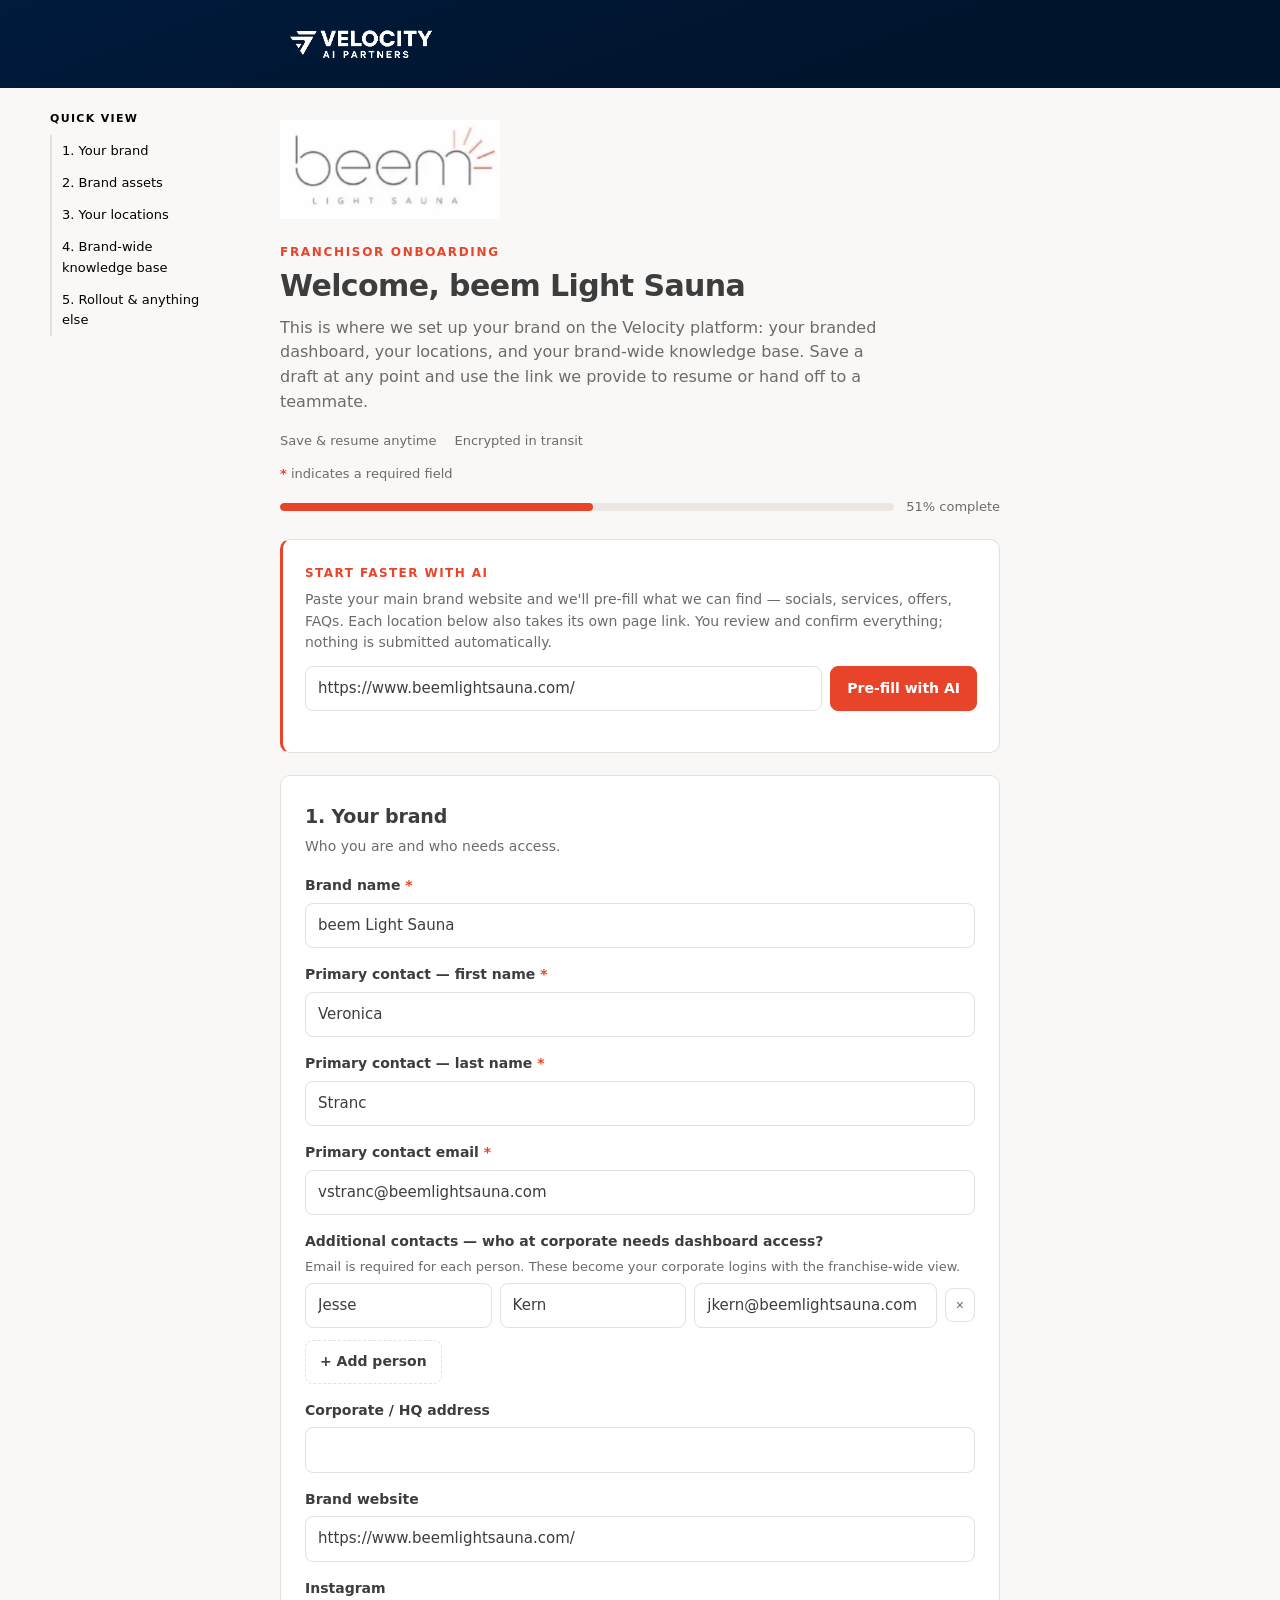
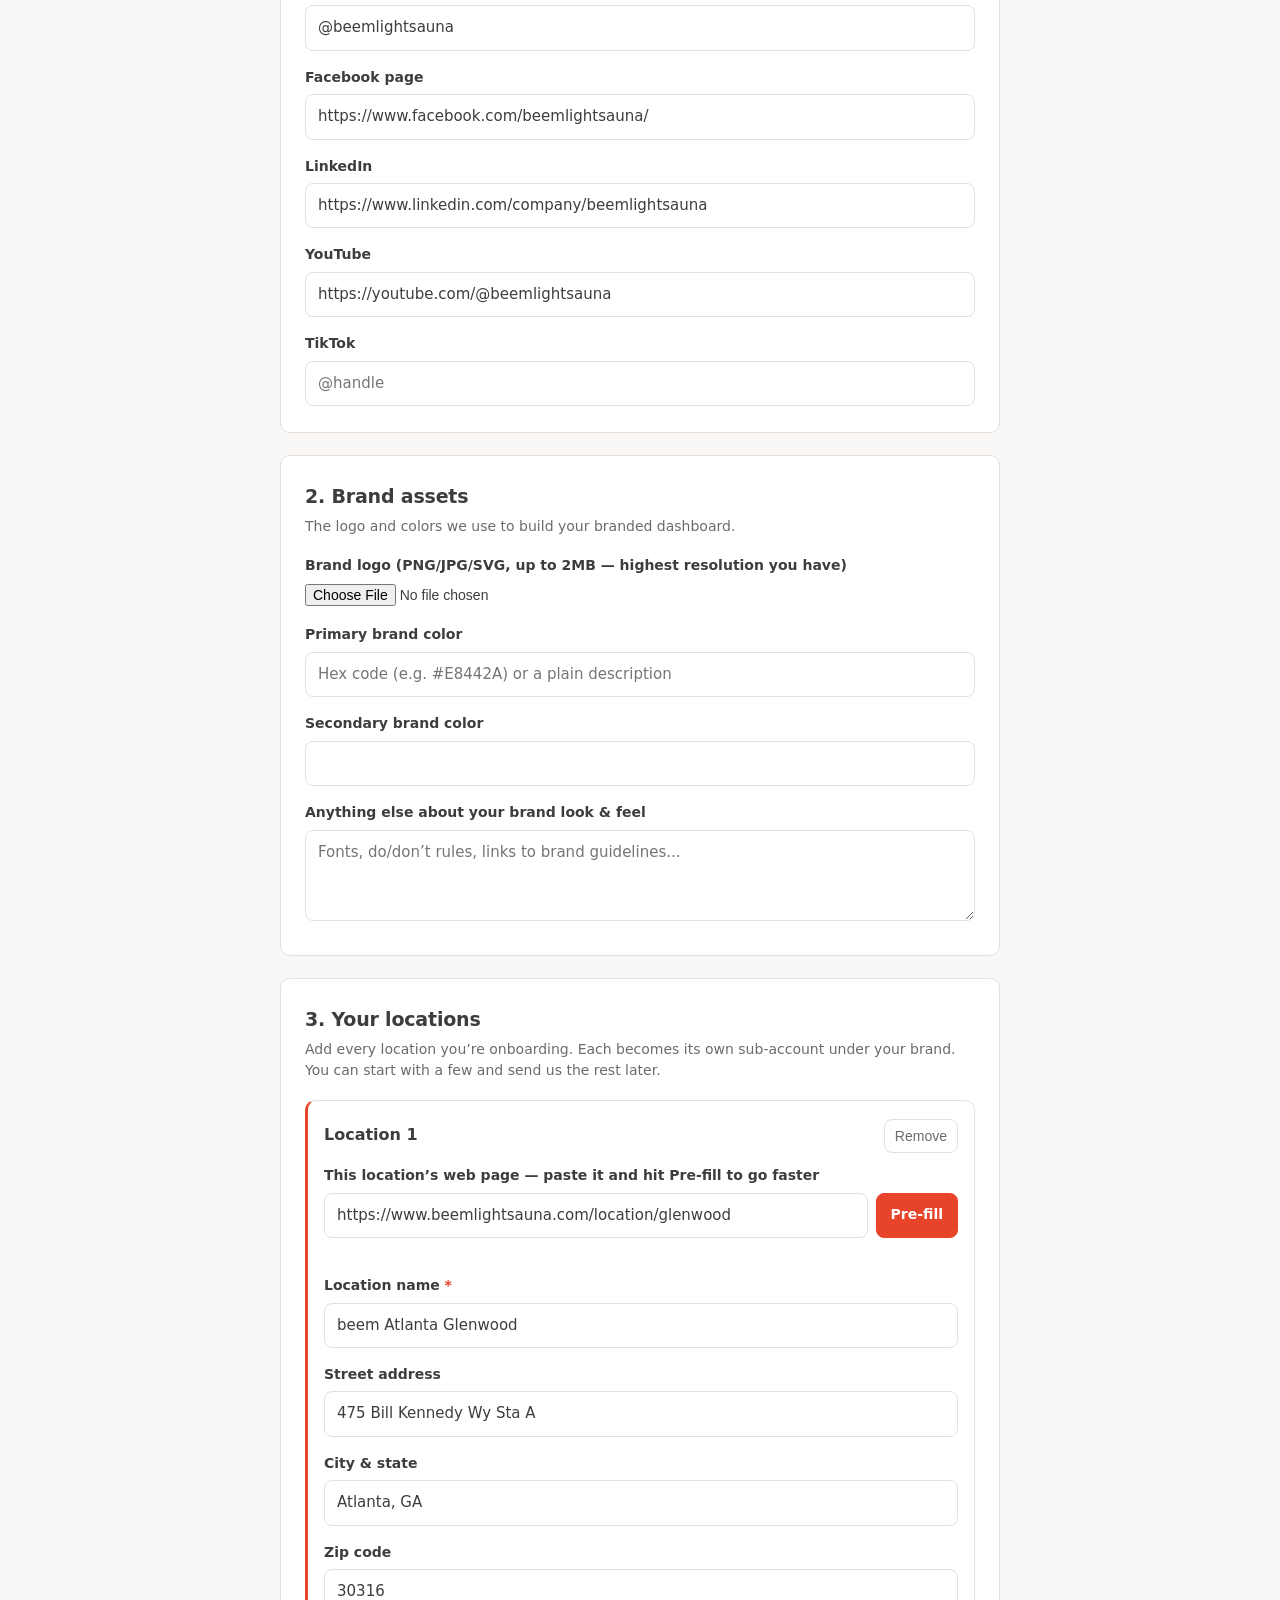
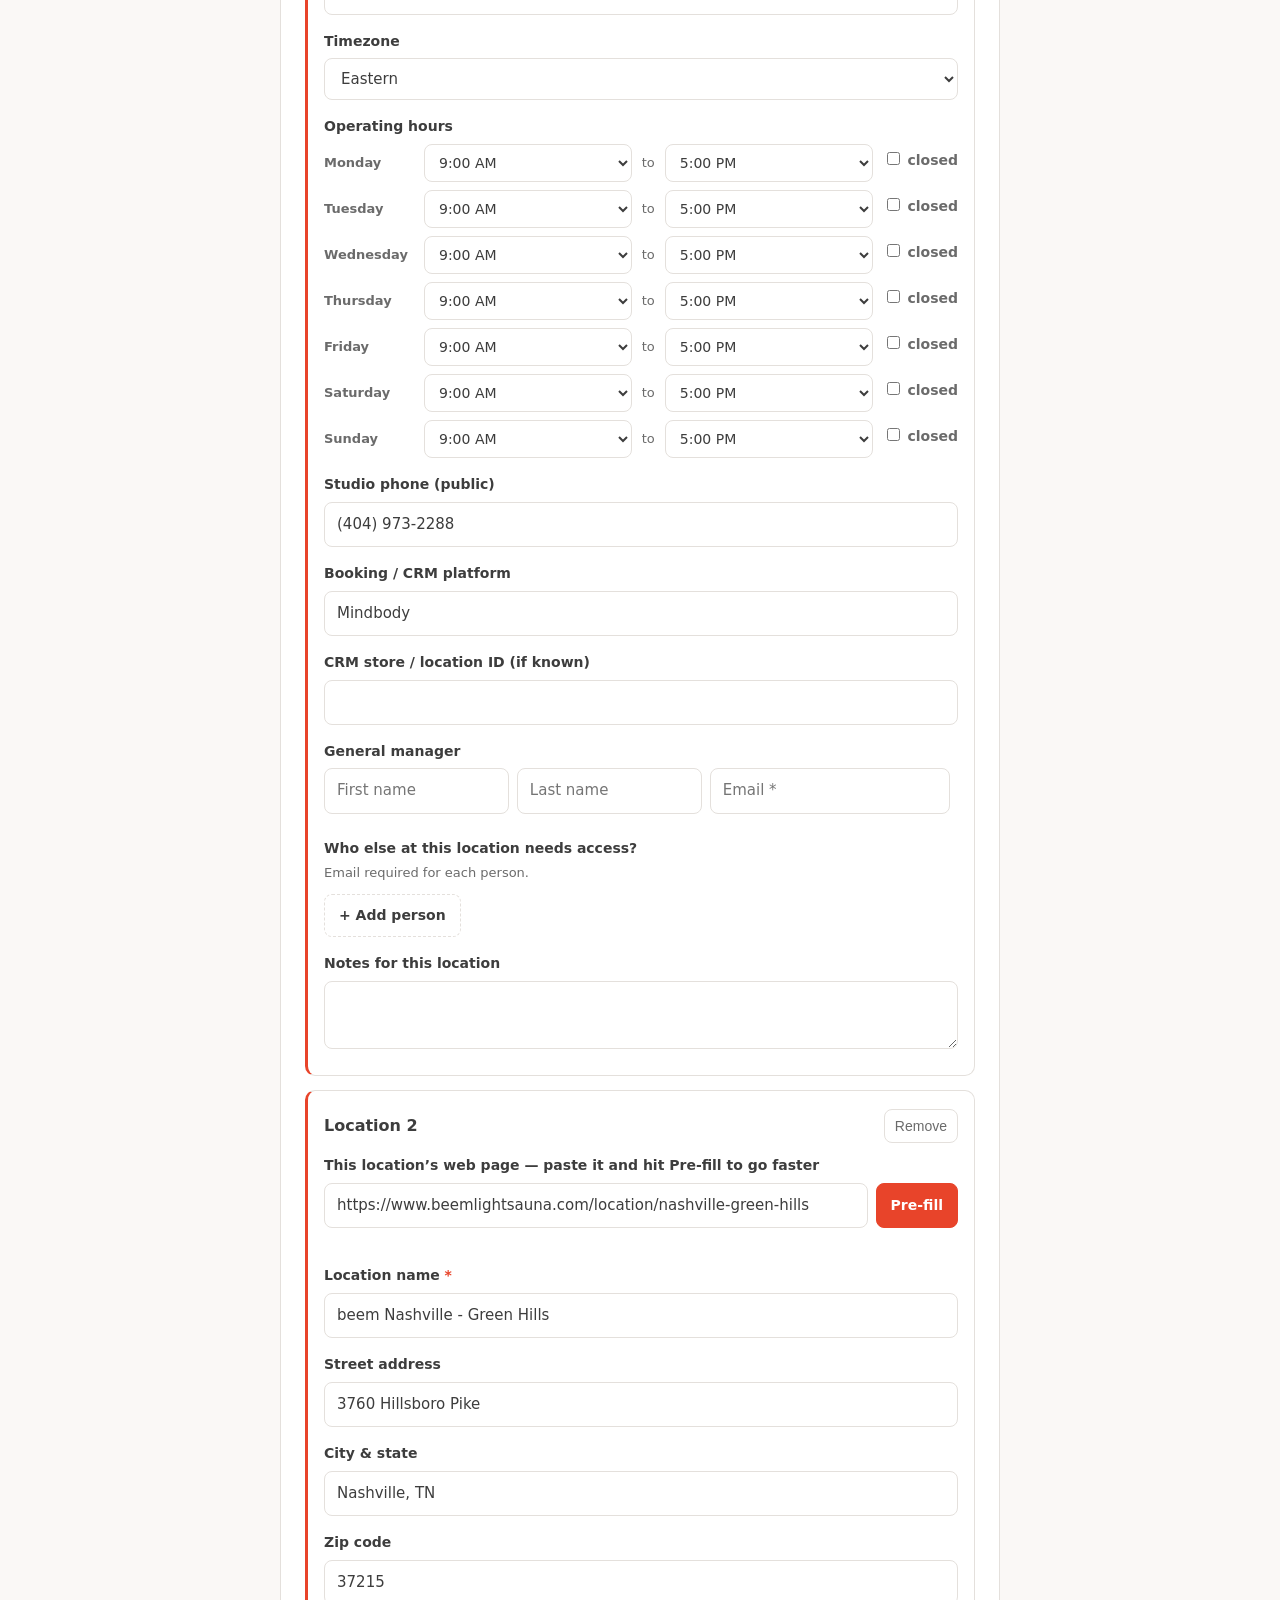
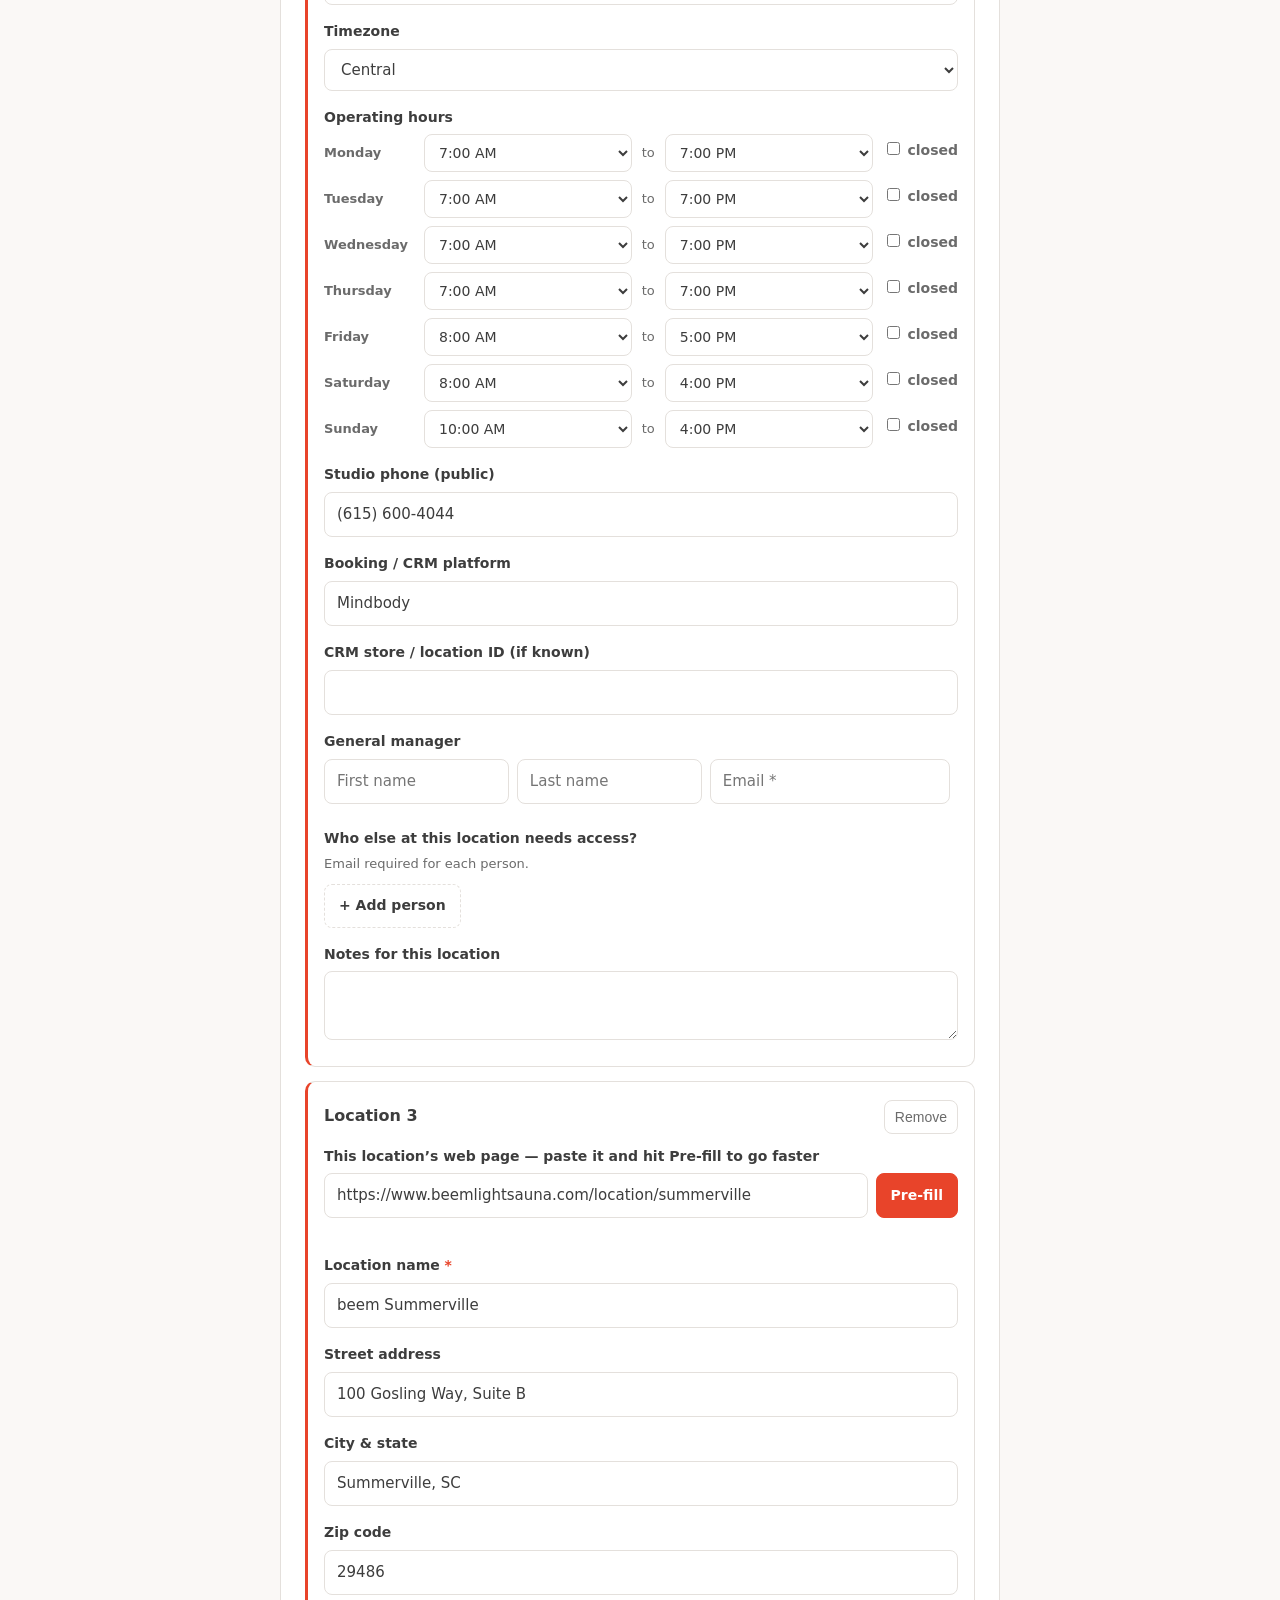
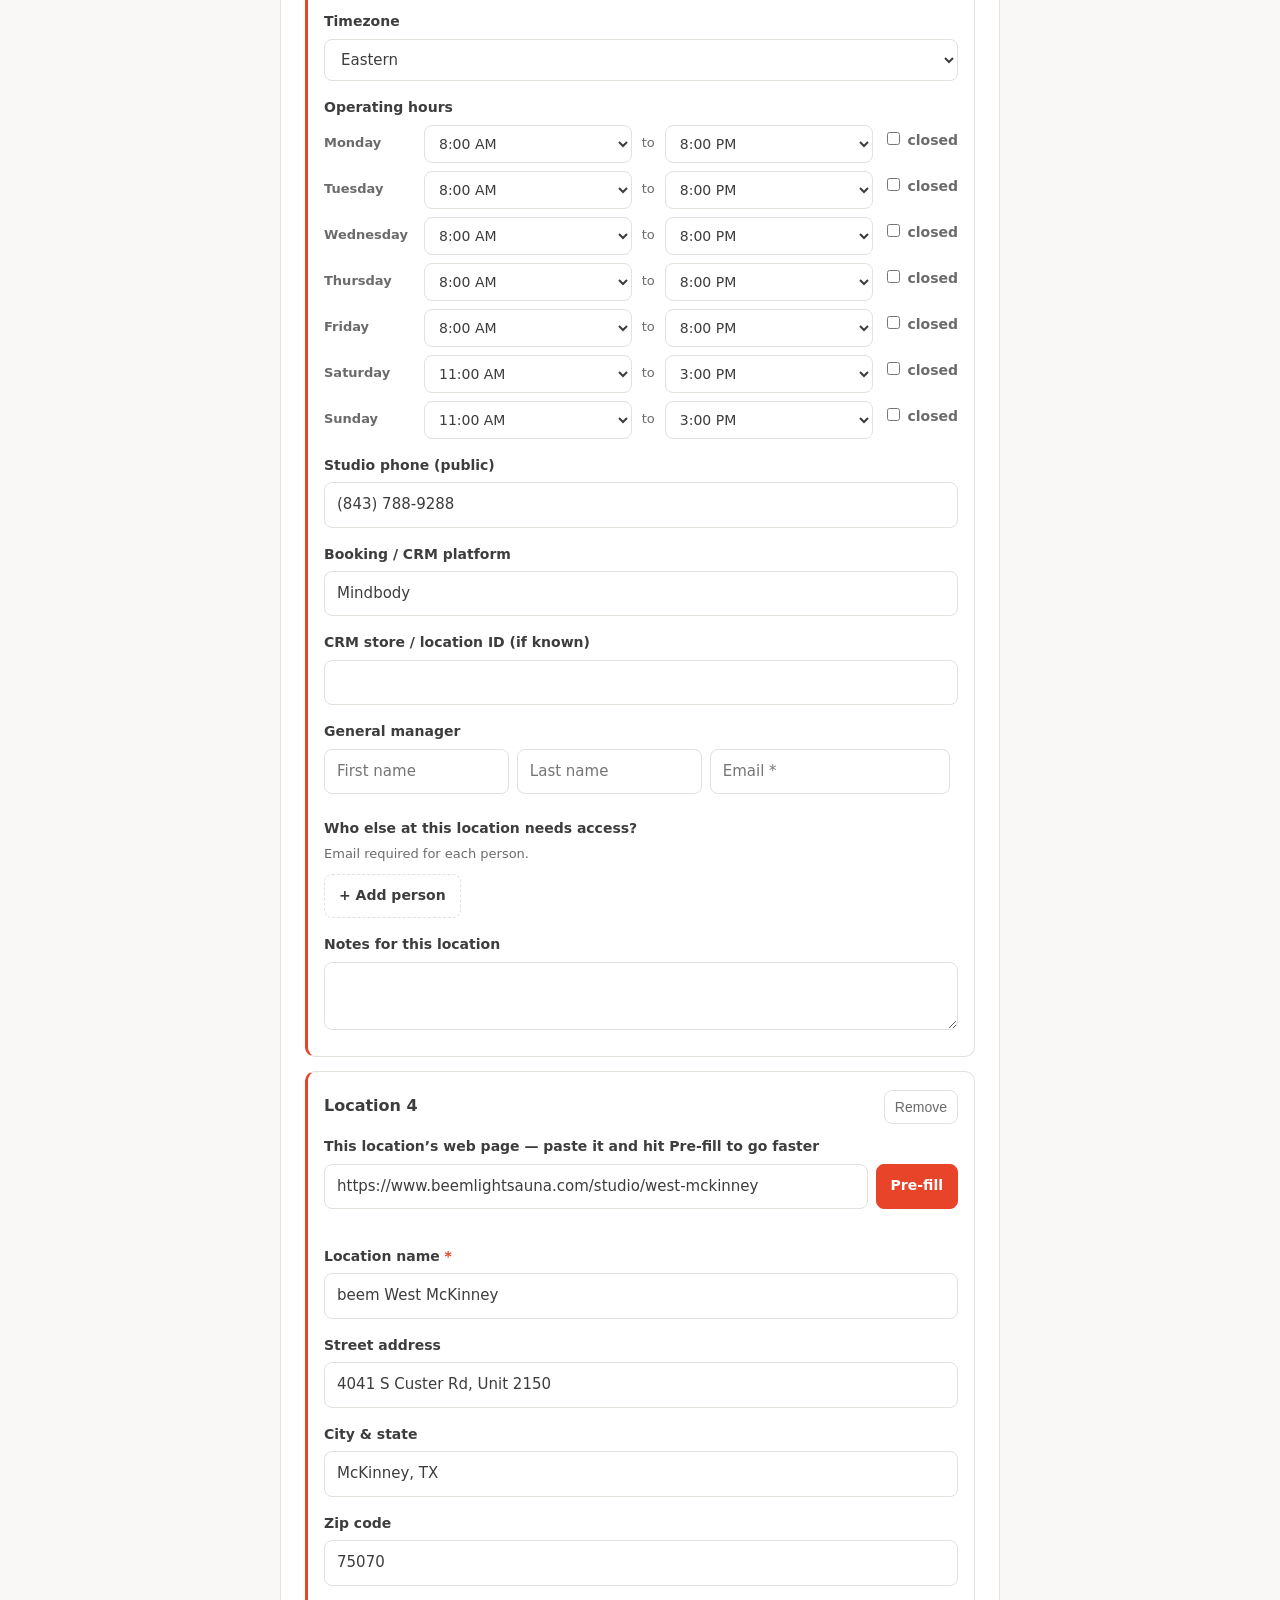
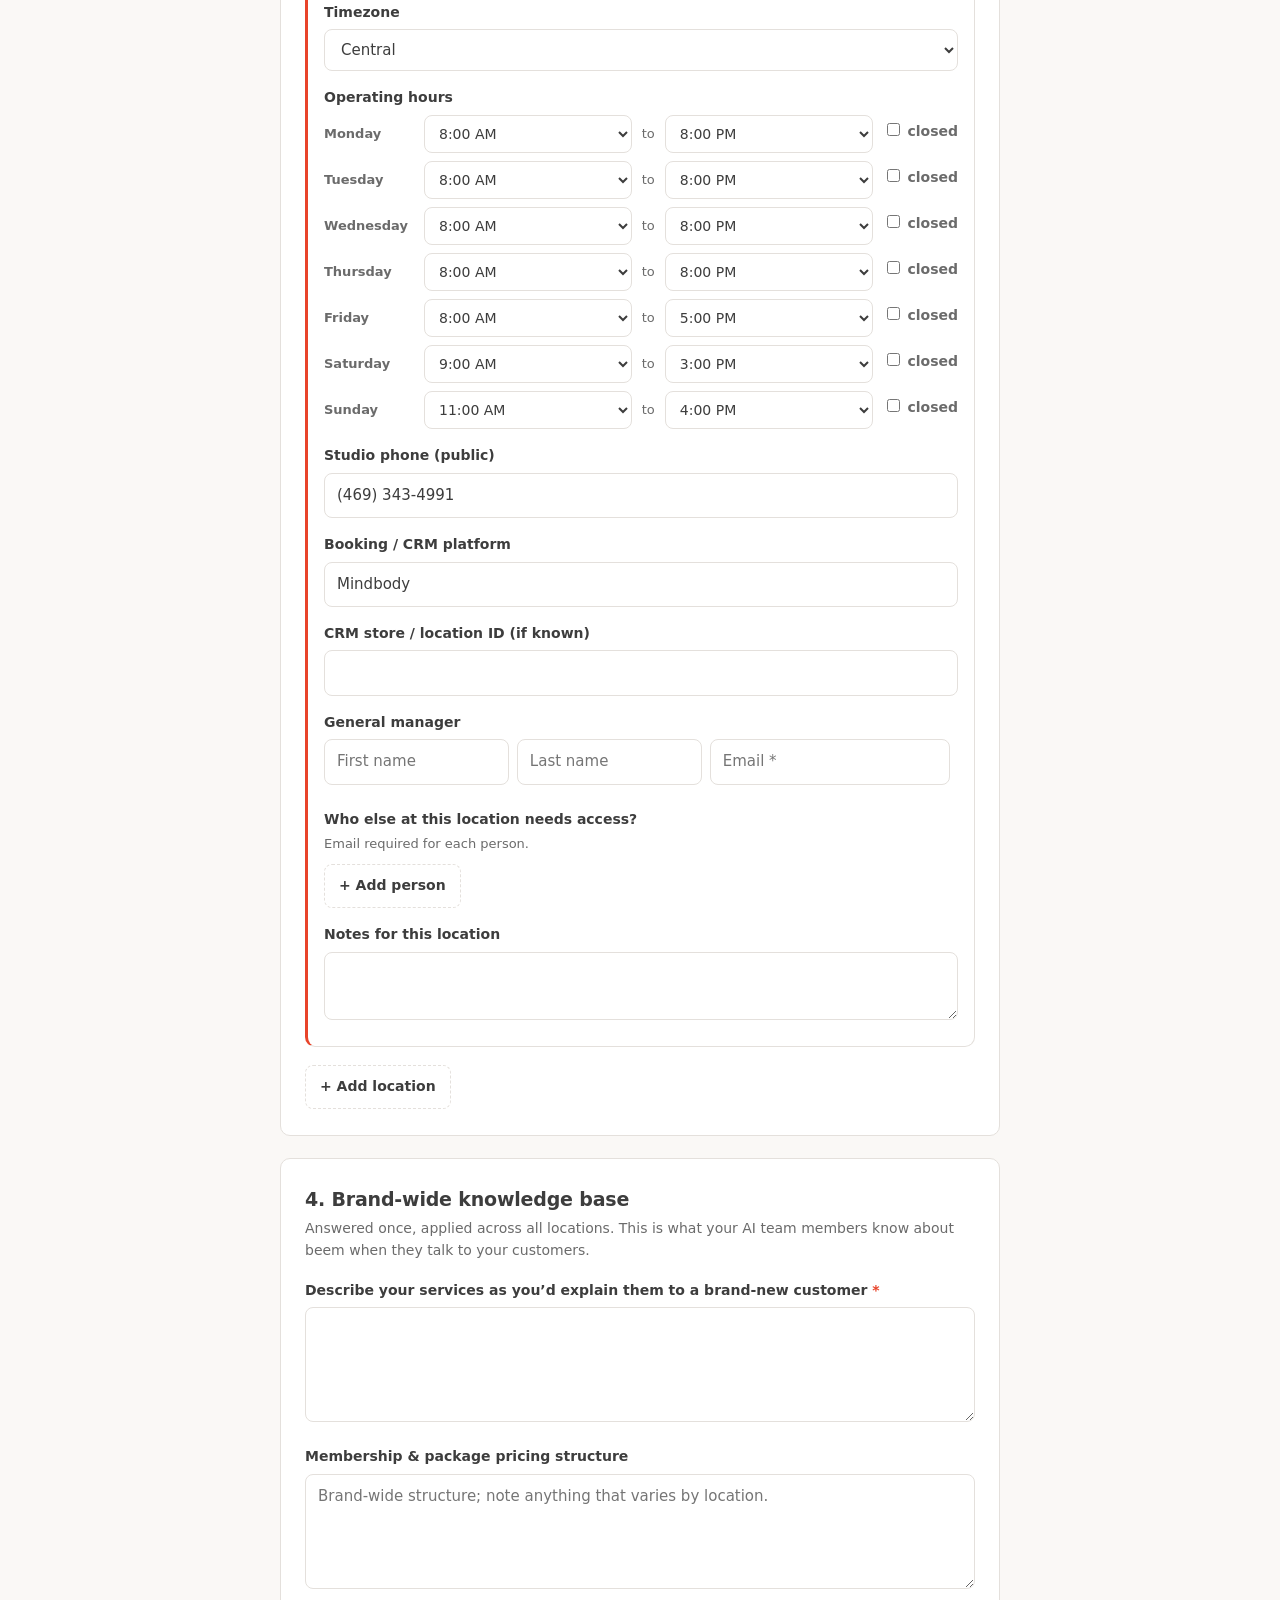
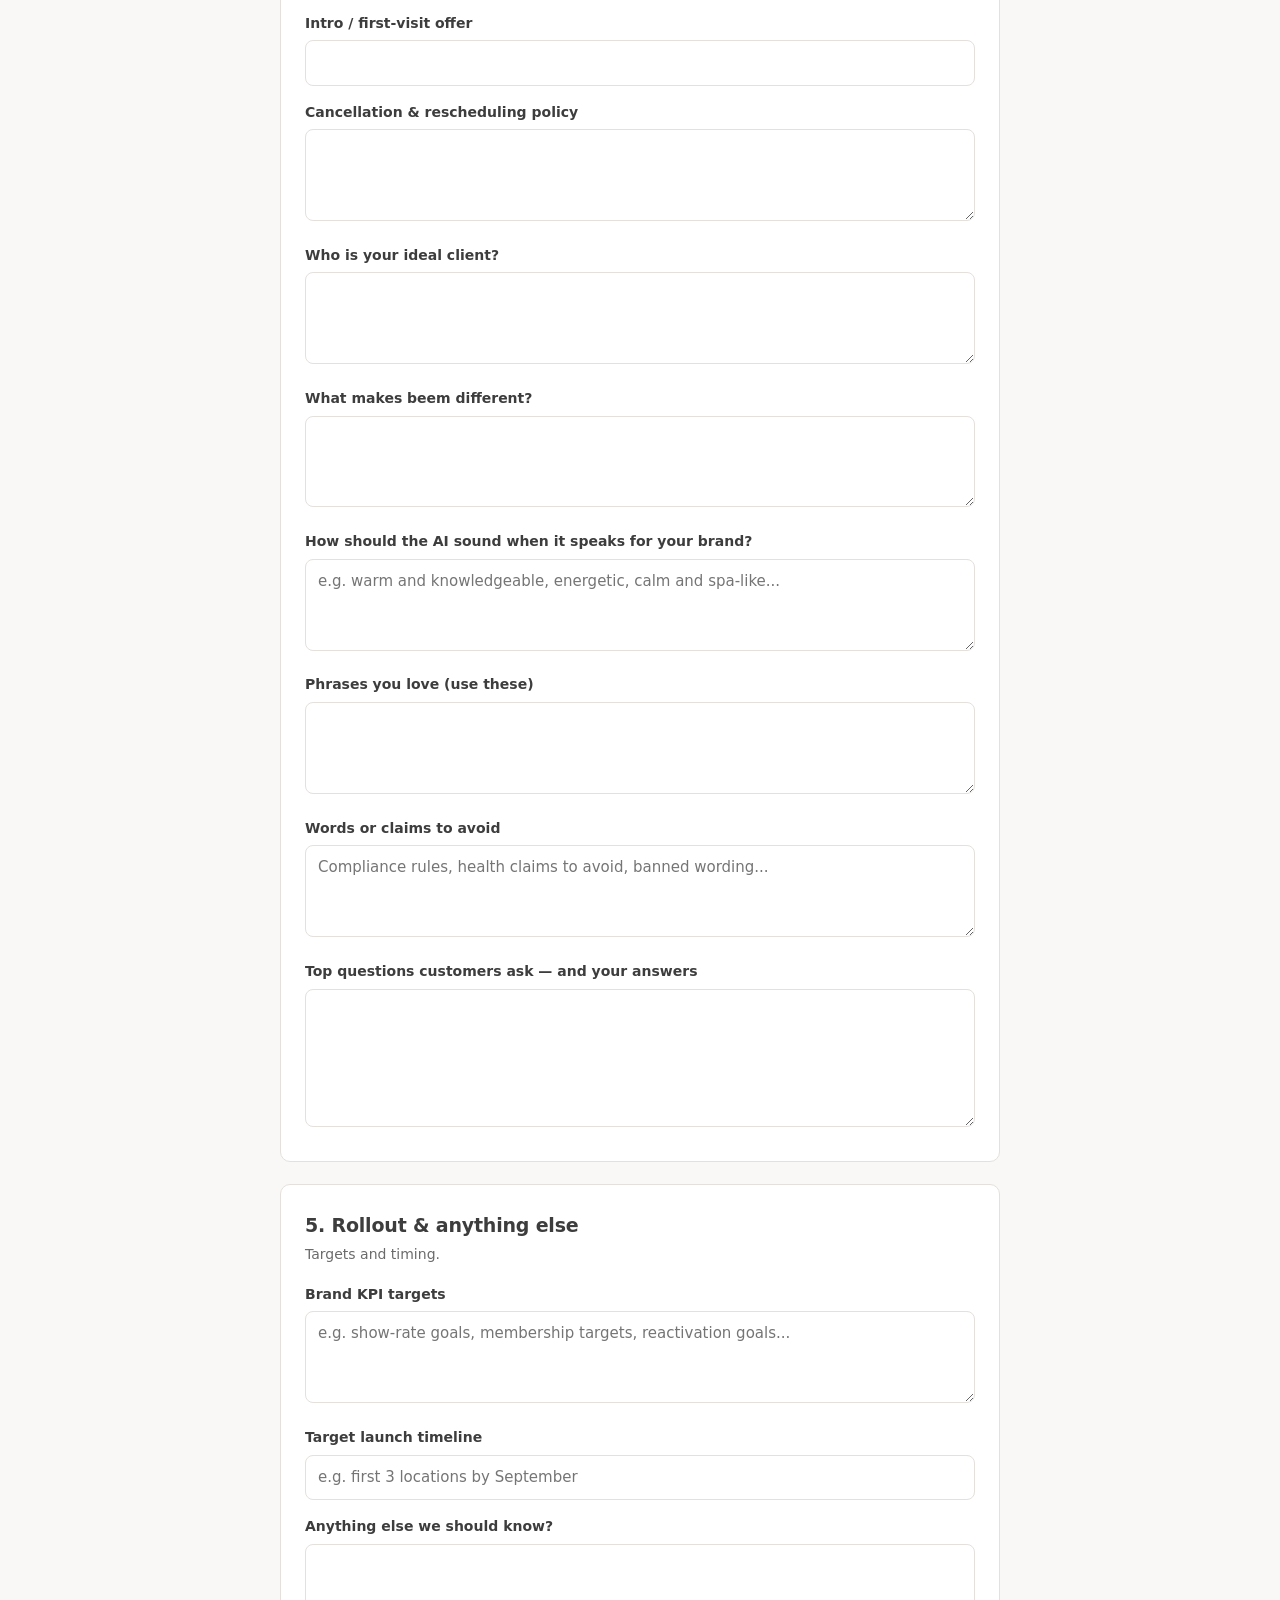
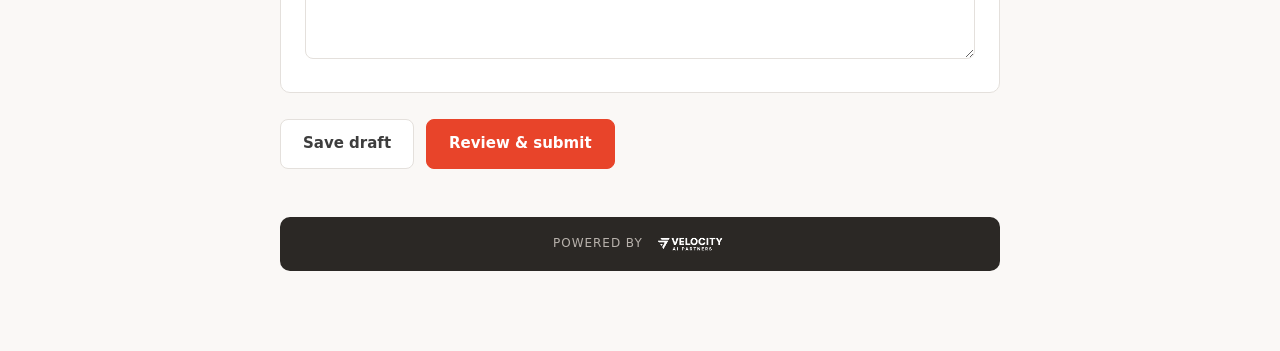
==== franchisor.html @ fccffc5c "Person rows = first/last/email only; progress moves in-flow + navy scroll toolbar - Additional conta" ====
<!DOCTYPE html>
<html lang="en">
<head>
<meta charset="UTF-8">
<meta name="viewport" content="width=device-width, initial-scale=1.0">
<title>beem Light Sauna — Franchisor Onboarding</title>
<meta name="description" content="Franchisor onboarding for beem Light Sauna — brand, locations, and knowledge base setup with Velocity AI Partners.">
<meta name="robots" content="noindex">
<link rel="icon" type="image/jpeg" href="favicon.jpg">
<link rel="preconnect" href="https://rsms.me/">
<link rel="stylesheet" href="https://rsms.me/inter/inter.css">
<link rel="stylesheet" href="franchisor.css?v=9">
</head>
<body>
<!-- Compact navy toolbar: slides in once you scroll past the header, with the
     completion progress across the middle -->
<div class="scroll-progress" id="scroll-progress">
  <div class="scroll-progress__inner">
    <div class="scroll-progress__bar" role="progressbar" aria-label="Form completion" aria-valuemin="0" aria-valuemax="100" aria-valuenow="0"><div class="scroll-progress__fill" id="scroll-progress-fill"></div></div>
    <span class="scroll-progress__label"><span id="scroll-progress-text">0%</span> complete</span>
  </div>
</div>
<!-- Full-bleed Velocity navy band across the top -->
<div class="velocity-band">
  <div class="velocity-band__inner">
    <img src="velocity-logo-white.png" alt="Velocity AI Partners" class="velocity-band__logo">
  </div>
</div>
<!-- Sticky left-gutter section navigator (wide screens; populated by JS) -->
<nav id="section-nav" class="section-nav" aria-label="Jump to a form section"></nav>
<main class="container">
  <header>
    <div class="brand-row">
      <img src="beem-light-sauna-logo.jpg" alt="beem Light Sauna" class="brand-logo">
    </div>
    <span class="eyebrow">Franchisor Onboarding</span>
    <h1>Welcome, beem Light Sauna</h1>
    <p class="lead">This is where we set up your brand on the Velocity platform: your branded dashboard, your locations, and your brand-wide knowledge base. Save a draft at any point and use the link we provide to resume or hand off to a teammate.</p>
    <div class="meta-row">
      <span>Save &amp; resume anytime</span>
      <span>Encrypted in transit</span>
    </div>
    <p class="required-note"><span class="req" aria-hidden="true">*</span> indicates a required field</p>
    <div class="progress-inline">
      <div class="progress-inline__bar" role="progressbar" aria-label="Form completion" aria-valuemin="0" aria-valuemax="100" aria-valuenow="0"><div class="progress-inline__fill" id="progress-fill"></div></div>
      <span class="progress-inline__label" id="progress-text">0% complete</span>
    </div>
  </header>

  <!-- Brand-level AI pre-fill: paste the brand site, we fill what we can find.
       Each location card below has its own pre-fill for its location page. -->
  <div class="prefill-hero">
    <span class="prefill-hero__kicker">Start faster with AI</span>
    <p class="prefill-hero__lead">Paste your main brand website and we'll pre-fill what we can find — socials, services, offers, FAQs. Each location below also takes its own page link. You review and confirm everything; nothing is submitted automatically.</p>
    <div class="prefill-hero__row">
      <input type="url" id="brand-page-url" class="prefill-hero__input" value="https://www.beemlightsauna.com/" placeholder="https://your-brand-website.com" aria-label="Your brand website URL">
      <button type="button" id="brand-prefill-btn" class="btn-prefill">Pre-fill with AI</button>
    </div>
    <span class="prefill-status" id="brand-prefill-status" aria-live="polite"></span>
  </div>

  <form id="franchisor-form" novalidate>
    <!-- Sections render here from the FORM_SECTIONS config in franchisor.js -->
    <div id="sections-root"></div>

    <!-- Honeypot: bots fill this, humans never see it -->
    <input type="text" name="honeypot" class="honeypot" tabindex="-1" autocomplete="off" aria-hidden="true">

    <div class="error-banner" id="error-banner" role="alert" hidden></div>

    <div class="draft-bar" id="draft-bar" hidden>
      <p>Resume link (save this — anyone with it can continue this draft):</p>
      <div class="draft-link-row">
        <input type="text" id="draft-link" readonly>
        <button type="button" class="btn-secondary" id="copy-draft-link">Copy</button>
      </div>
    </div>

    <div class="actions">
      <button type="button" class="btn-secondary" id="save-draft">Save draft</button>
      <button type="submit" class="btn-primary" id="submit-btn">Review &amp; submit</button>
    </div>
  </form>

  <!-- Submit confirmation modal -->
  <div class="modal-overlay" id="submit-modal" hidden>
    <div class="modal" role="dialog" aria-modal="true" aria-labelledby="modal-title">
      <h2 id="modal-title">Ready to submit?</h2>
      <div id="submit-summary"></div>
      <p class="modal-note">You won't be able to edit after submitting. The Velocity team will review everything and follow up with next steps.</p>
      <div class="modal-actions">
        <button type="button" class="btn-secondary" id="modal-cancel">Keep editing</button>
        <button type="button" class="btn-primary" id="modal-confirm">Submit onboarding</button>
      </div>
    </div>
  </div>

  <!-- Success screen (replaces form on submit) -->
  <div id="success-screen" hidden>
    <div class="success-card">
      <h2>Thank you — we've got it.</h2>
      <p>Your franchisor onboarding has been received. The Velocity AI Partners team will review your brand setup, locations, and knowledge base, and reach out with next steps.</p>
    </div>
  </div>

  <footer class="page-footer">
    <span>Powered by</span>
    <img src="velocity-logo-white.png" alt="Velocity AI Partners" class="footer-logo">
  </footer>
</main>
<script src="franchisor.js?v=9"></script>
</body>
</html>
---- franchisor.css ----
/* Beem Light Sauna — Franchisor Onboarding (standalone one-off stylesheet).
   Light theme keyed to the Beem logo: charcoal wordmark + red-orange rays. */

:root {
  --ink: #3d3d3d;
  --ink-soft: #6b6b6b;
  --accent: #e8442a;
  --accent-soft: #fdeeea;
  --line: #e4e0dc;
  --bg: #faf8f6;
  --card: #ffffff;
  --radius: 10px;
}

* { box-sizing: border-box; }

/* The hidden attribute must always win, even over display:flex rules below */
[hidden] { display: none !important; }

body {
  margin: 0;
  font-family: 'Inter', system-ui, -apple-system, sans-serif;
  font-size: 16px;
  line-height: 1.55;
  color: var(--ink);
  background: var(--bg);
}

.container { max-width: 760px; margin: 0 auto; padding: 32px 20px 80px; }

/* In-flow completion progress — sits under the required-field note */
.progress-inline {
  display: flex;
  align-items: center;
  gap: 12px;
  margin-top: 12px;
}
.progress-inline__bar {
  flex: 1;
  height: 8px;
  background: #ece7e2;
  border-radius: 99px;
  overflow: hidden;
}
.progress-inline__fill {
  height: 100%;
  width: 0%;
  background: var(--accent);
  border-radius: 99px;
  transition: width 0.25s ease;
}
.progress-inline__label { font-size: 13px; color: var(--ink-soft); white-space: nowrap; }

/* Compact navy toolbar — slides in once the header scrolls away; the progress
   bar runs across the middle column */
.scroll-progress {
  position: fixed;
  top: 0;
  left: 0;
  right: 0;
  z-index: 60;
  background: #00142C;
  background: linear-gradient(160deg, #001b3c 0%, #00142C 70%);
  transform: translateY(-100%);
  transition: transform 0.25s ease;
}
.scroll-progress.is-visible { transform: translateY(0); }
.scroll-progress__inner {
  max-width: 760px;
  margin: 0 auto;
  padding: 12px 20px;
  display: flex;
  align-items: center;
  gap: 14px;
}
.scroll-progress__bar {
  flex: 1;
  height: 8px;
  background: rgba(255, 255, 255, 0.18);
  border-radius: 99px;
  overflow: hidden;
}
.scroll-progress__fill {
  height: 100%;
  width: 0%;
  background: var(--accent);
  border-radius: 99px;
  transition: width 0.25s ease;
}
.scroll-progress__label { font-size: 13px; color: #fff; white-space: nowrap; }

/* Full-bleed Velocity navy band (brand navy #00142C) */
.velocity-band {
  background: #00142C;
  background: linear-gradient(160deg, #001b3c 0%, #00142C 70%);
  padding: 20px 0;
}
.velocity-band__inner {
  max-width: 760px;
  margin: 0 auto;
  padding: 0 20px;
  display: flex;
  align-items: center;
}
.velocity-band__logo { height: 48px; width: auto; display: block; }

.brand-row { margin-bottom: 20px; }
.brand-logo { max-width: 220px; height: auto; display: block; }
.eyebrow {
  display: inline-block;
  font-size: 12px;
  font-weight: 600;
  letter-spacing: 0.14em;
  text-transform: uppercase;
  color: var(--accent);
  margin-bottom: 6px;
}
h1 { font-size: 30px; line-height: 1.2; margin: 0 0 12px; letter-spacing: -0.02em; }
.lead { color: var(--ink-soft); margin: 0 0 16px; max-width: 60ch; }
.meta-row { display: flex; gap: 18px; font-size: 13px; color: var(--ink-soft); margin-bottom: 10px; }
.required-note { font-size: 13px; color: var(--ink-soft); }
.req { color: var(--accent); font-weight: 600; }

/* Sections */
.form-section {
  background: var(--card);
  border: 1px solid var(--line);
  border-radius: var(--radius);
  padding: 26px 24px;
  margin: 22px 0;
}
.form-section h2 { font-size: 19px; margin: 0 0 4px; letter-spacing: -0.01em; }
.section-lead { color: var(--ink-soft); font-size: 14px; margin: 0 0 18px; }
.section-fields { display: flex; flex-direction: column; gap: 16px; }

/* Fields */
.field label { display: block; font-size: 14px; font-weight: 600; margin-bottom: 6px; }
.field-help { font-size: 13px; color: var(--ink-soft); margin: -2px 0 6px; }
input[type="text"], input[type="email"], input[type="tel"], input[type="url"],
input[type="date"], select, textarea {
  width: 100%;
  padding: 10px 12px;
  font: inherit;
  font-size: 15px;
  color: var(--ink);
  background: #fff;
  border: 1px solid var(--line);
  border-radius: 8px;
}
input:focus, select:focus, textarea:focus {
  outline: none;
  border-color: var(--accent);
  box-shadow: 0 0 0 3px var(--accent-soft);
}
textarea { resize: vertical; }
input[type="file"] { font-size: 14px; }

.checkbox-group { display: flex; flex-direction: column; gap: 10px; }
.checkbox-row { display: flex; gap: 10px; align-items: flex-start; font-size: 15px; font-weight: 400; cursor: pointer; }
.checkbox-row input { margin-top: 3px; accent-color: var(--accent); }

/* Repeaters */
.repeat-row {
  display: grid;
  grid-template-columns: 1fr 1.2fr 0.9fr auto;
  gap: 8px;
  margin-bottom: 8px;
  align-items: center;
}
/* Person rows: first / last / email (+ optional remove) */
.repeat-row--person { grid-template-columns: 1fr 1fr 1.3fr auto; }
/* Corporate contact rows: first / last / email / remove (no phone, no role) */
.repeat-row--contact { grid-template-columns: 1fr 1fr 1.3fr auto; }

/* Hours grid: day label + open "to" close + closed toggle */
.hours-grid {
  display: grid;
  grid-template-columns: 90px 1fr auto 1fr auto;
  gap: 8px 10px;
  align-items: center;
}
.hours-grid .day-label { font-size: 13px; font-weight: 600; color: var(--ink-soft); }
.hours-grid .time-select { padding: 9px 10px; font-size: 14px; margin: 0; width: 100%; }
.hours-grid .hours-to { font-size: 13px; color: var(--ink-soft); }
.closed-wrap {
  display: flex;
  align-items: center;
  gap: 5px;
  font-size: 13px;
  font-weight: 400;
  color: var(--ink-soft);
  cursor: pointer;
}
.closed-wrap input { accent-color: var(--accent); }
.remove-row, .remove-location {
  background: none;
  border: 1px solid var(--line);
  border-radius: 8px;
  color: var(--ink-soft);
  cursor: pointer;
  font-size: 14px;
  padding: 8px 10px;
}
.remove-row:hover, .remove-location:hover { color: var(--accent); border-color: var(--accent); }
.btn-add {
  background: none;
  border: 1px dashed var(--line);
  border-radius: 8px;
  color: var(--ink);
  cursor: pointer;
  font: inherit;
  font-size: 14px;
  font-weight: 600;
  padding: 10px 14px;
  margin-top: 4px;
}
.btn-add:hover { border-color: var(--accent); color: var(--accent); }

/* Location cards */
.location-card {
  border: 1px solid var(--line);
  border-left: 3px solid var(--accent);
  border-radius: var(--radius);
  padding: 18px 16px;
  margin-bottom: 14px;
  background: #fff;
}
.location-card-head { display: flex; justify-content: space-between; align-items: center; margin-bottom: 12px; }
.location-card-head h3 { margin: 0; font-size: 16px; }

/* Buttons */
.actions { display: flex; gap: 12px; margin-top: 26px; }
.btn-primary, .btn-secondary {
  font: inherit;
  font-size: 15px;
  font-weight: 600;
  padding: 12px 22px;
  border-radius: 8px;
  cursor: pointer;
}
.btn-primary { background: var(--accent); color: #fff; border: 1px solid var(--accent); }
.btn-primary:hover { filter: brightness(0.94); }
.btn-primary:disabled, .btn-secondary:disabled { opacity: 0.6; cursor: default; }
.btn-secondary { background: #fff; color: var(--ink); border: 1px solid var(--line); }
.btn-secondary:hover { border-color: var(--ink-soft); }

/* Draft bar */
.draft-bar {
  background: var(--accent-soft);
  border: 1px solid #f5c9be;
  border-radius: var(--radius);
  padding: 14px 16px;
  margin-top: 20px;
  font-size: 14px;
}
.draft-bar p { margin: 0 0 8px; }
.draft-link-row { display: flex; gap: 8px; }
.draft-link-row input { font-size: 13px; color: var(--ink-soft); }

/* Errors */
.error-banner {
  background: #fdeaea;
  border: 1px solid #f0b4b4;
  border-radius: var(--radius);
  color: #9e2c2c;
  font-size: 14px;
  padding: 12px 16px;
  margin-top: 20px;
}

/* Modal */
.modal-overlay {
  position: fixed;
  inset: 0;
  background: rgba(40, 35, 32, 0.5);
  display: flex;
  align-items: center;
  justify-content: center;
  padding: 20px;
  z-index: 50;
}
.modal {
  background: #fff;
  border-radius: var(--radius);
  max-width: 480px;
  width: 100%;
  padding: 26px 24px;
}
.modal h2 { margin: 0 0 12px; font-size: 20px; }
.summary-list { list-style: none; padding: 0; margin: 0 0 12px; display: flex; flex-direction: column; gap: 6px; font-size: 15px; }
.modal-note { font-size: 13px; color: var(--ink-soft); }
.modal-actions { display: flex; gap: 10px; justify-content: flex-end; margin-top: 16px; }

/* Success */
.success-card {
  background: var(--card);
  border: 1px solid var(--line);
  border-top: 3px solid var(--accent);
  border-radius: var(--radius);
  padding: 34px 28px;
  margin-top: 30px;
  text-align: center;
}
.success-card h2 { margin: 0 0 10px; }
.success-card p { color: var(--ink-soft); max-width: 50ch; margin: 0 auto; }

/* Footer */
.page-footer {
  display: flex;
  align-items: center;
  justify-content: center;
  gap: 10px;
  background: #2b2825;
  border-radius: var(--radius);
  color: #b8b2ac;
  font-size: 12px;
  letter-spacing: 0.08em;
  text-transform: uppercase;
  margin-top: 48px;
  padding: 16px;
}
.footer-logo { height: 22px; width: auto; }

/* AI pre-fill hero (brand-level) */
.prefill-hero {
  background: var(--card);
  border: 1px solid var(--line);
  border-left: 3px solid var(--accent);
  border-radius: var(--radius);
  padding: 20px 22px;
  margin: 22px 0 6px;
}
.prefill-hero__kicker {
  display: inline-block;
  font-size: 12px;
  font-weight: 600;
  letter-spacing: 0.12em;
  text-transform: uppercase;
  color: var(--accent);
  margin-bottom: 6px;
}
.prefill-hero__lead { font-size: 14px; color: var(--ink-soft); margin: 0 0 12px; }
.prefill-hero__row { display: flex; gap: 8px; }
.prefill-hero__input { flex: 1; }
.btn-prefill {
  font: inherit;
  font-size: 14px;
  font-weight: 600;
  padding: 10px 16px;
  border-radius: 8px;
  border: 1px solid var(--accent);
  background: var(--accent);
  color: #fff;
  cursor: pointer;
  white-space: nowrap;
}
.btn-prefill:hover { filter: brightness(0.94); }
.btn-prefill:disabled { opacity: 0.6; cursor: default; }
.btn-prefill--inline { padding: 9px 14px; }

/* Per-location pre-fill row */
.prefill-inline-row { display: flex; gap: 8px; }
.prefill-inline-row input { flex: 1; }

/* Pre-fill status line */
.prefill-status { display: block; font-size: 13px; margin-top: 8px; min-height: 1em; }
.prefill-status.is-loading { color: var(--ink-soft); }
.prefill-status.is-success { color: #1a7a3c; }
.prefill-status.is-error { color: #9e2c2c; }

/* Fields filled by AI pre-fill — tint clears the moment the user edits */
.ai-suggested { background: #fff8e8; border-color: #e8c96a; }

/* Sticky left-gutter section navigator (wide screens only) */
.section-nav {
  display: none;
  position: fixed;
  top: 110px;
  left: max(16px, calc(50vw - 380px - 210px));
  width: 185px;
  z-index: 20;
  opacity: 0;
  transition: opacity 0.25s ease;
}
@media (min-width: 1240px) {
  .section-nav { display: block; }
}
.section-nav.is-visible { opacity: 1; }
.section-nav__title {
  font-size: 11px;
  font-weight: 600;
  letter-spacing: 0.12em;
  text-transform: uppercase;
  color: #000;
  margin-bottom: 8px;
}
.section-nav__link {
  display: block;
  font-size: 13px;
  color: #000;
  text-decoration: none;
  padding: 6px 10px;
  border-left: 2px solid var(--line);
}
.section-nav__link:hover { color: var(--ink); border-left-color: var(--ink-soft); }
.section-nav__link.is-active {
  color: var(--accent);
  font-weight: 600;
  border-left-color: var(--accent);
}

/* Locations sub-list: expands on hover or while you're inside that section */
.section-nav__sub { display: none; }
.section-nav__item:hover .section-nav__sub,
.section-nav__item.has-active .section-nav__sub { display: block; }
.section-nav__sublink {
  display: block;
  font-size: 12px;
  color: #000;
  text-decoration: none;
  padding: 4px 10px 4px 24px;
  border-left: 2px solid var(--line);
  white-space: nowrap;
  overflow: hidden;
  text-overflow: ellipsis;
}
.section-nav__sublink:hover { color: var(--accent); border-left-color: var(--accent); }

/* Honeypot — visually gone, still in the DOM for bots */
.honeypot {
  position: absolute !important;
  left: -9999px !important;
  width: 1px; height: 1px;
  opacity: 0;
}

/* Mobile */
@media (max-width: 560px) {
  h1 { font-size: 24px; }
  .repeat-row, .repeat-row--person, .repeat-row--role { grid-template-columns: 1fr; }
  .hours-grid { grid-template-columns: 70px 1fr auto 1fr auto; gap: 6px; }
  .actions { flex-direction: column; }
  .btn-primary, .btn-secondary { width: 100%; }
}
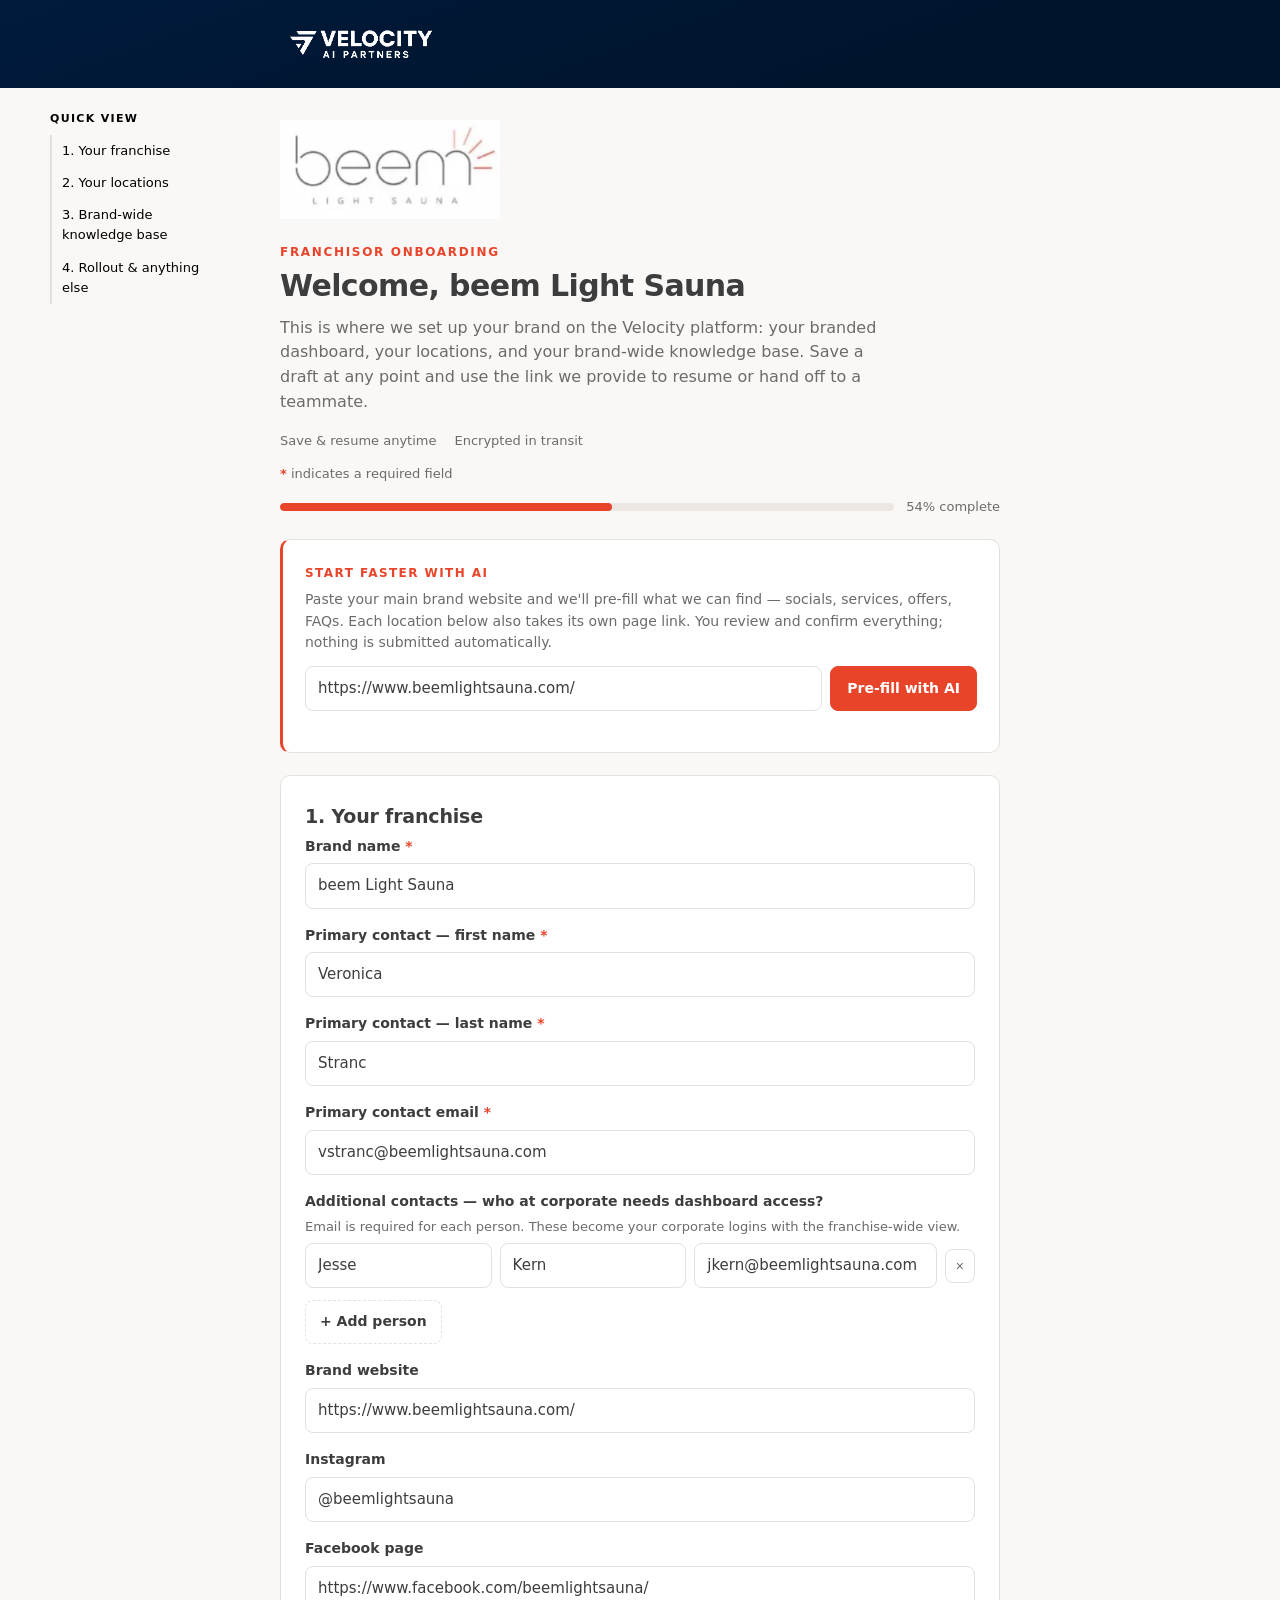
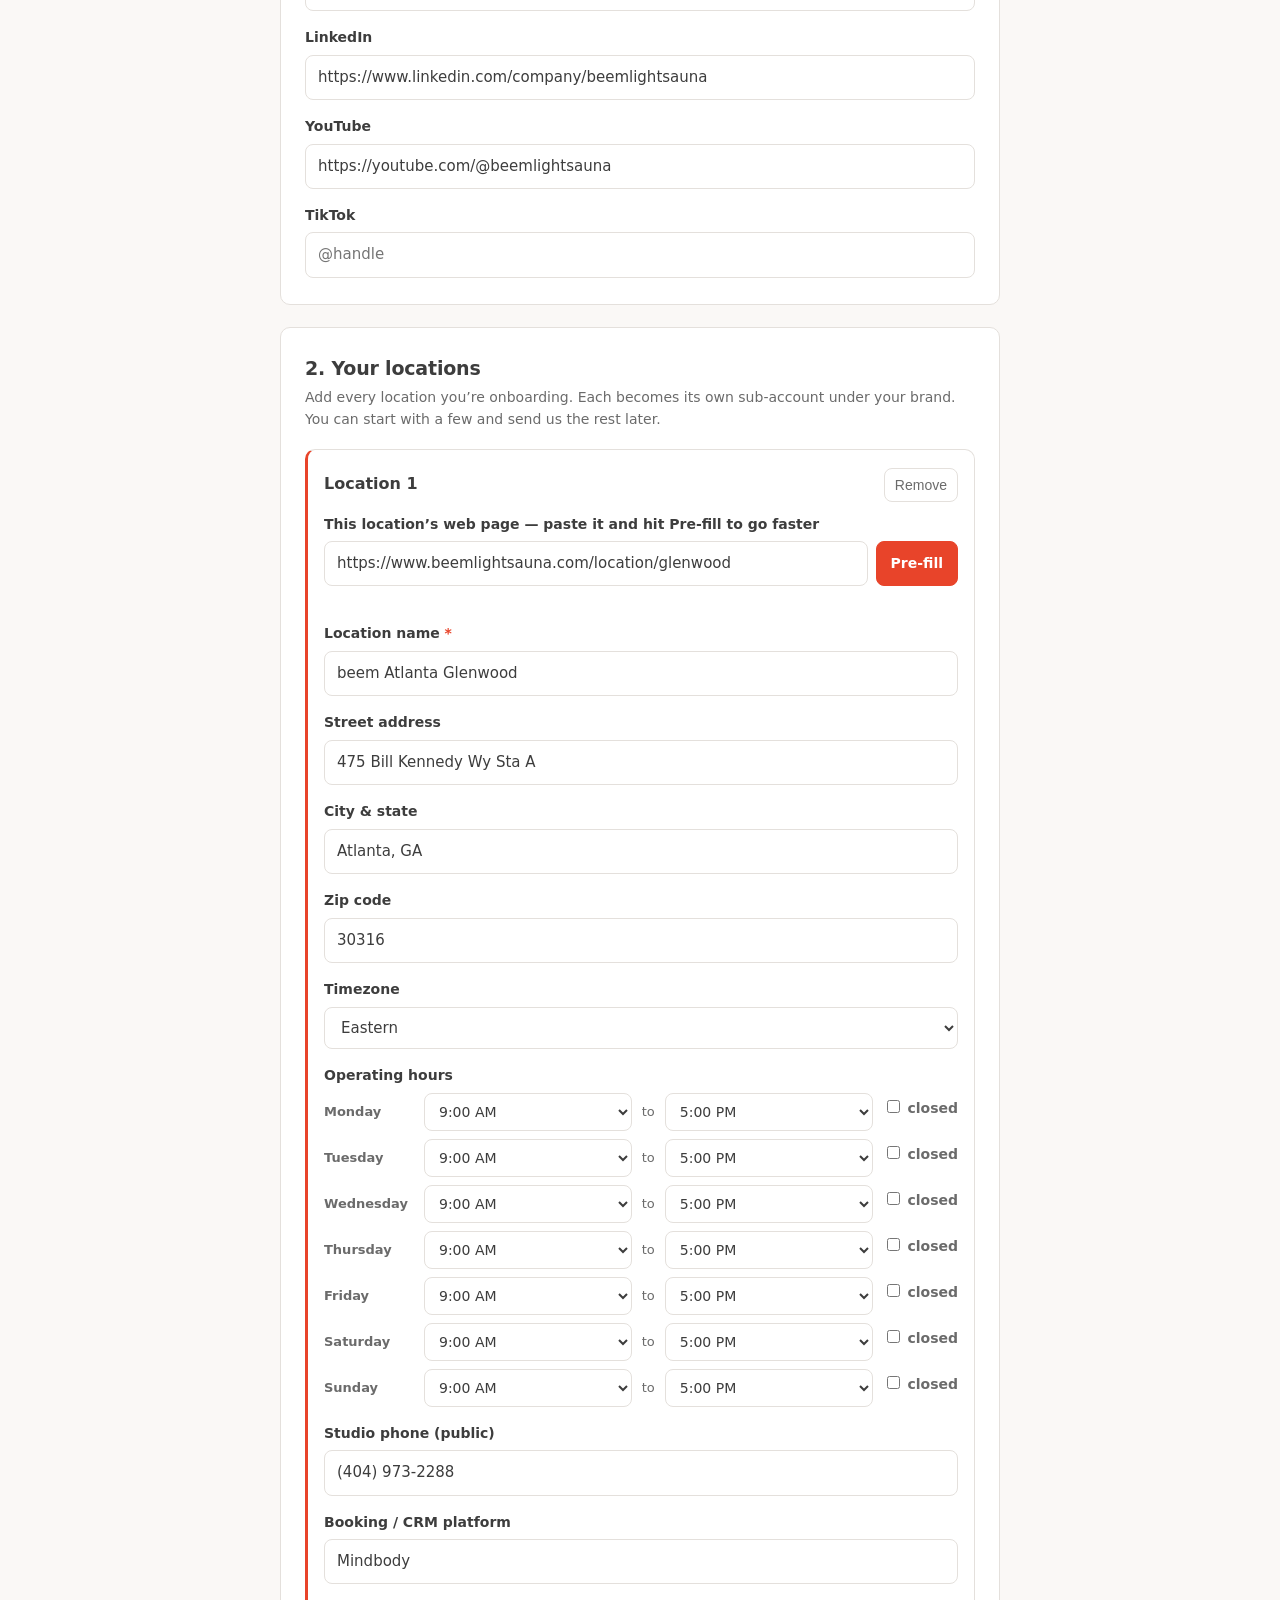
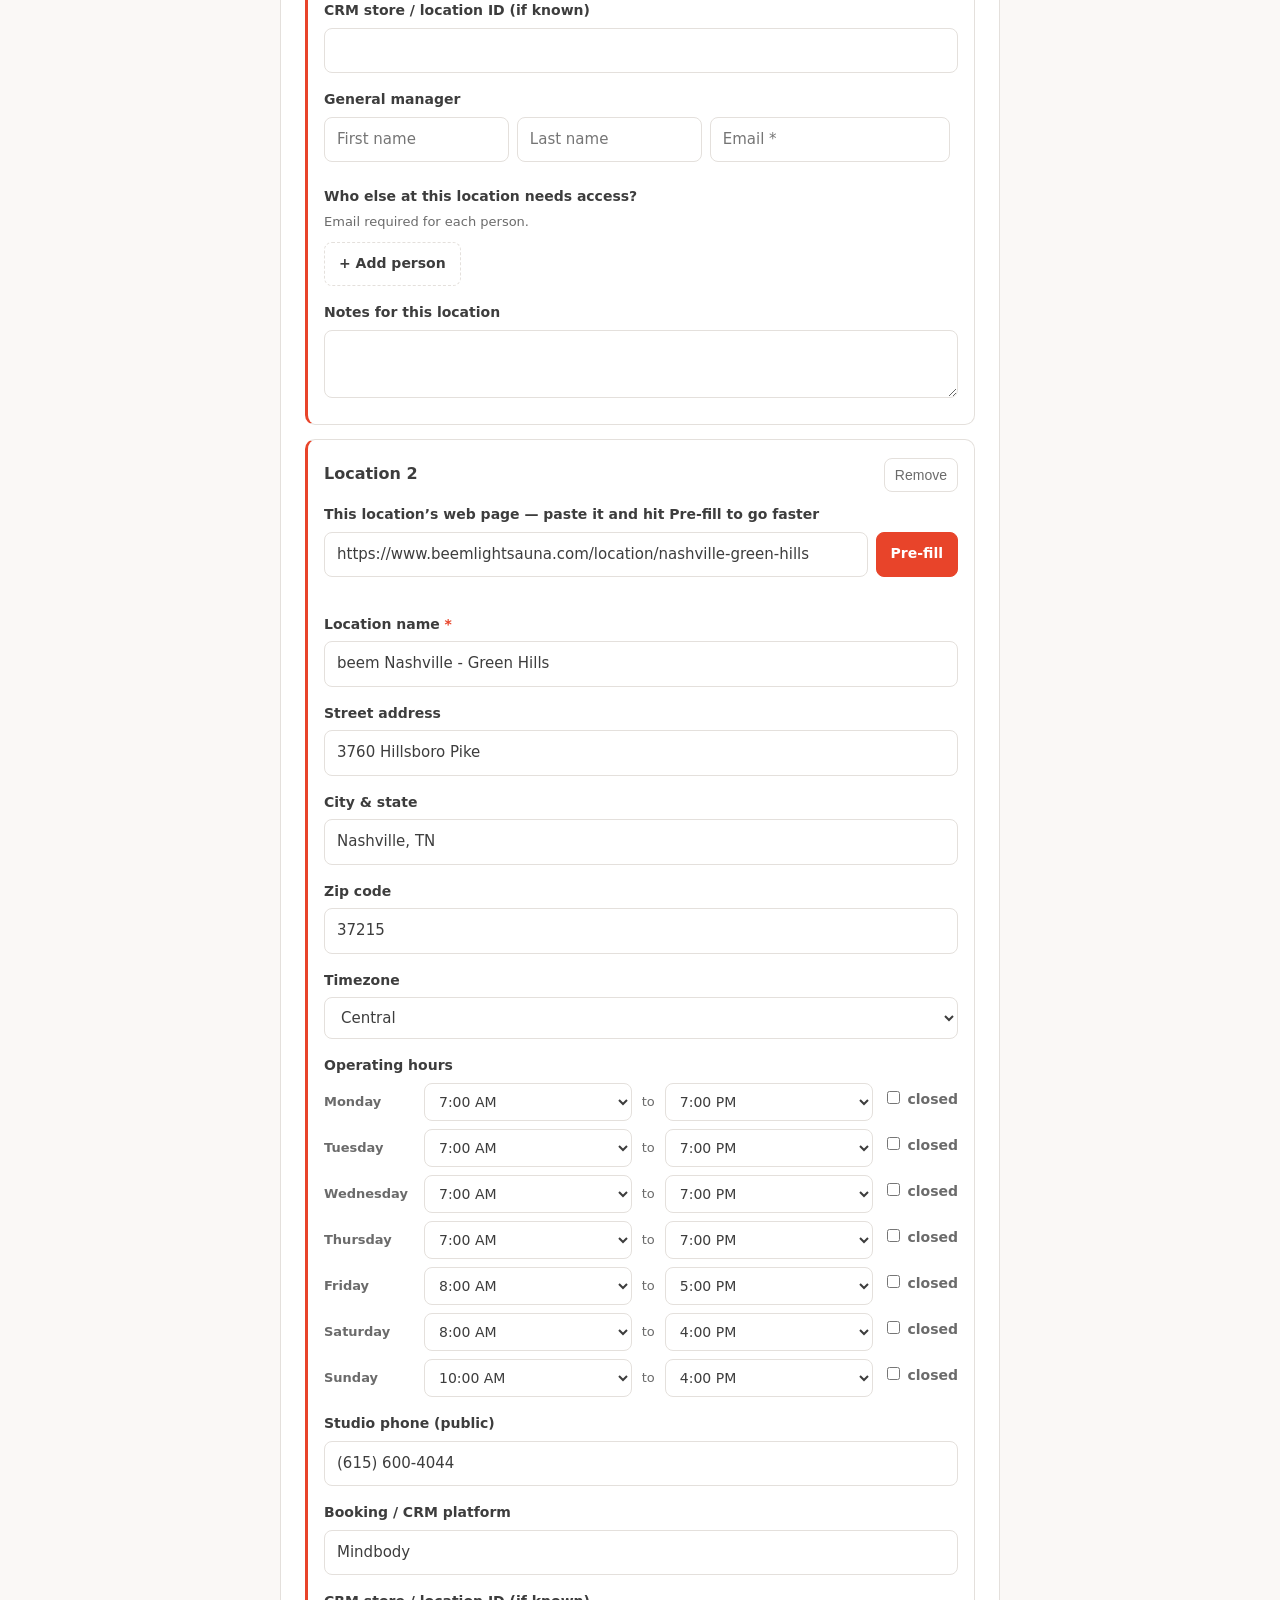
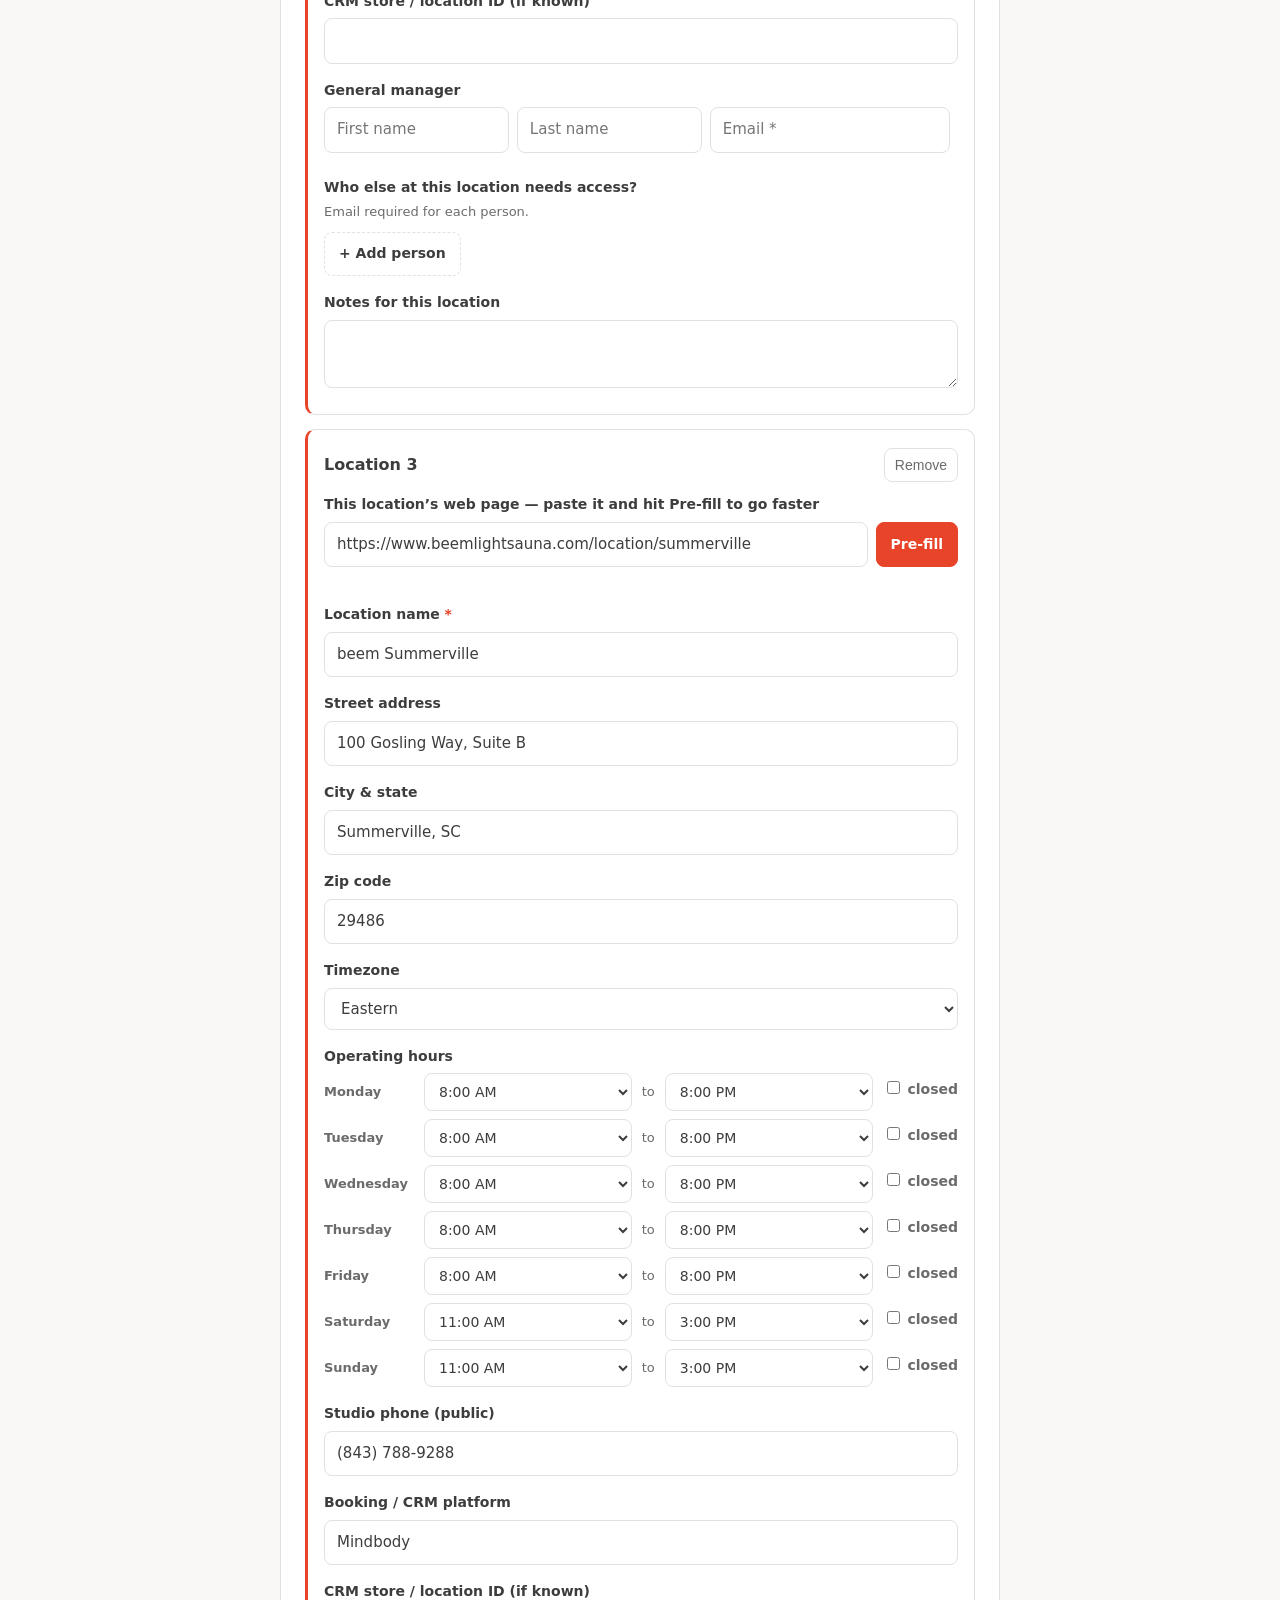
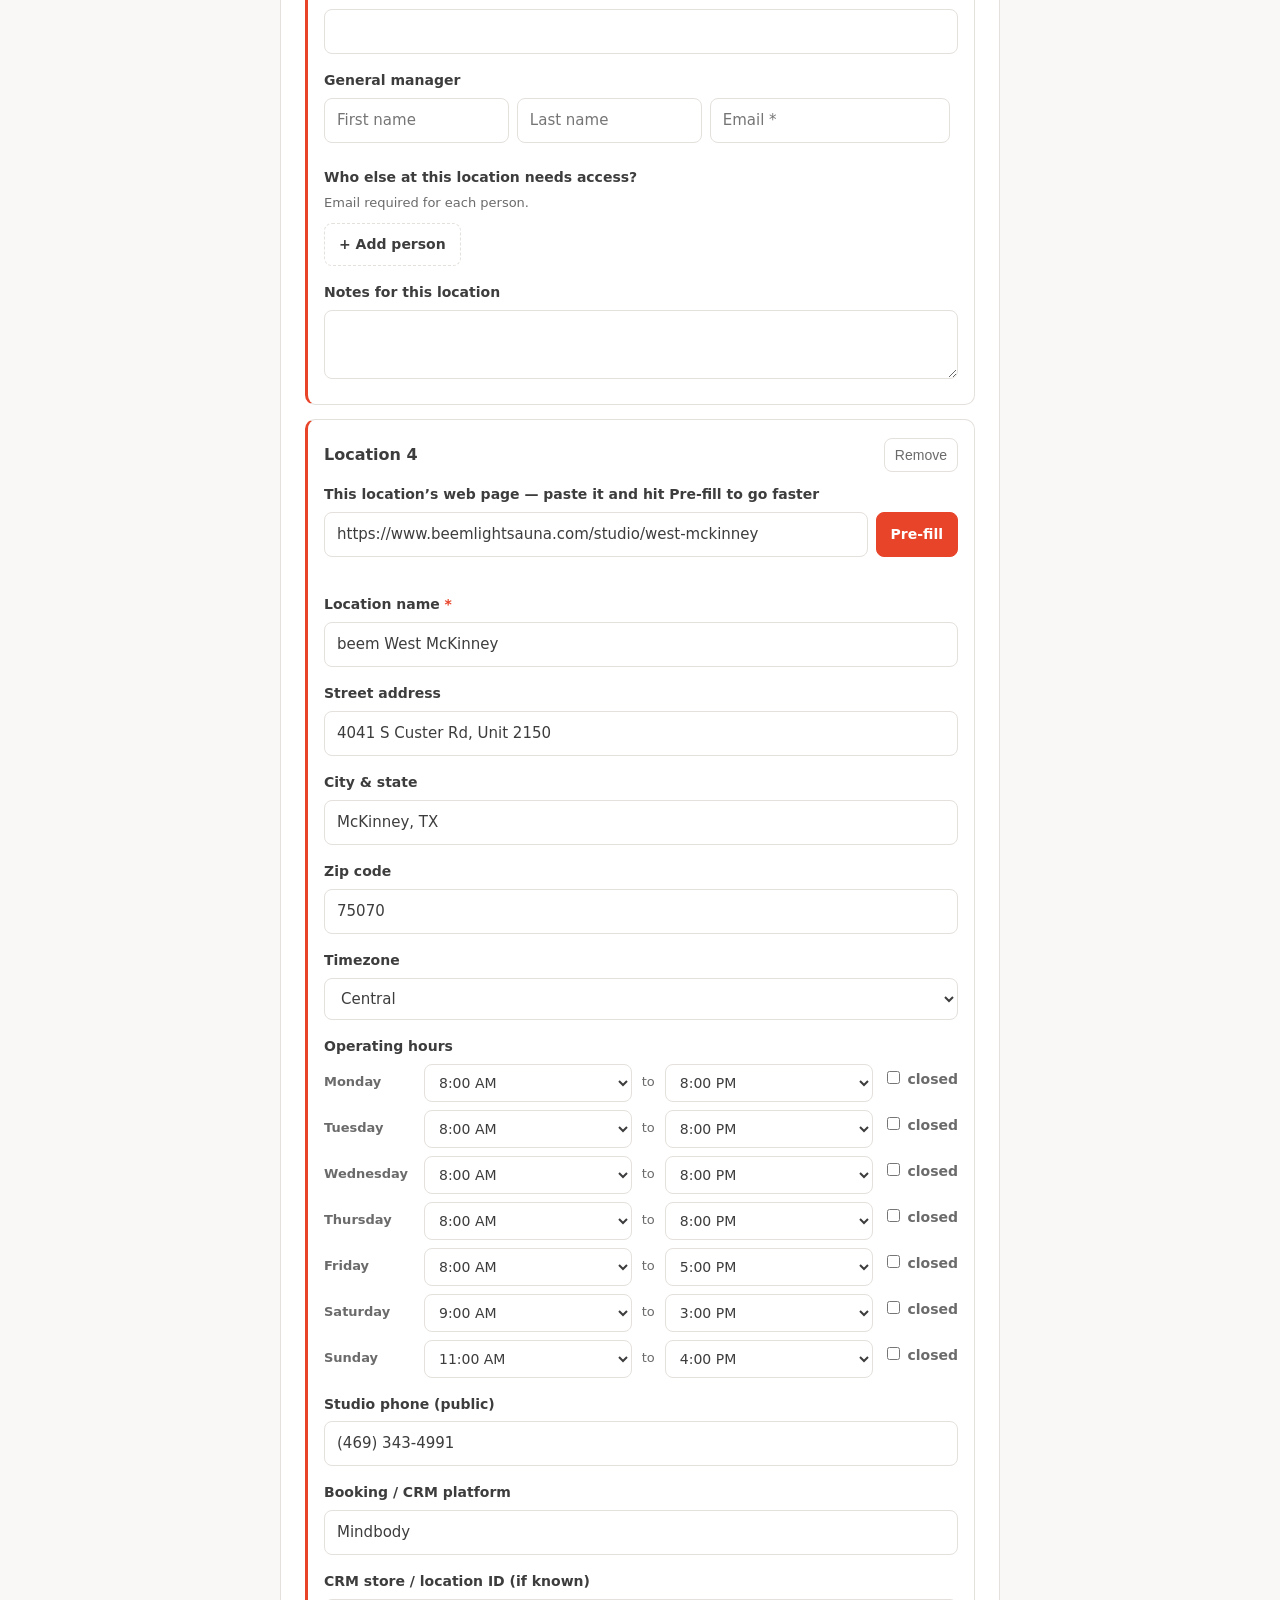
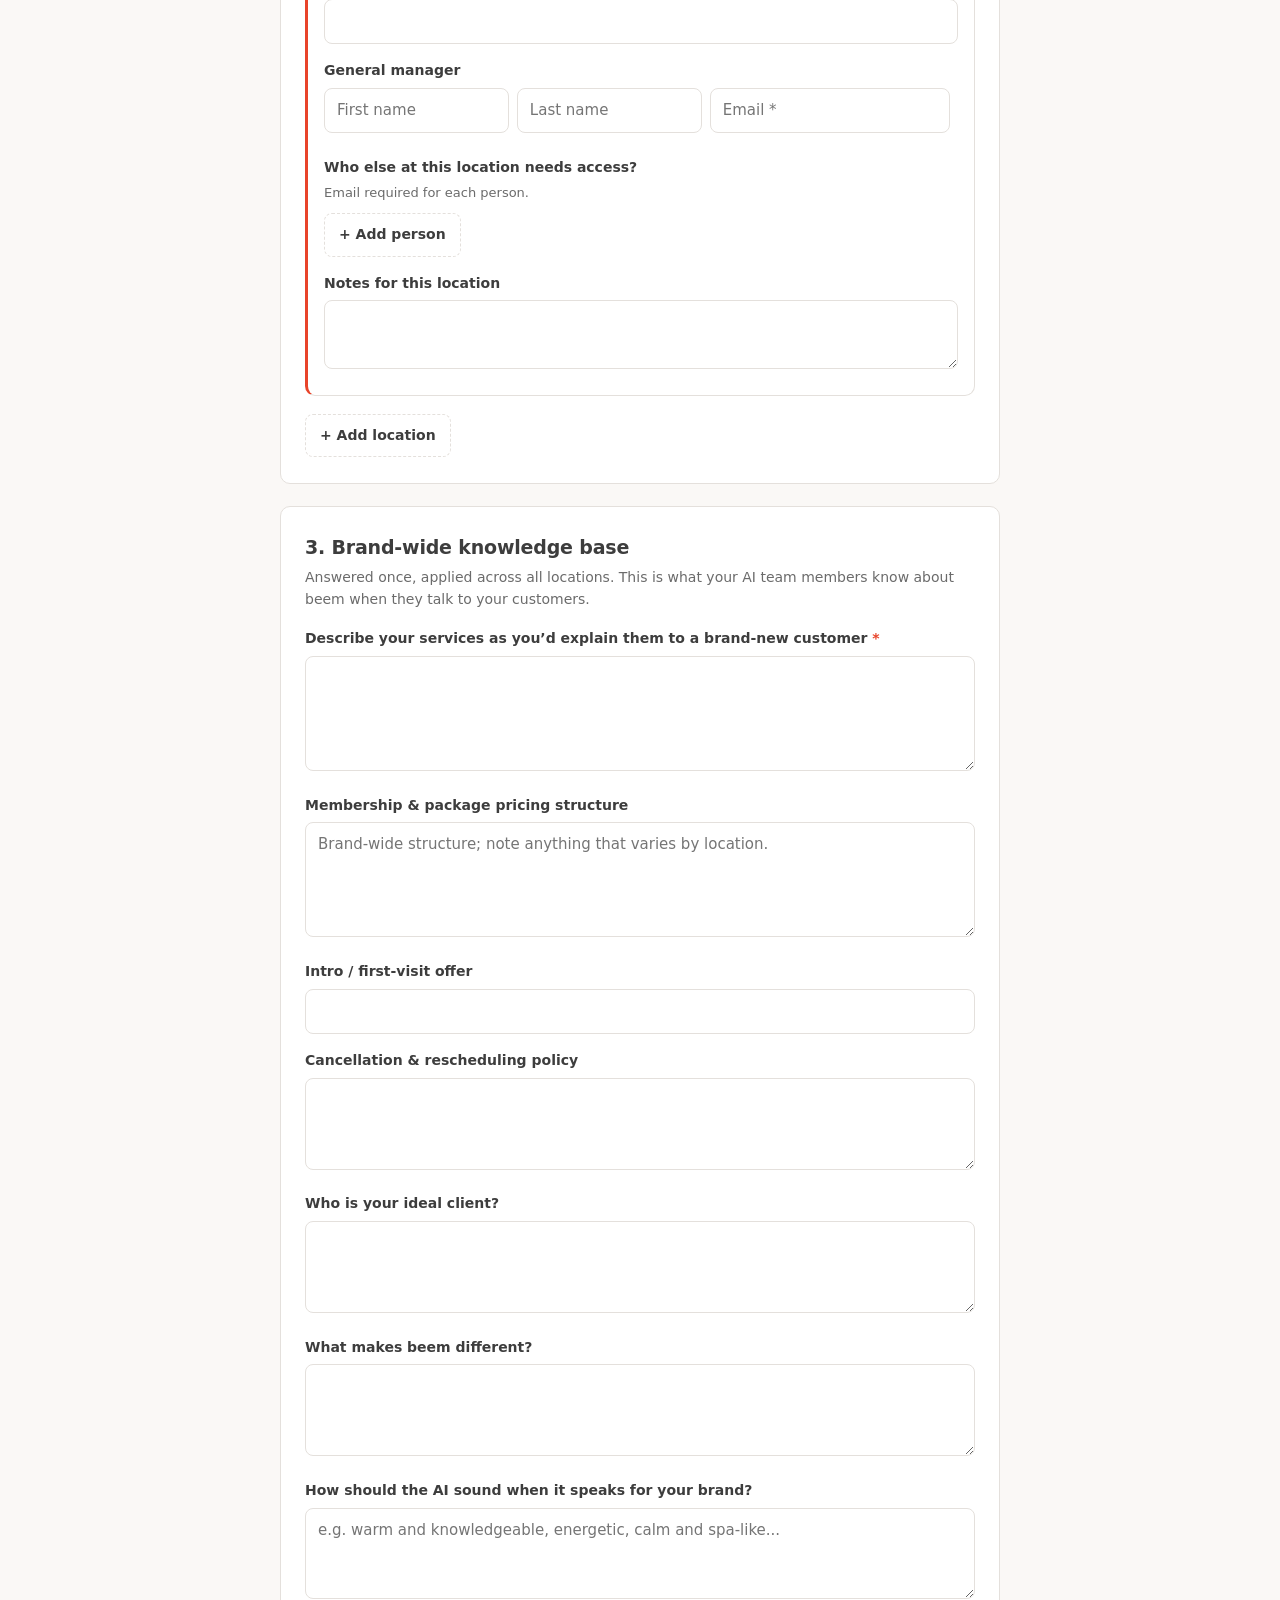
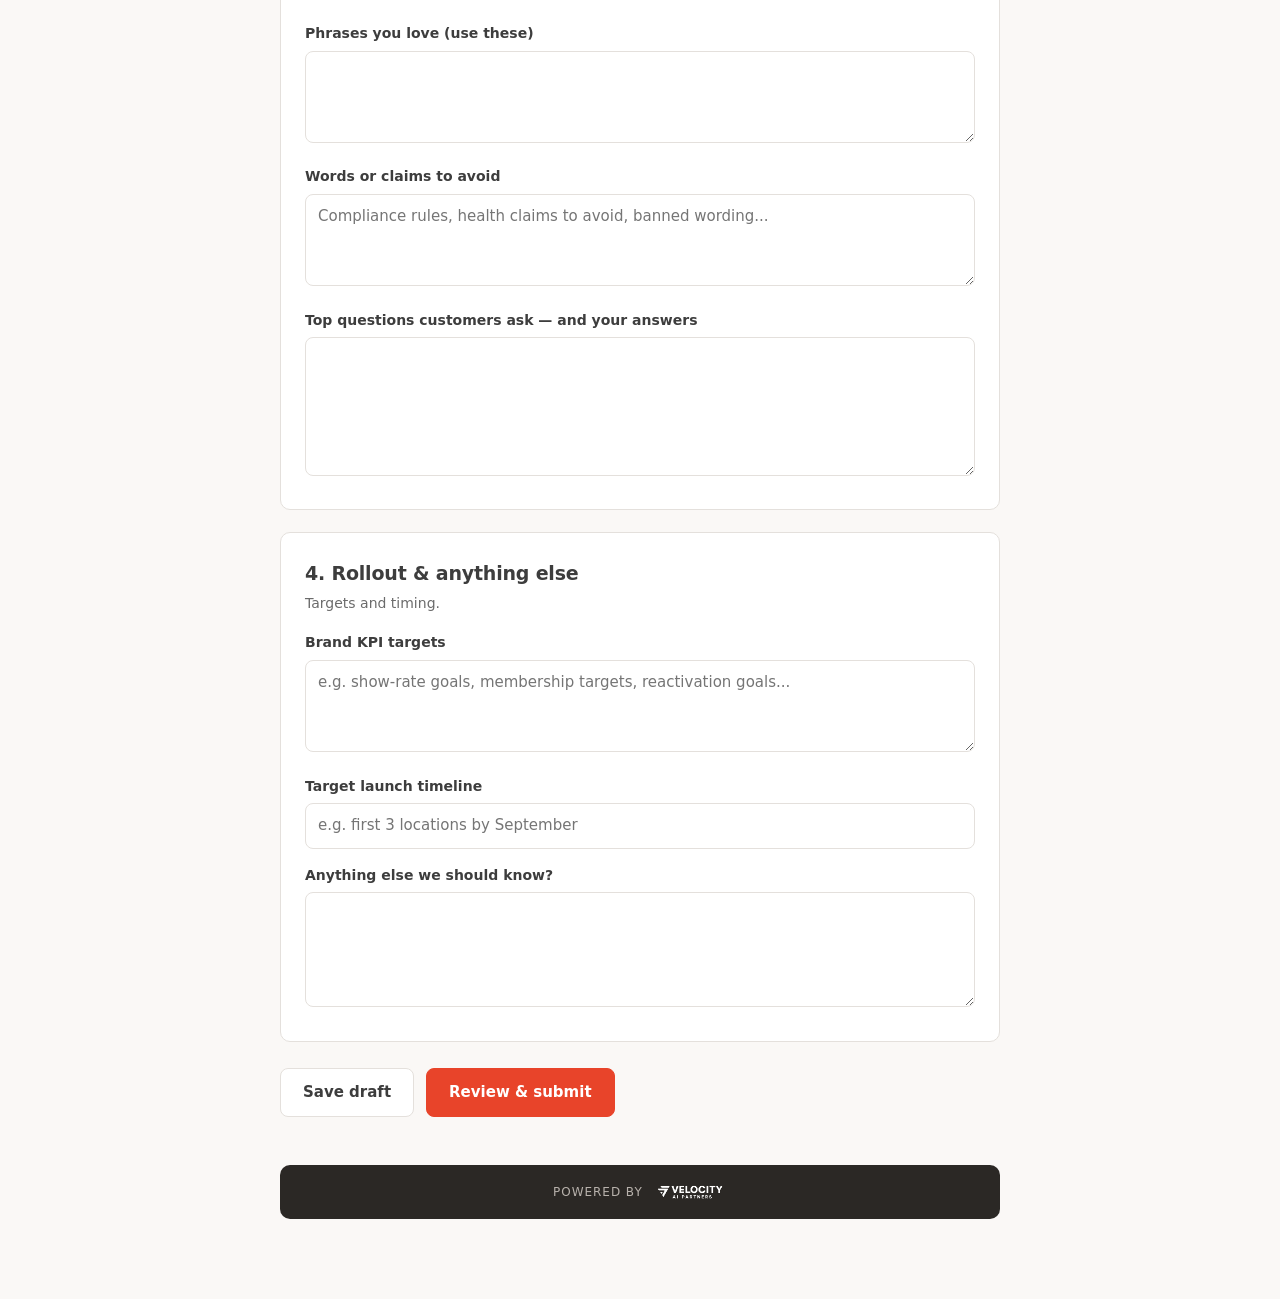
==== commit 4f30c9eb: "Cut brand-assets section + HQ address; section 1 is now 'Your franchise' - 'Brand assets' section (l" ====
--- a/franchisor.html
+++ b/franchisor.html
@@ -9,7 +9,7 @@
 <link rel="icon" type="image/jpeg" href="favicon.jpg">
 <link rel="preconnect" href="https://rsms.me/">
 <link rel="stylesheet" href="https://rsms.me/inter/inter.css">
-<link rel="stylesheet" href="franchisor.css?v=9">
+<link rel="stylesheet" href="franchisor.css?v=10">
 </head>
 <body>
 <!-- Compact navy toolbar: slides in once you scroll past the header, with the
@@ -108,6 +108,6 @@
     <img src="velocity-logo-white.png" alt="Velocity AI Partners" class="footer-logo">
   </footer>
 </main>
-<script src="franchisor.js?v=9"></script>
+<script src="franchisor.js?v=10"></script>
 </body>
 </html>
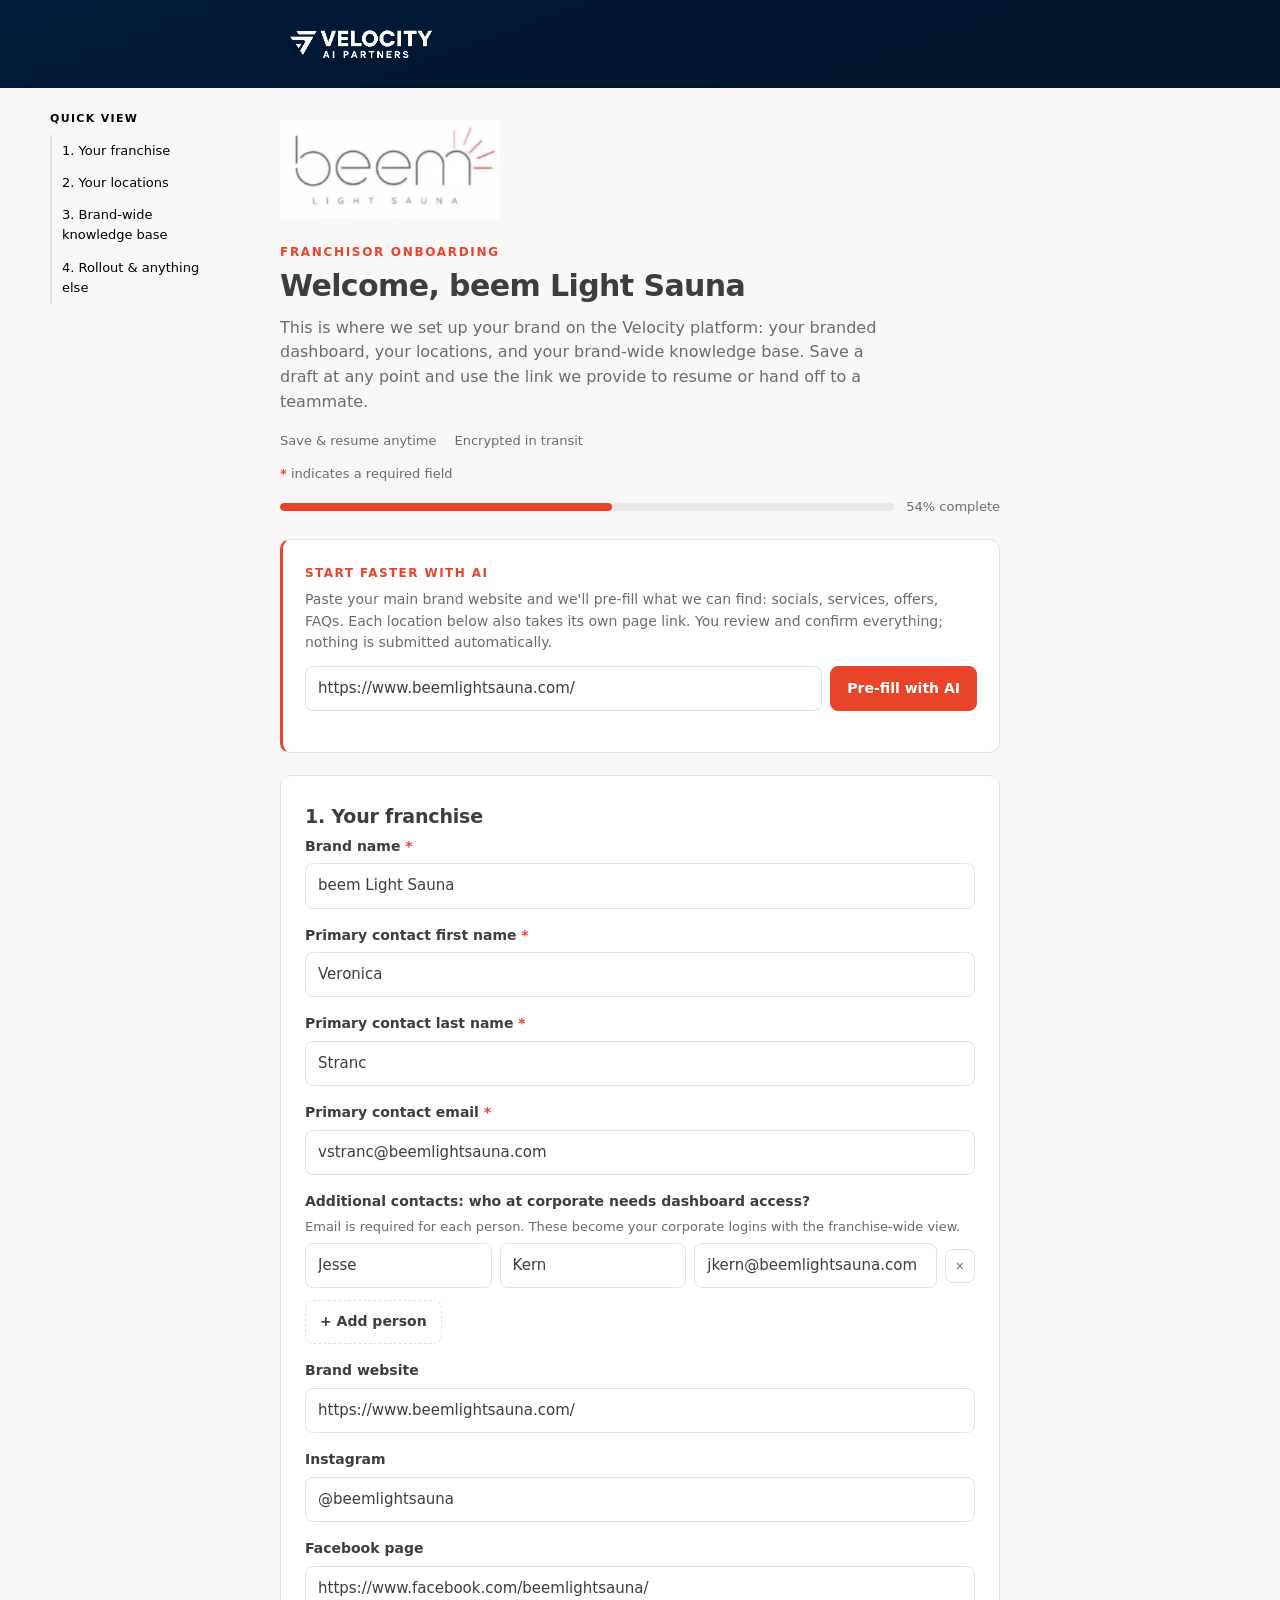
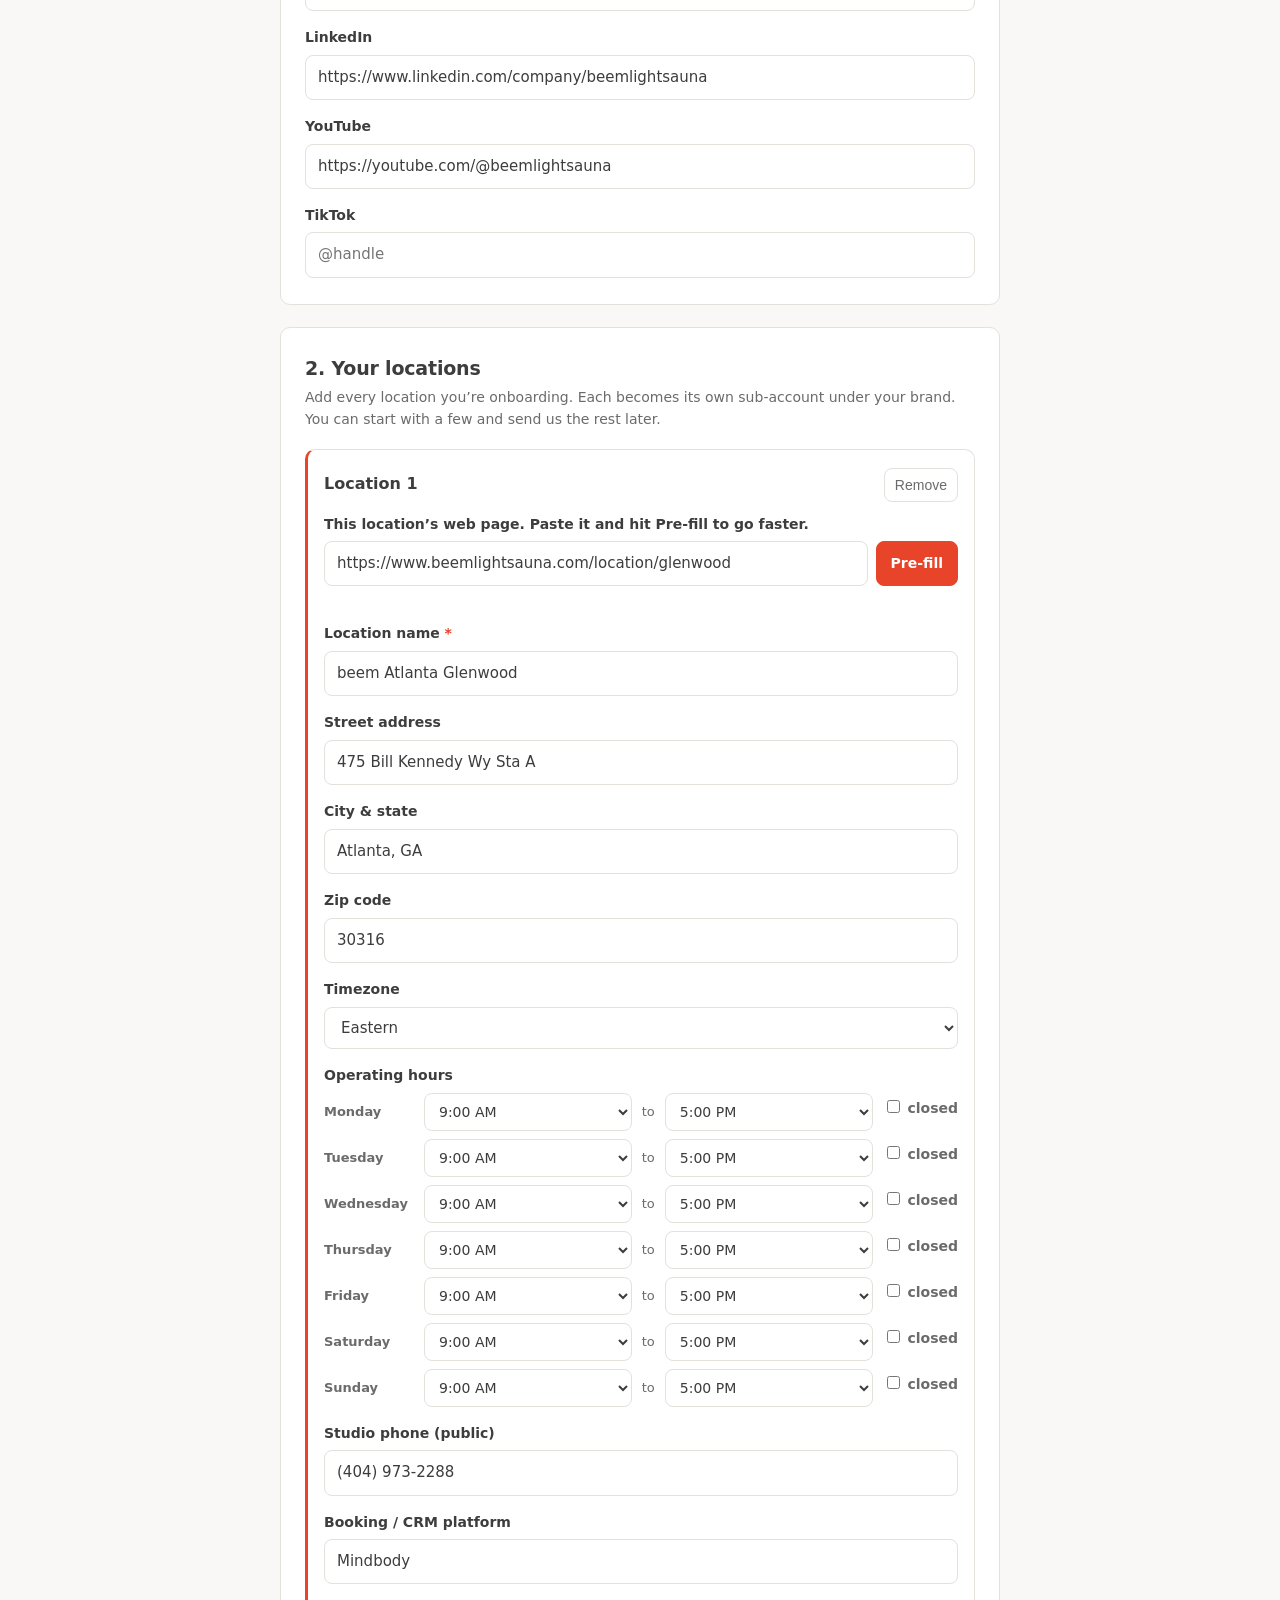
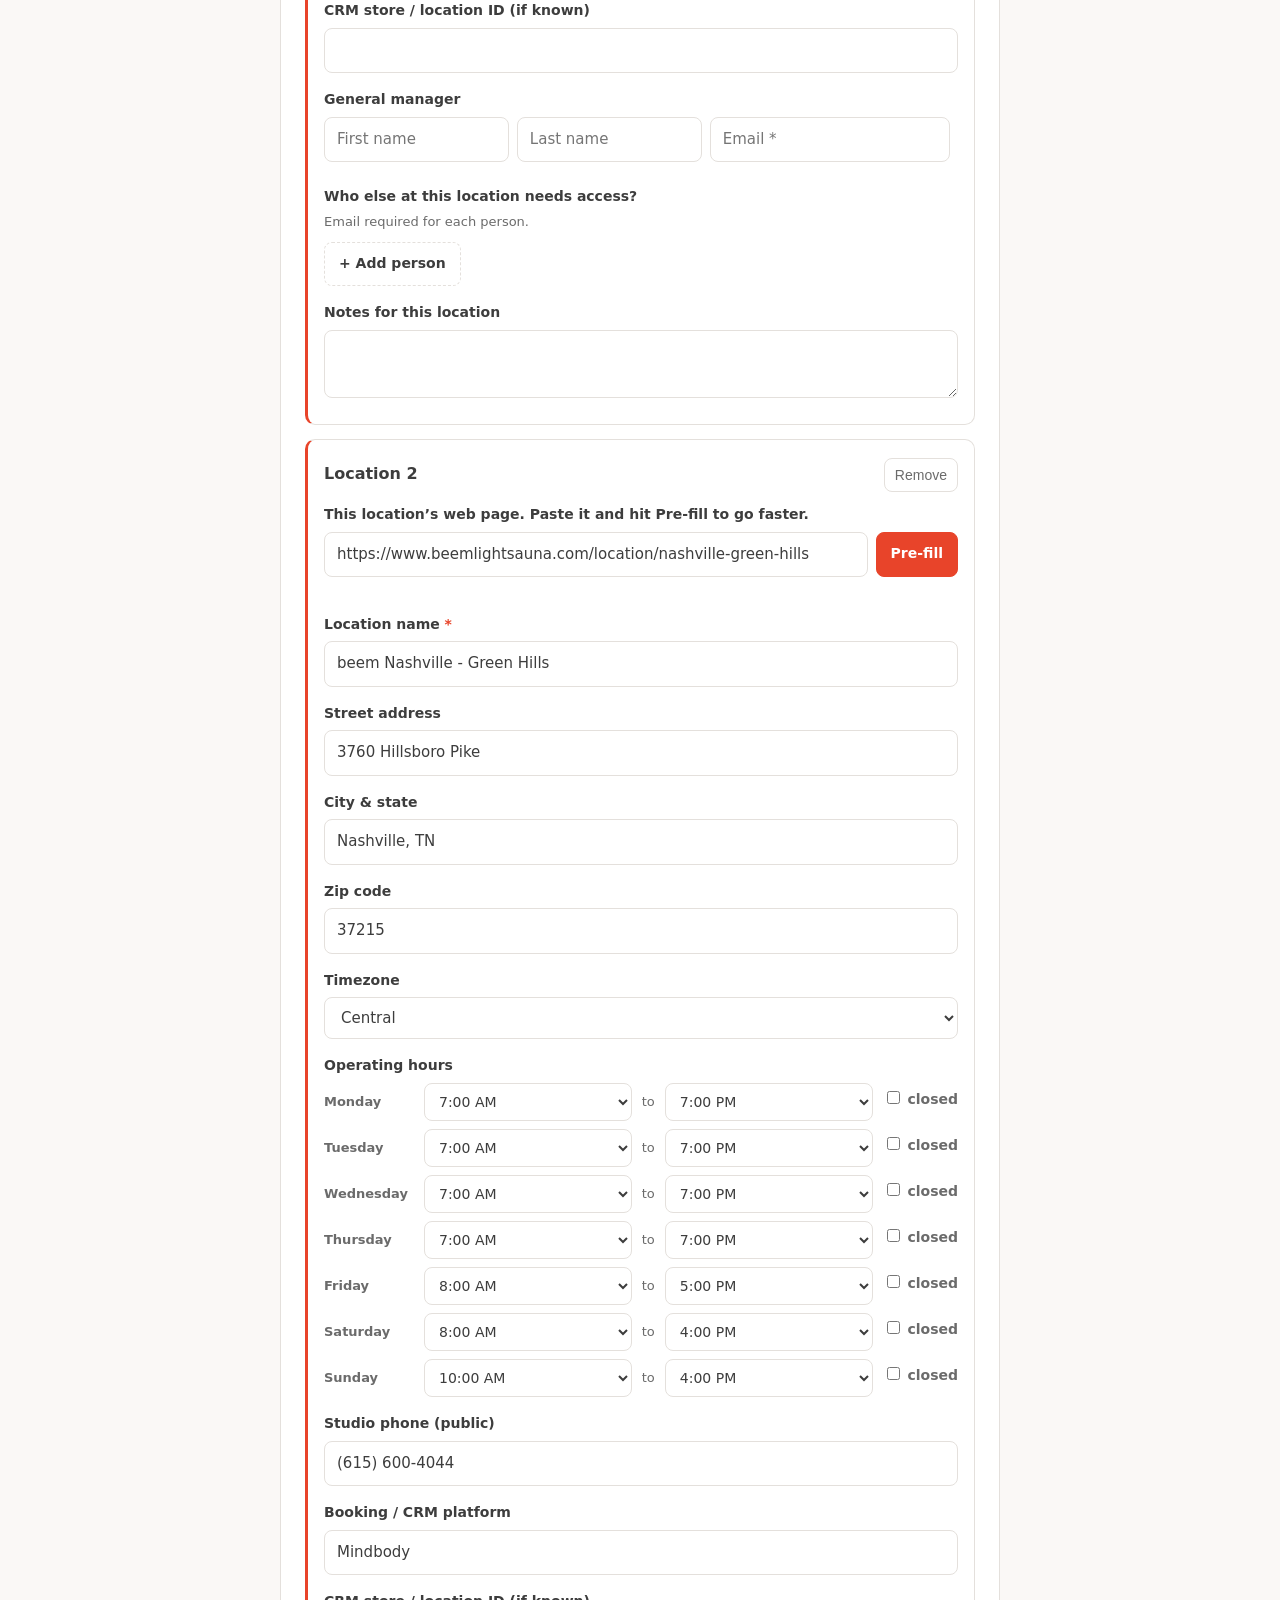
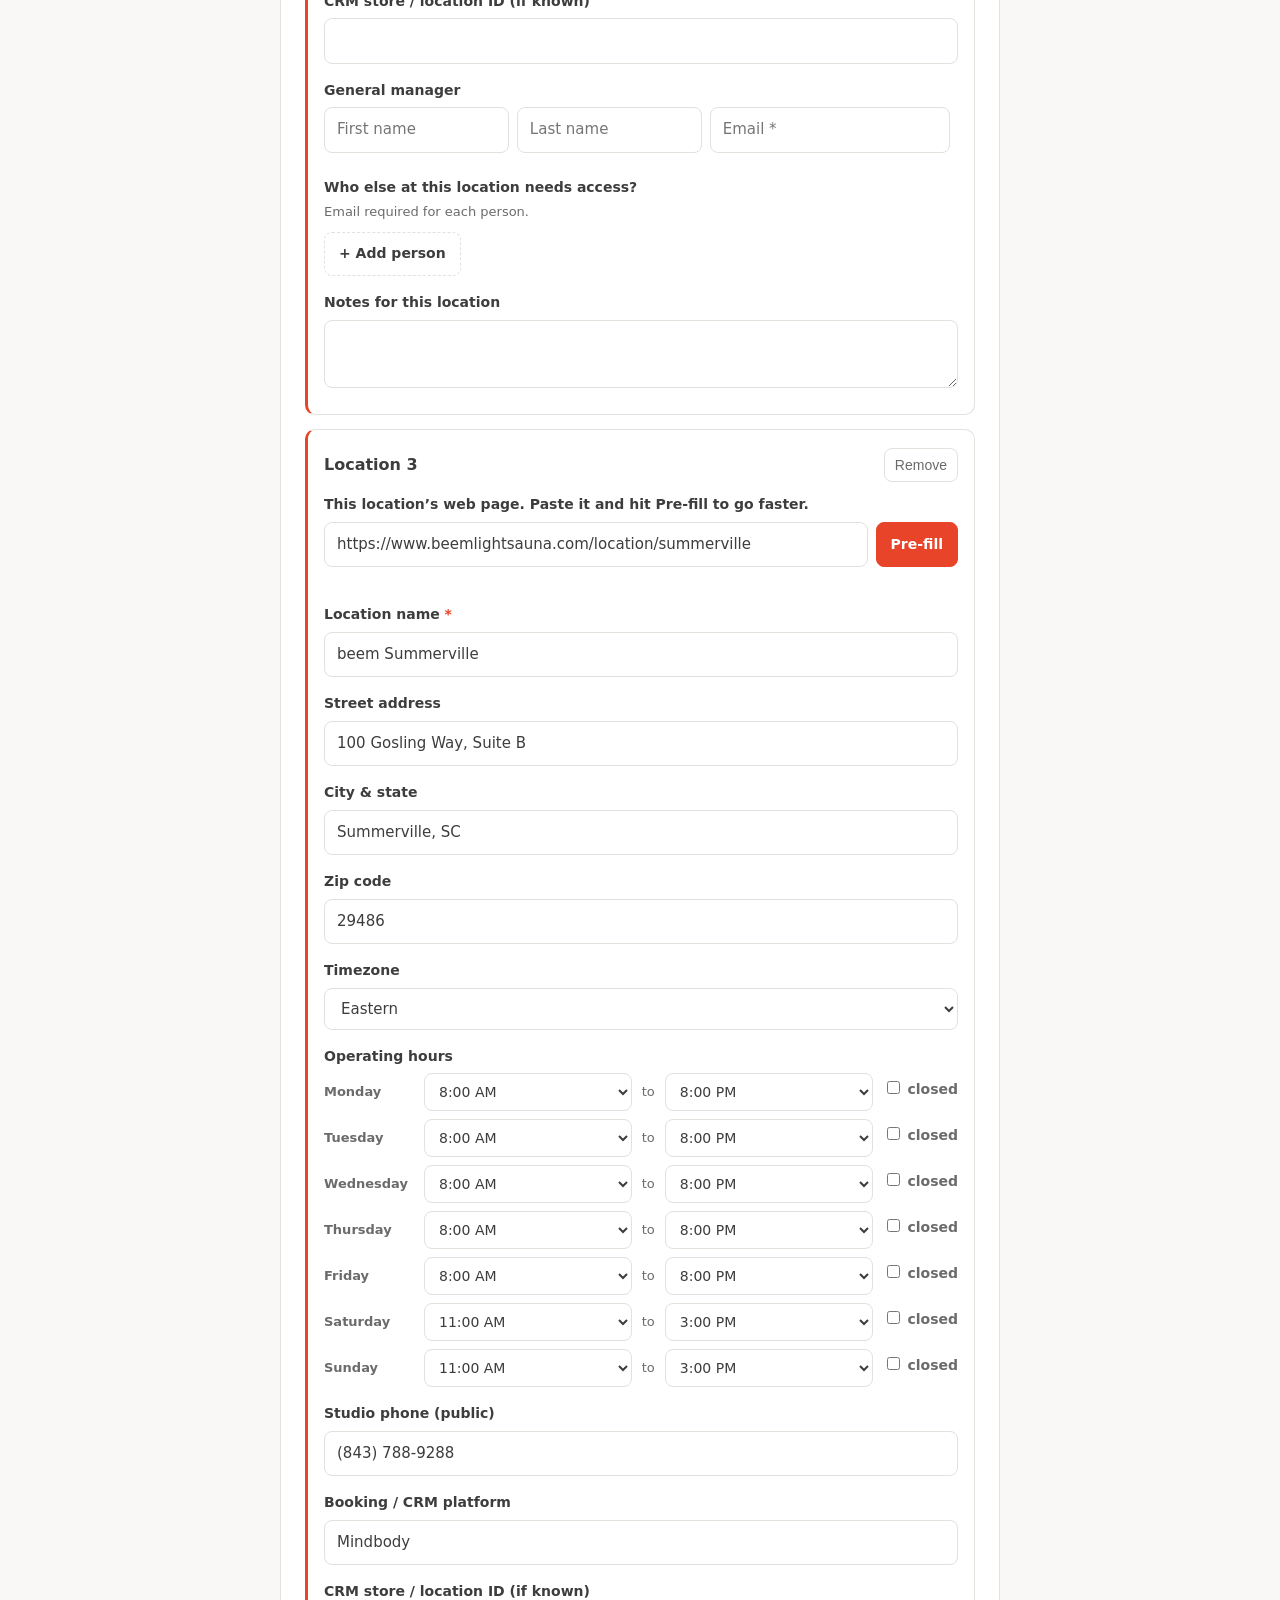
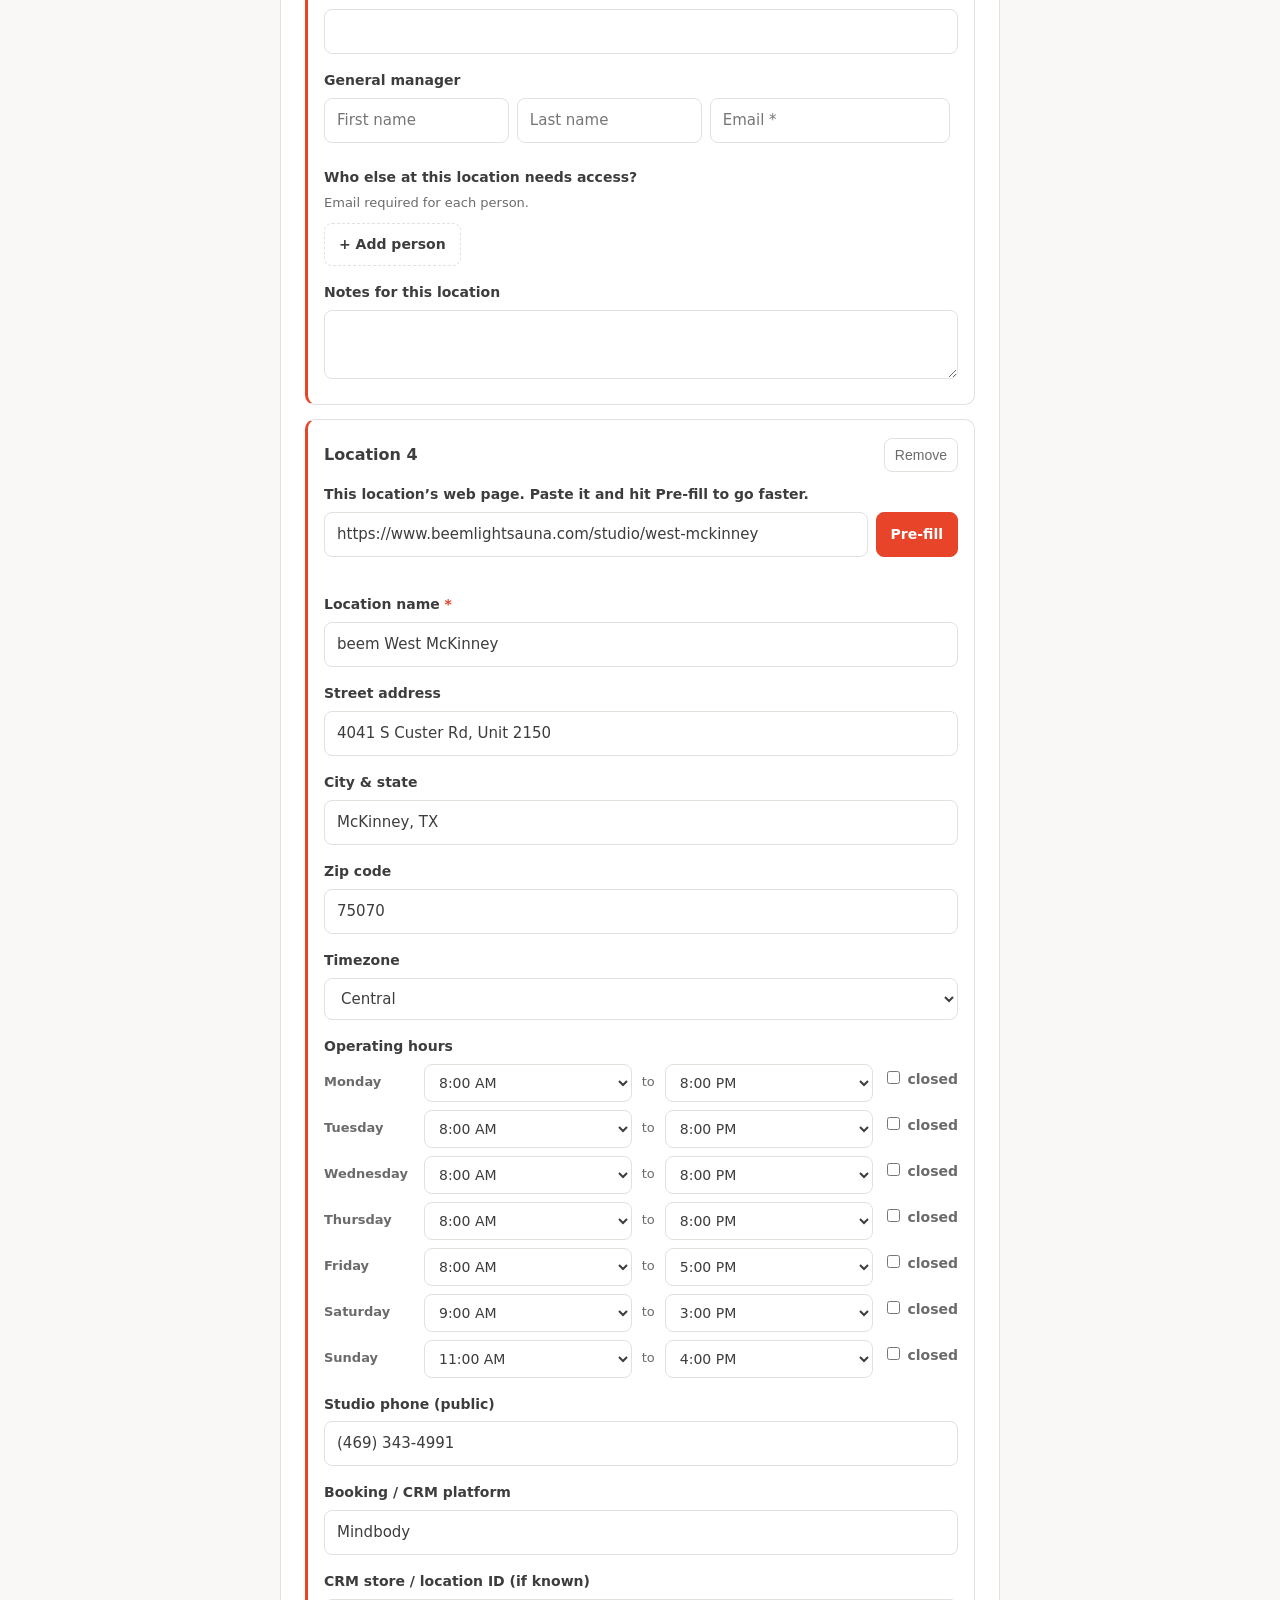
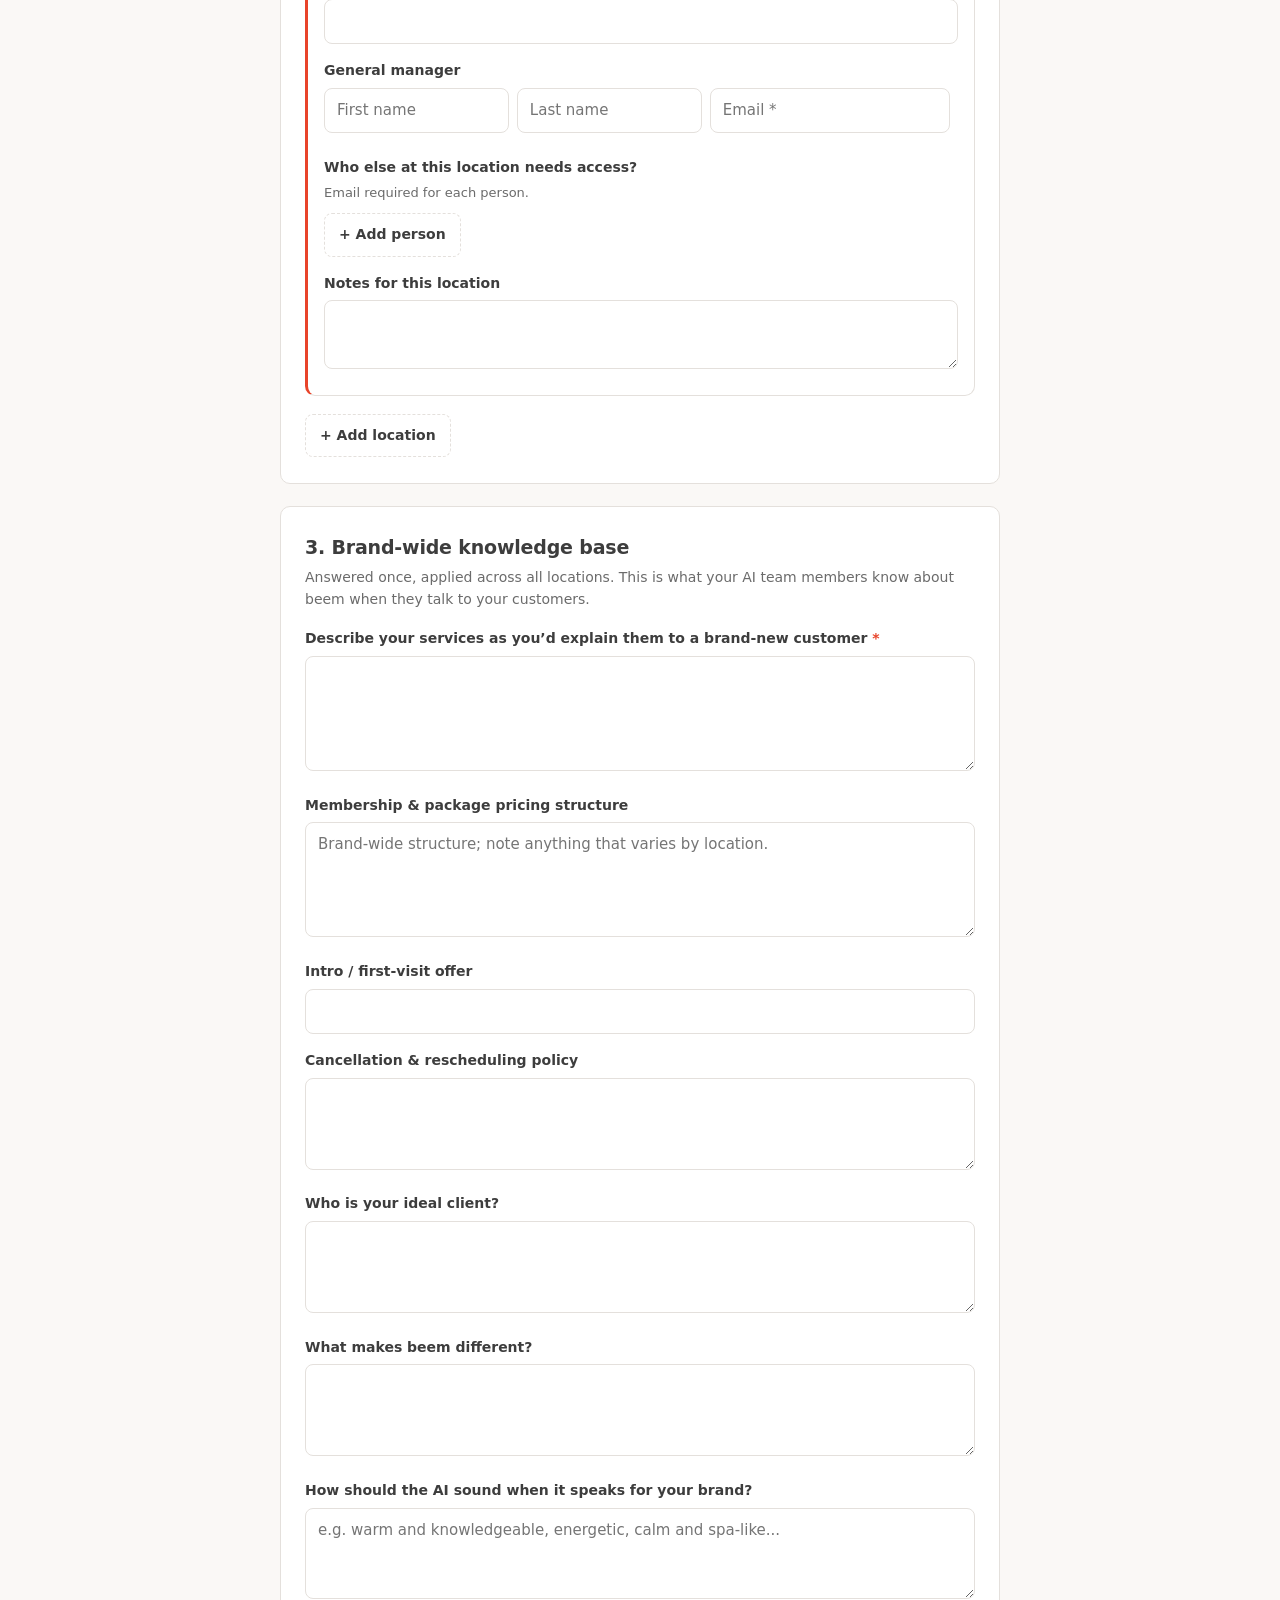
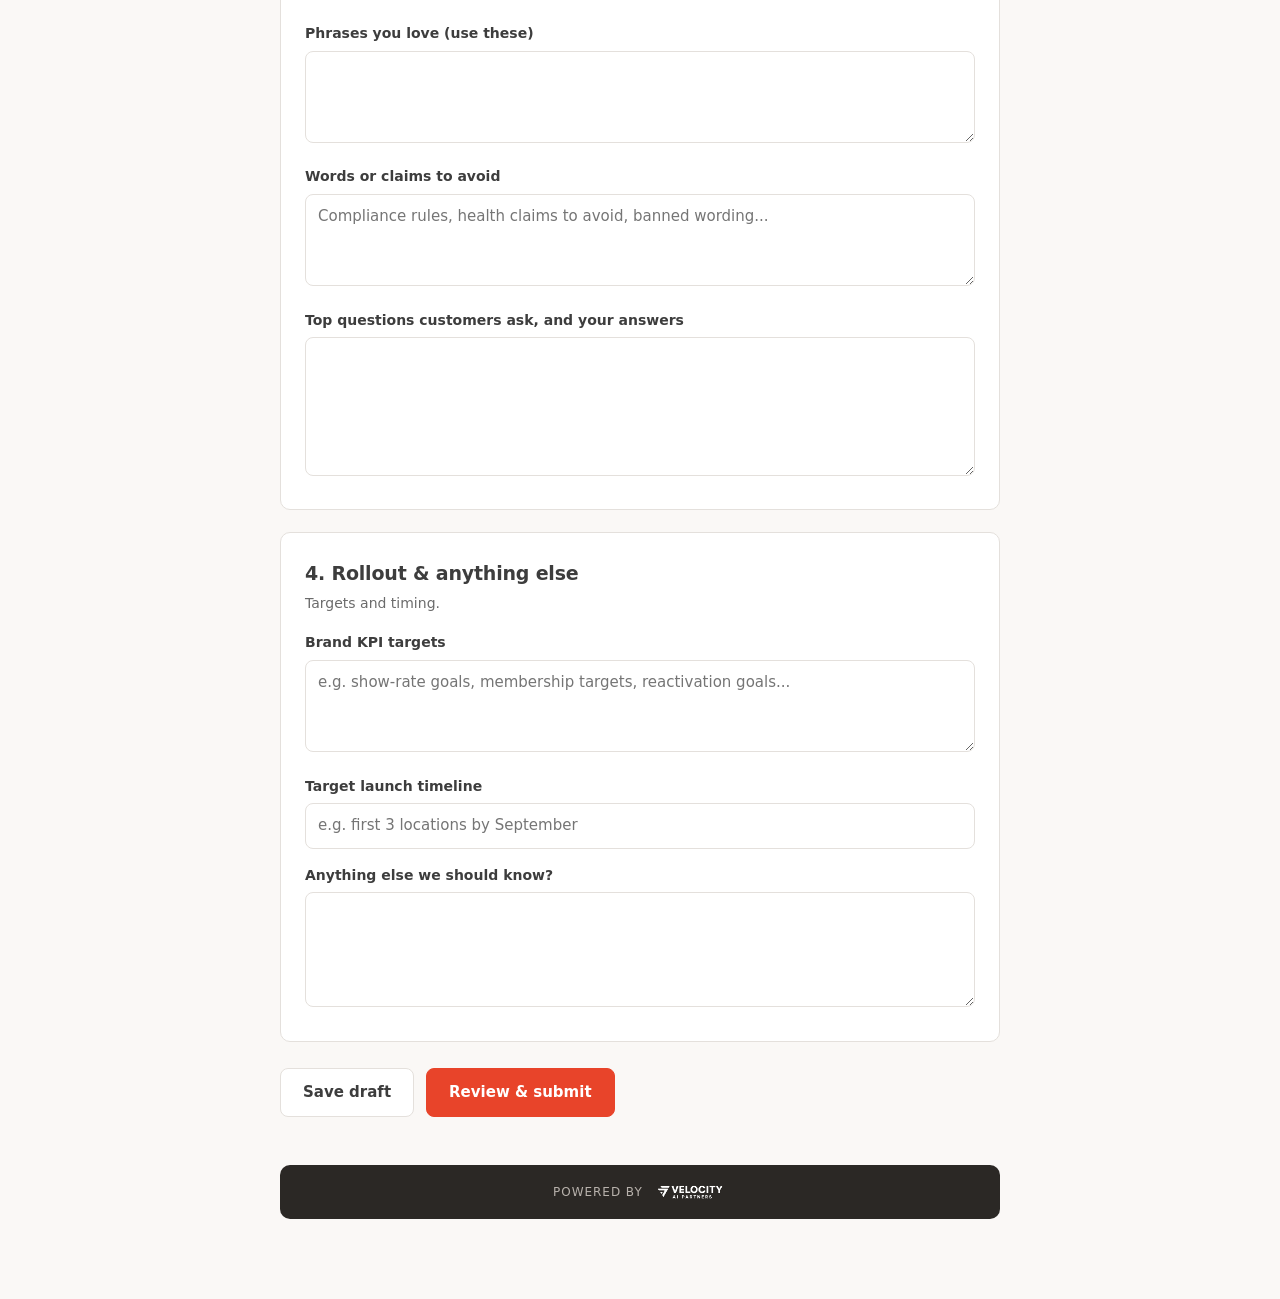
==== commit 8070b37a: "Remove em dashes from all client-facing form copy House style: no em dashes, write human. Labels, he" ====
--- a/franchisor.html
+++ b/franchisor.html
@@ -3,8 +3,8 @@
 <head>
 <meta charset="UTF-8">
 <meta name="viewport" content="width=device-width, initial-scale=1.0">
-<title>beem Light Sauna — Franchisor Onboarding</title>
-<meta name="description" content="Franchisor onboarding for beem Light Sauna — brand, locations, and knowledge base setup with Velocity AI Partners.">
+<title>beem Light Sauna Franchisor Onboarding</title>
+<meta name="description" content="Franchisor onboarding for beem Light Sauna: brand, locations, and knowledge base setup with Velocity AI Partners.">
 <meta name="robots" content="noindex">
 <link rel="icon" type="image/jpeg" href="favicon.jpg">
 <link rel="preconnect" href="https://rsms.me/">
@@ -51,7 +51,7 @@
        Each location card below has its own pre-fill for its location page. -->
   <div class="prefill-hero">
     <span class="prefill-hero__kicker">Start faster with AI</span>
-    <p class="prefill-hero__lead">Paste your main brand website and we'll pre-fill what we can find — socials, services, offers, FAQs. Each location below also takes its own page link. You review and confirm everything; nothing is submitted automatically.</p>
+    <p class="prefill-hero__lead">Paste your main brand website and we'll pre-fill what we can find: socials, services, offers, FAQs. Each location below also takes its own page link. You review and confirm everything; nothing is submitted automatically.</p>
     <div class="prefill-hero__row">
       <input type="url" id="brand-page-url" class="prefill-hero__input" value="https://www.beemlightsauna.com/" placeholder="https://your-brand-website.com" aria-label="Your brand website URL">
       <button type="button" id="brand-prefill-btn" class="btn-prefill">Pre-fill with AI</button>
@@ -69,7 +69,7 @@
     <div class="error-banner" id="error-banner" role="alert" hidden></div>
 
     <div class="draft-bar" id="draft-bar" hidden>
-      <p>Resume link (save this — anyone with it can continue this draft):</p>
+      <p>Resume link. Anyone with this link can continue the draft:</p>
       <div class="draft-link-row">
         <input type="text" id="draft-link" readonly>
         <button type="button" class="btn-secondary" id="copy-draft-link">Copy</button>
@@ -98,7 +98,7 @@
   <!-- Success screen (replaces form on submit) -->
   <div id="success-screen" hidden>
     <div class="success-card">
-      <h2>Thank you — we've got it.</h2>
+      <h2>Thank you, we've got it.</h2>
       <p>Your franchisor onboarding has been received. The Velocity AI Partners team will review your brand setup, locations, and knowledge base, and reach out with next steps.</p>
     </div>
   </div>
@@ -108,6 +108,6 @@
     <img src="velocity-logo-white.png" alt="Velocity AI Partners" class="footer-logo">
   </footer>
 </main>
-<script src="franchisor.js?v=10"></script>
+<script src="franchisor.js?v=12"></script>
 </body>
 </html>
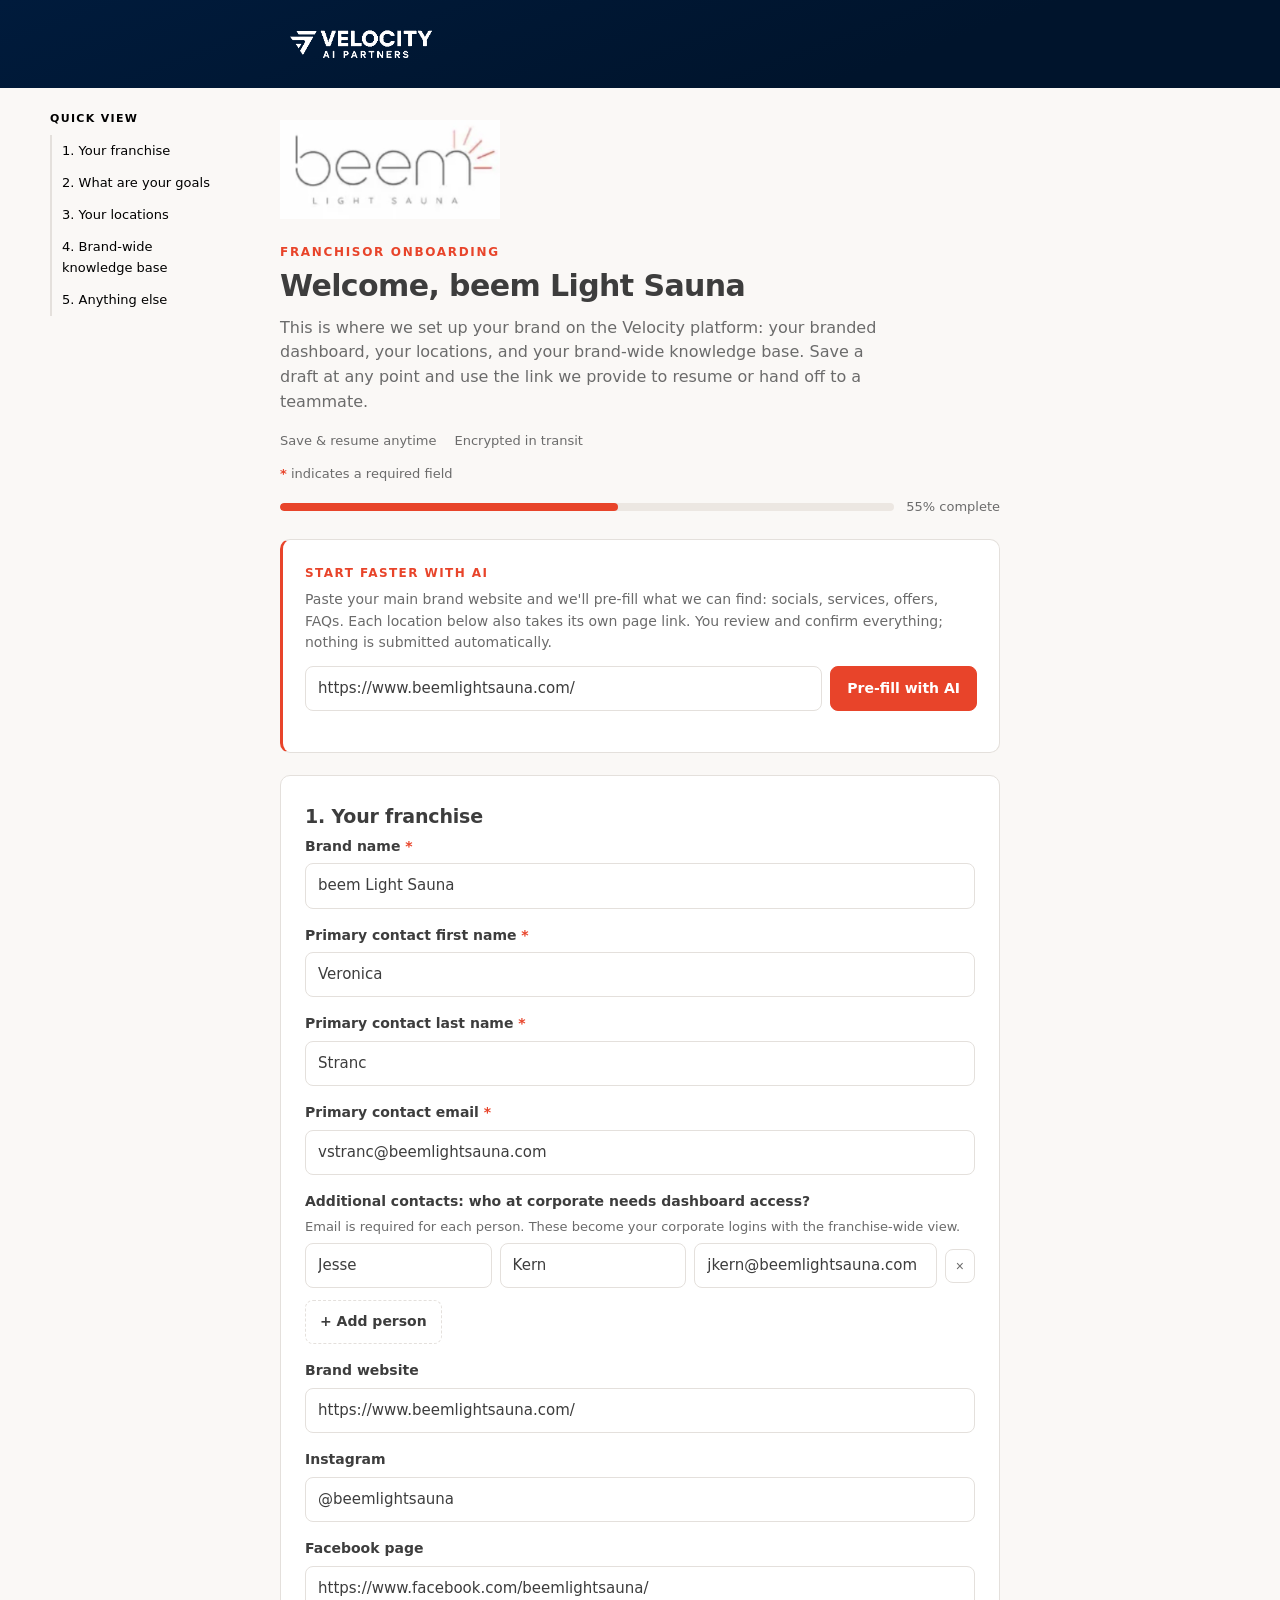
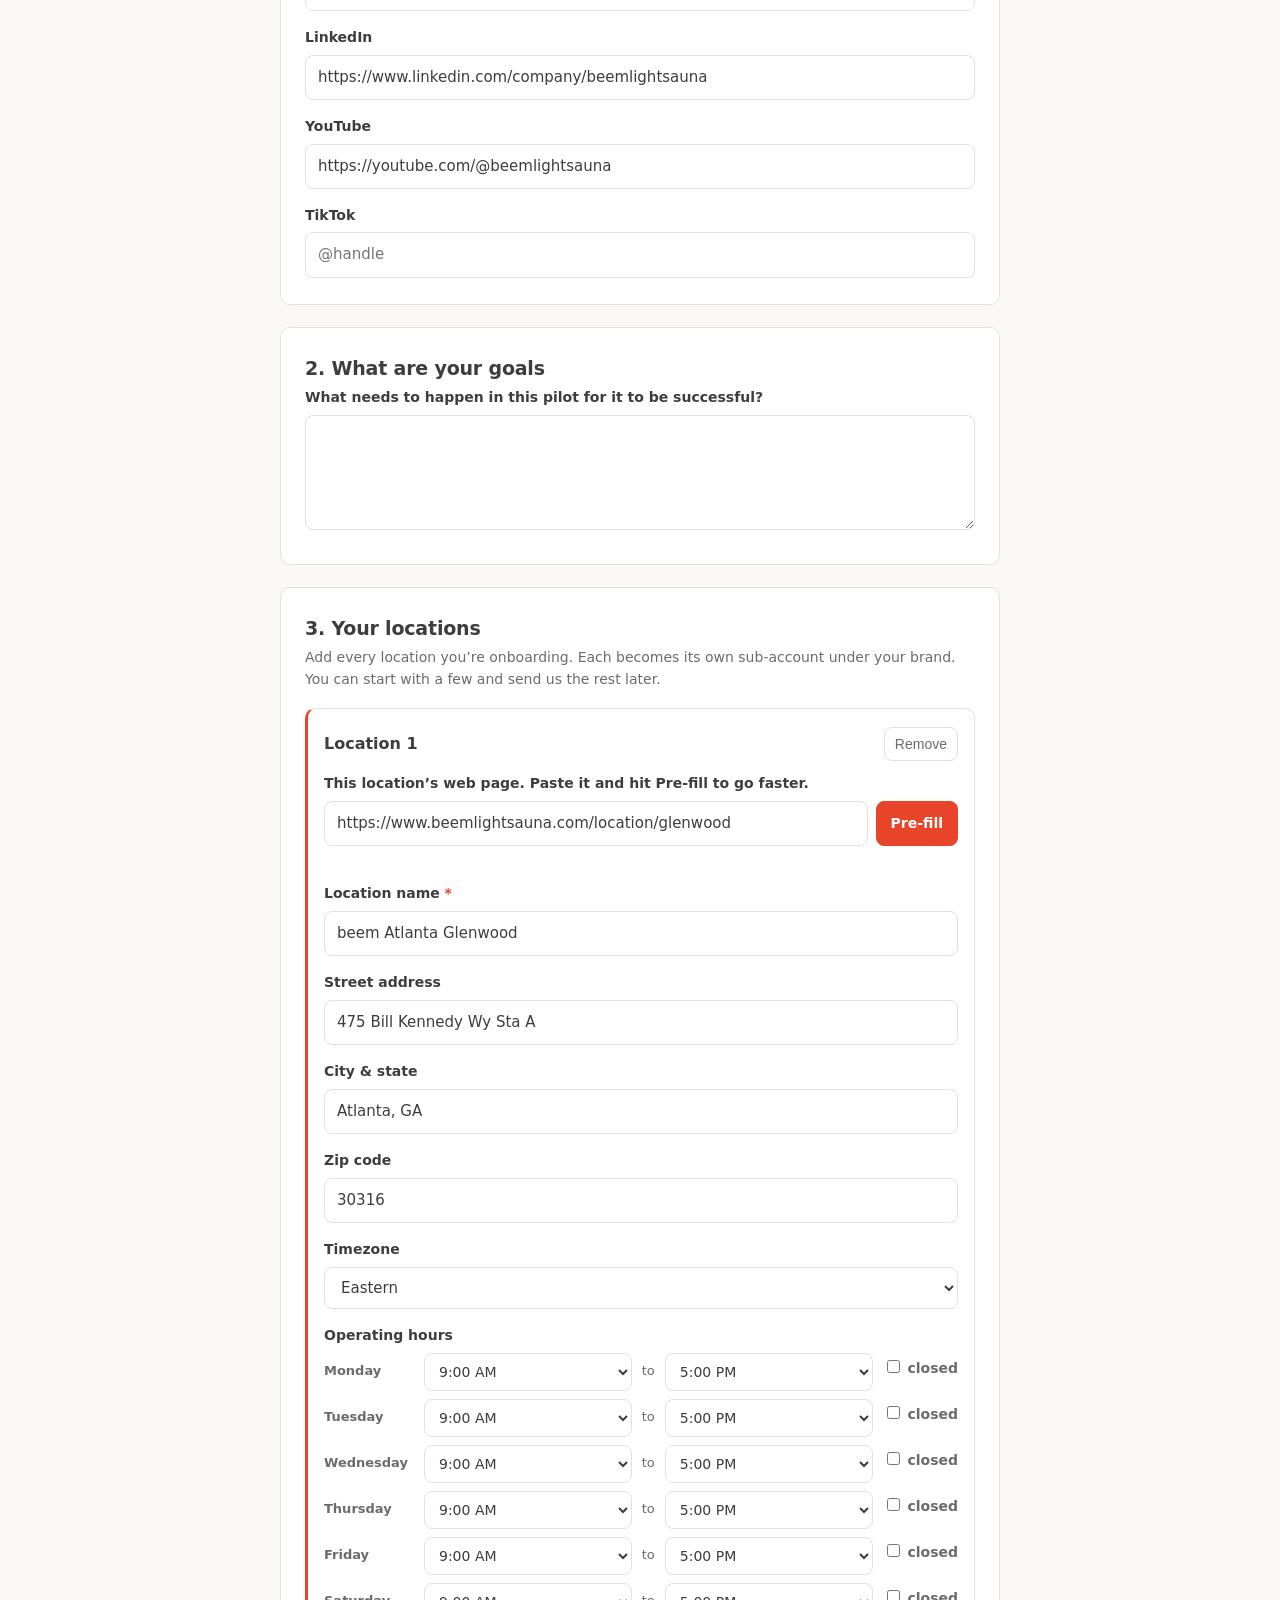
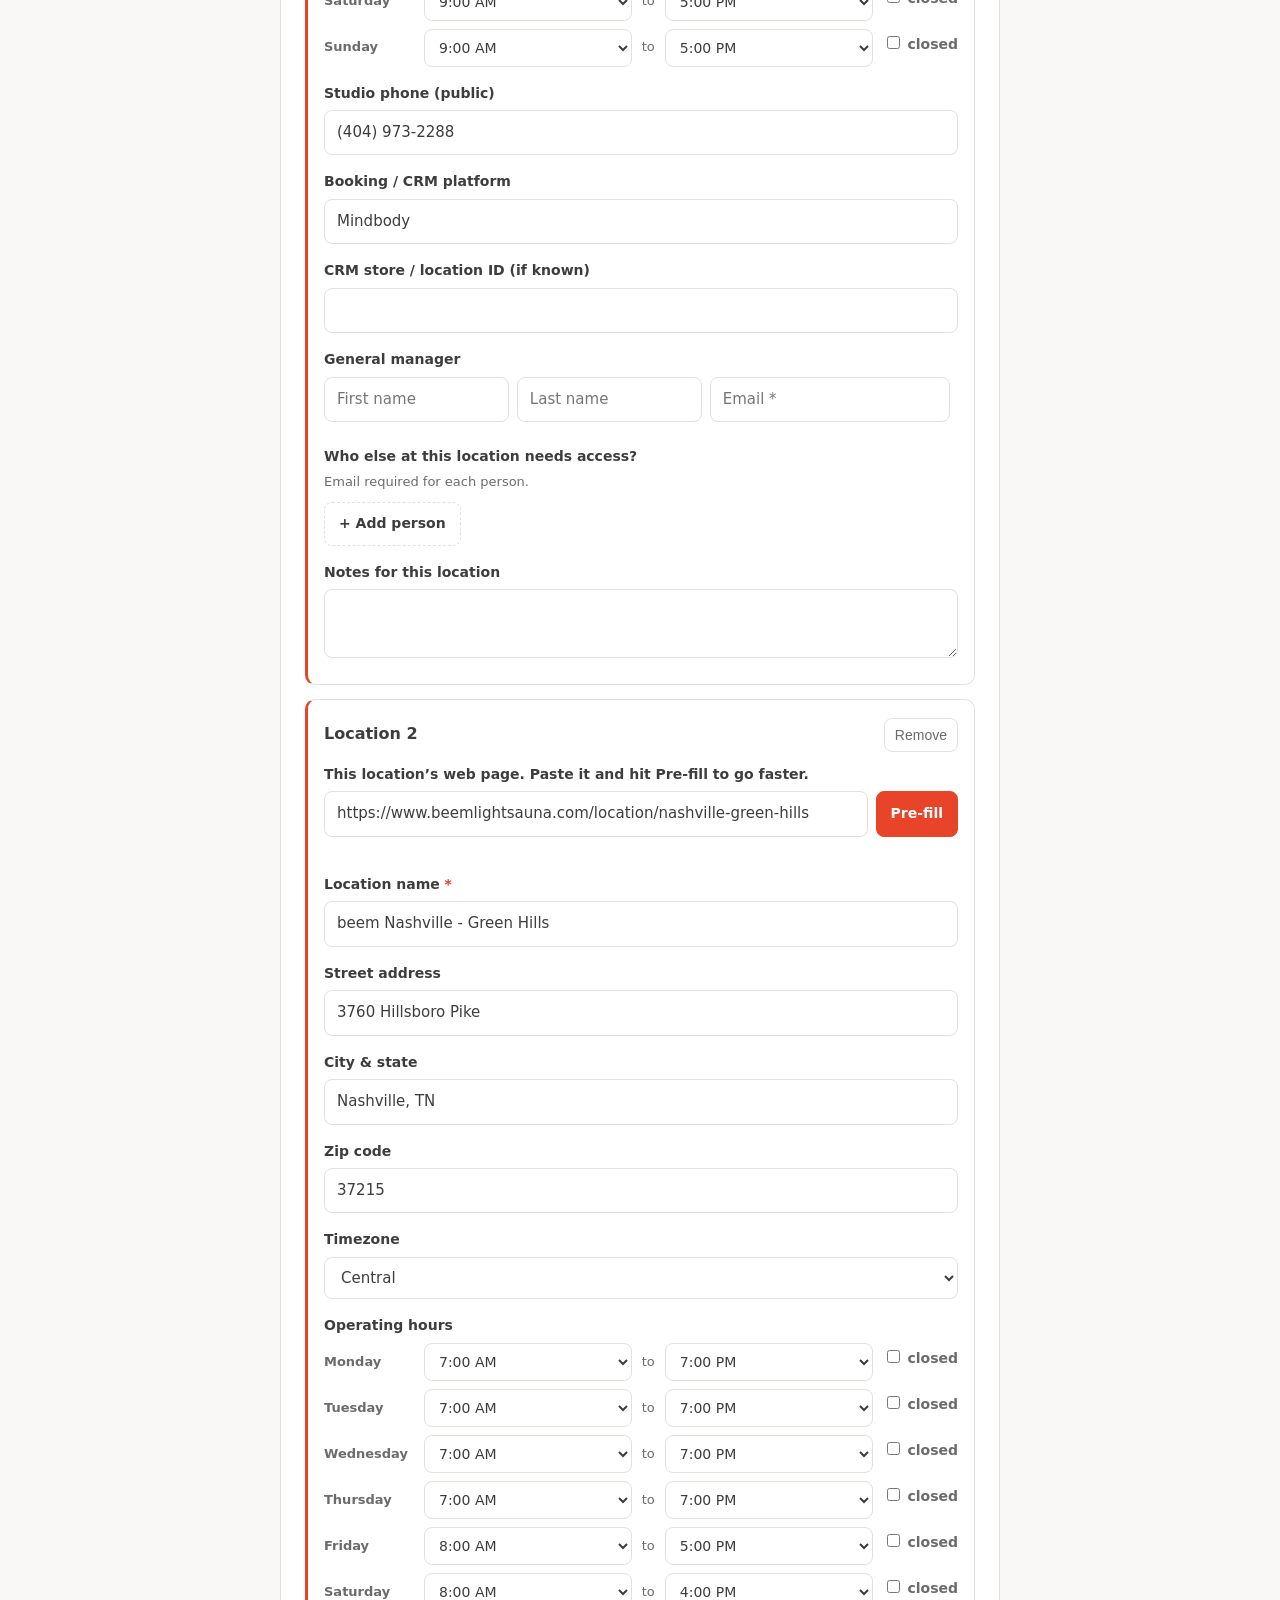
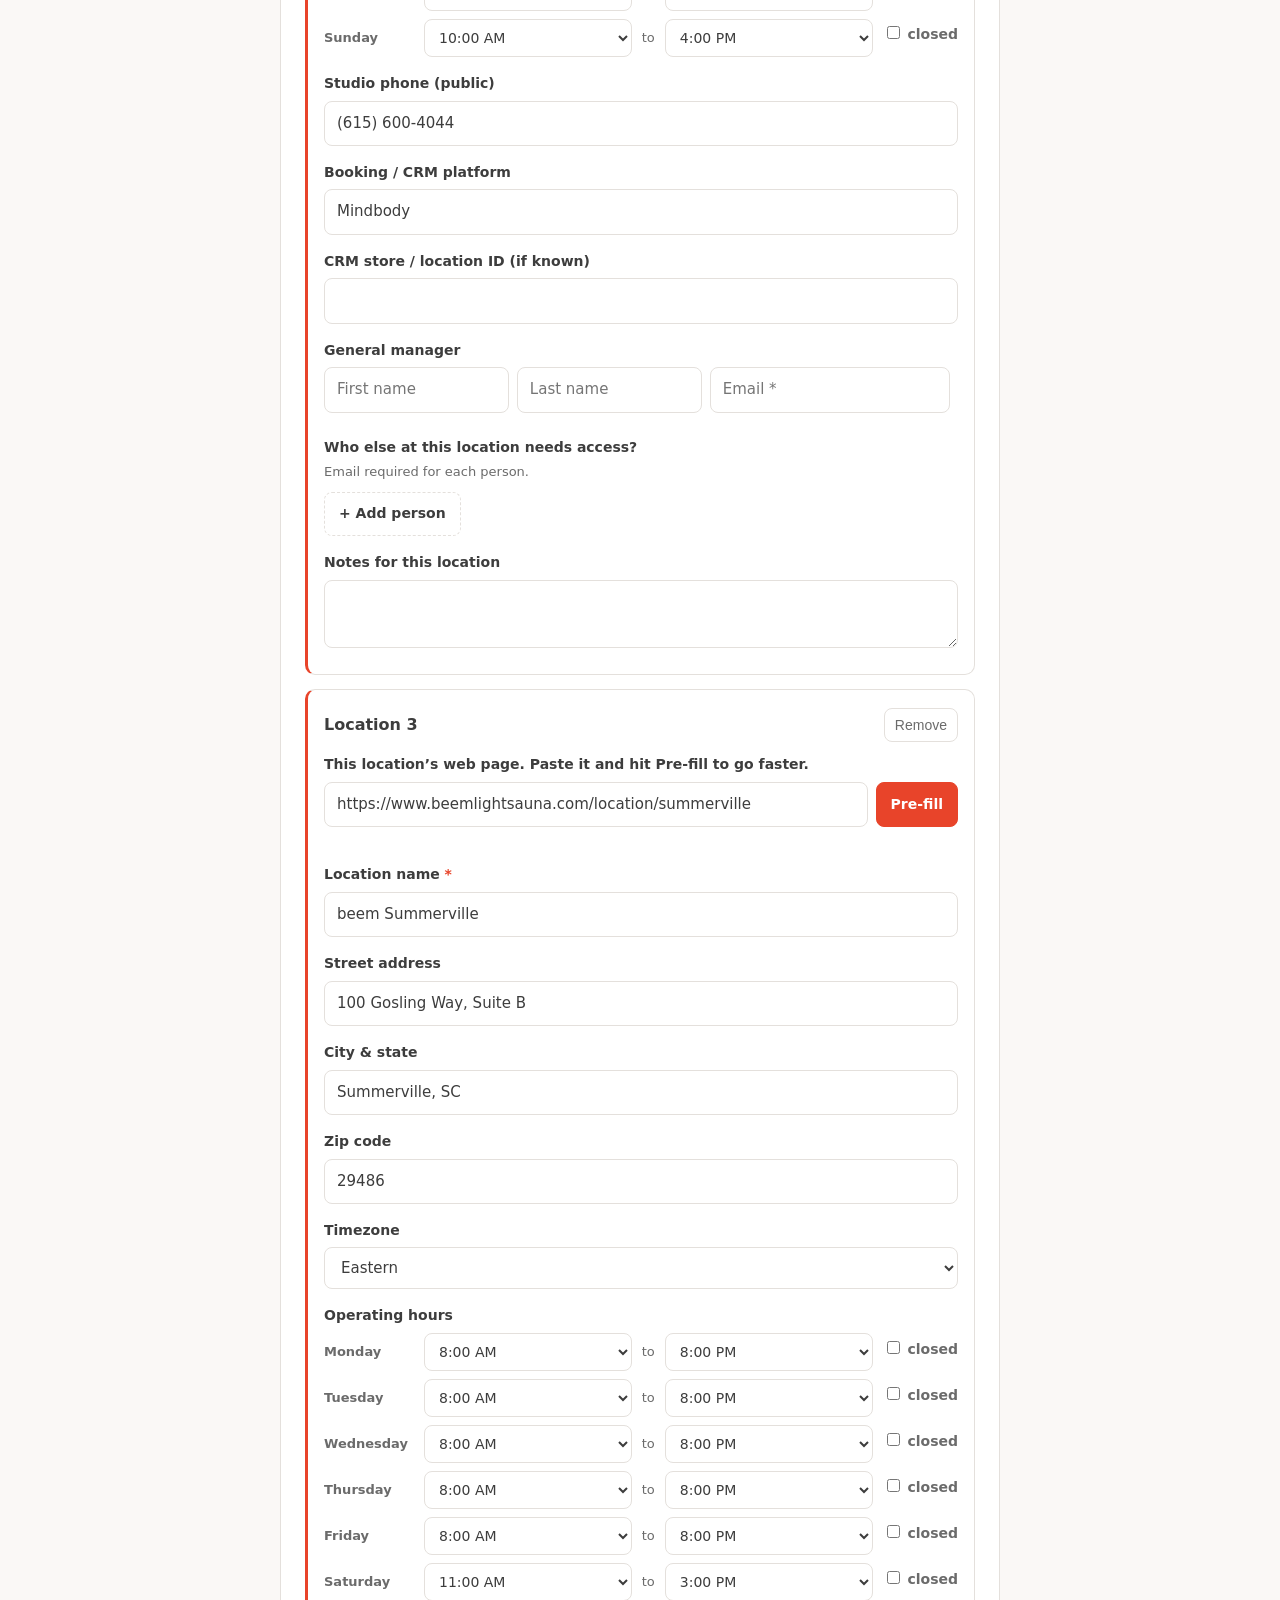
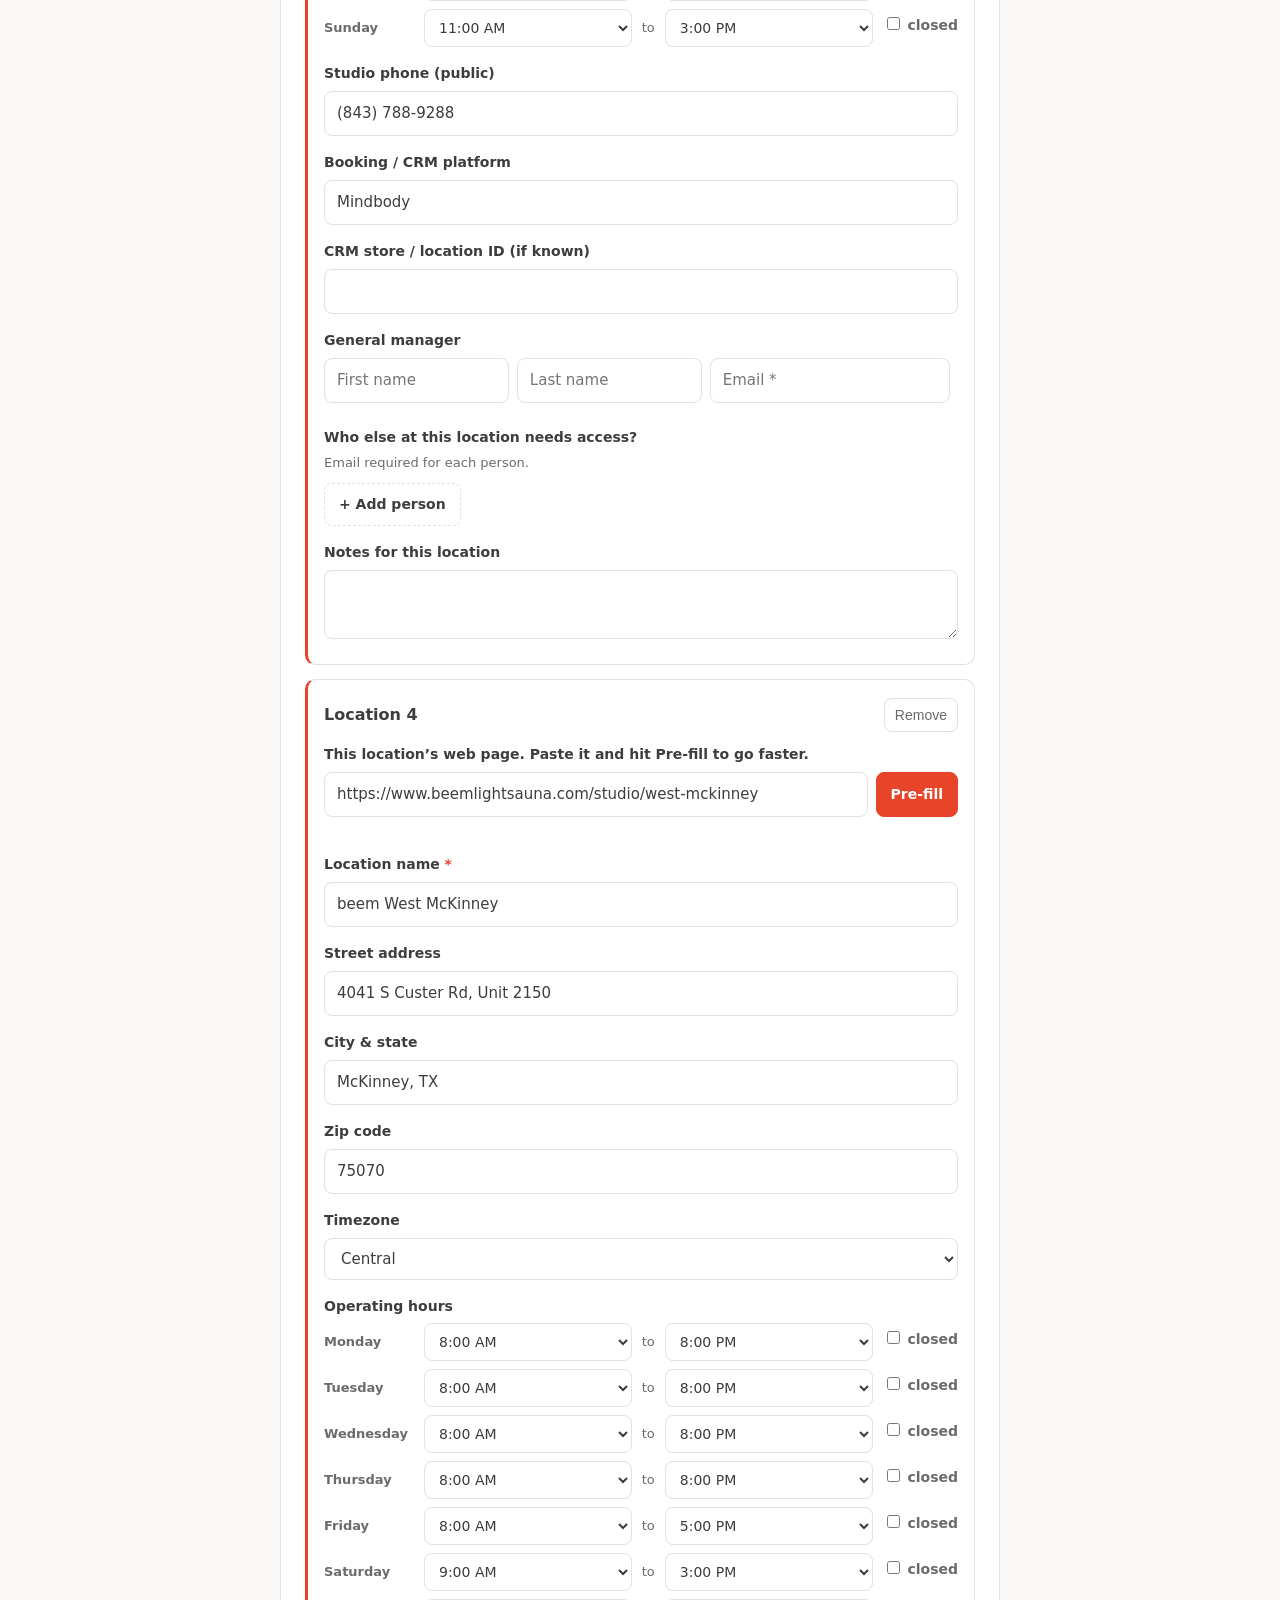
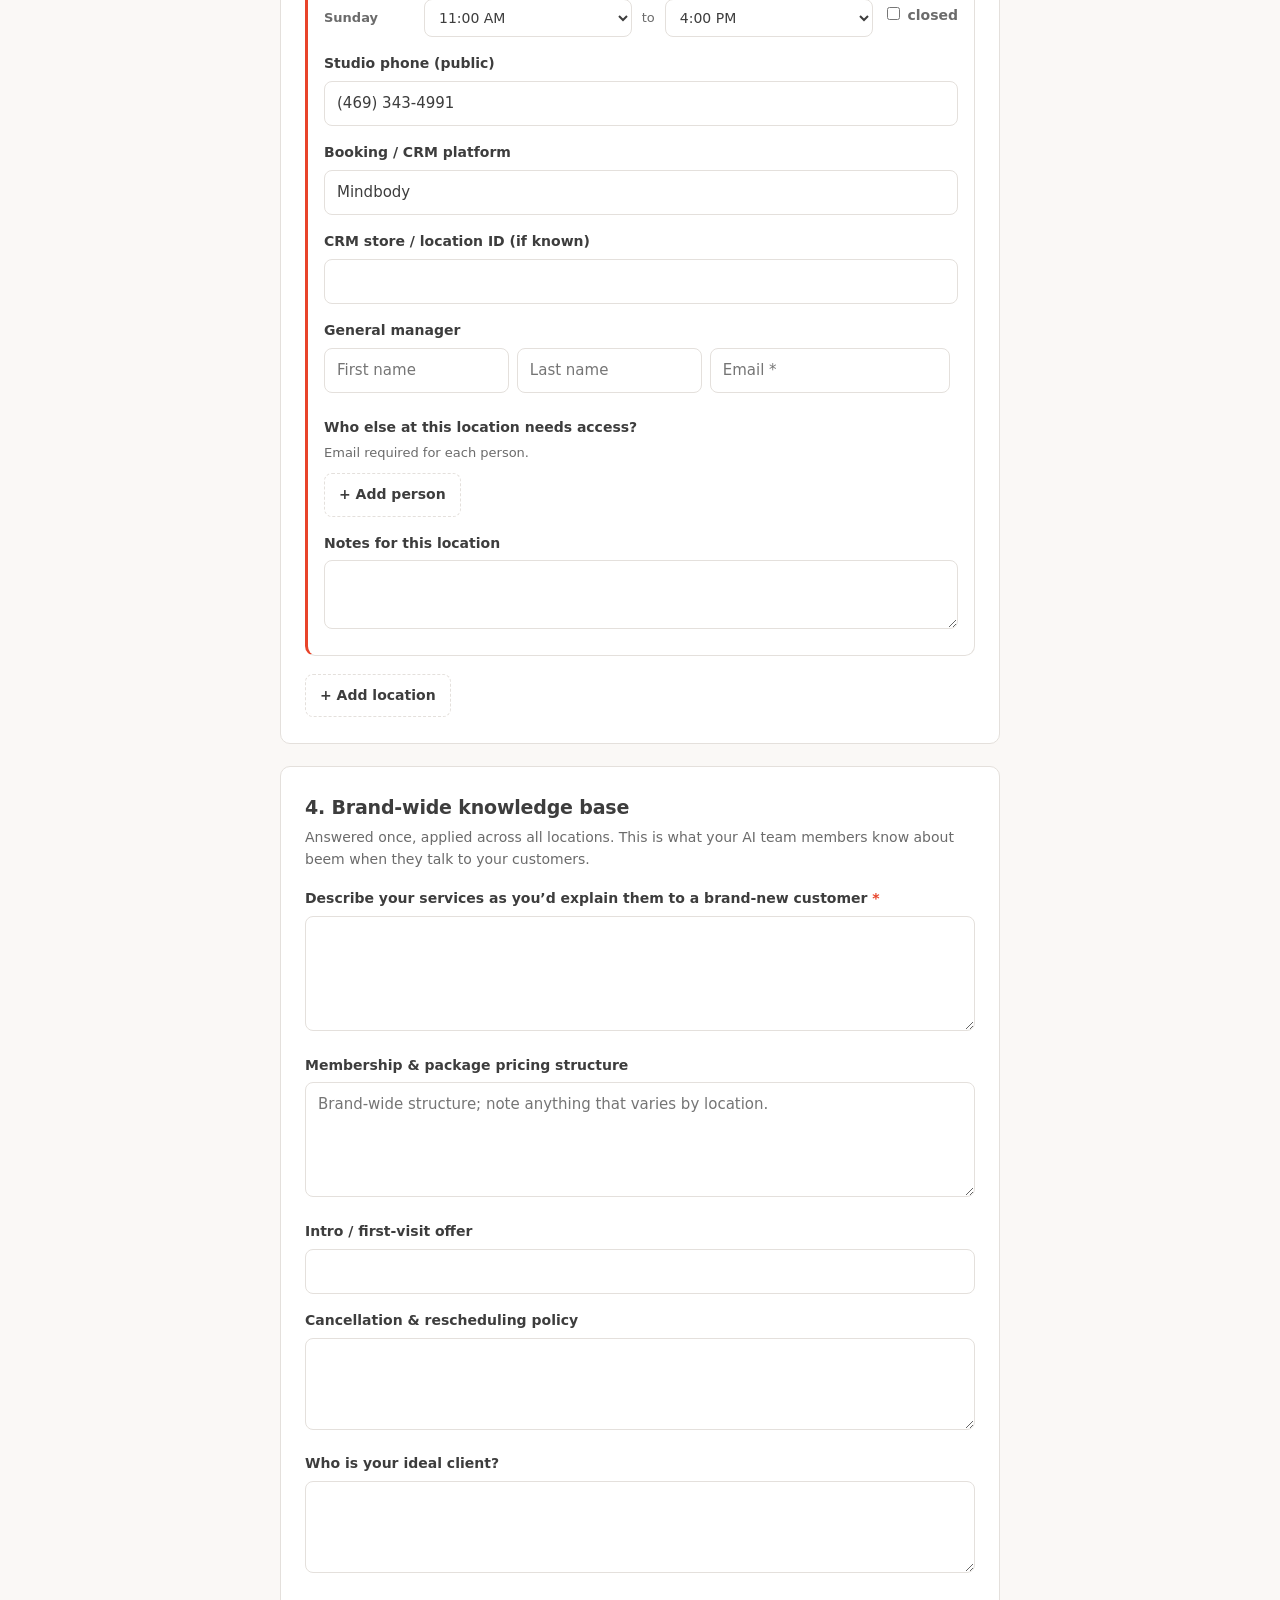
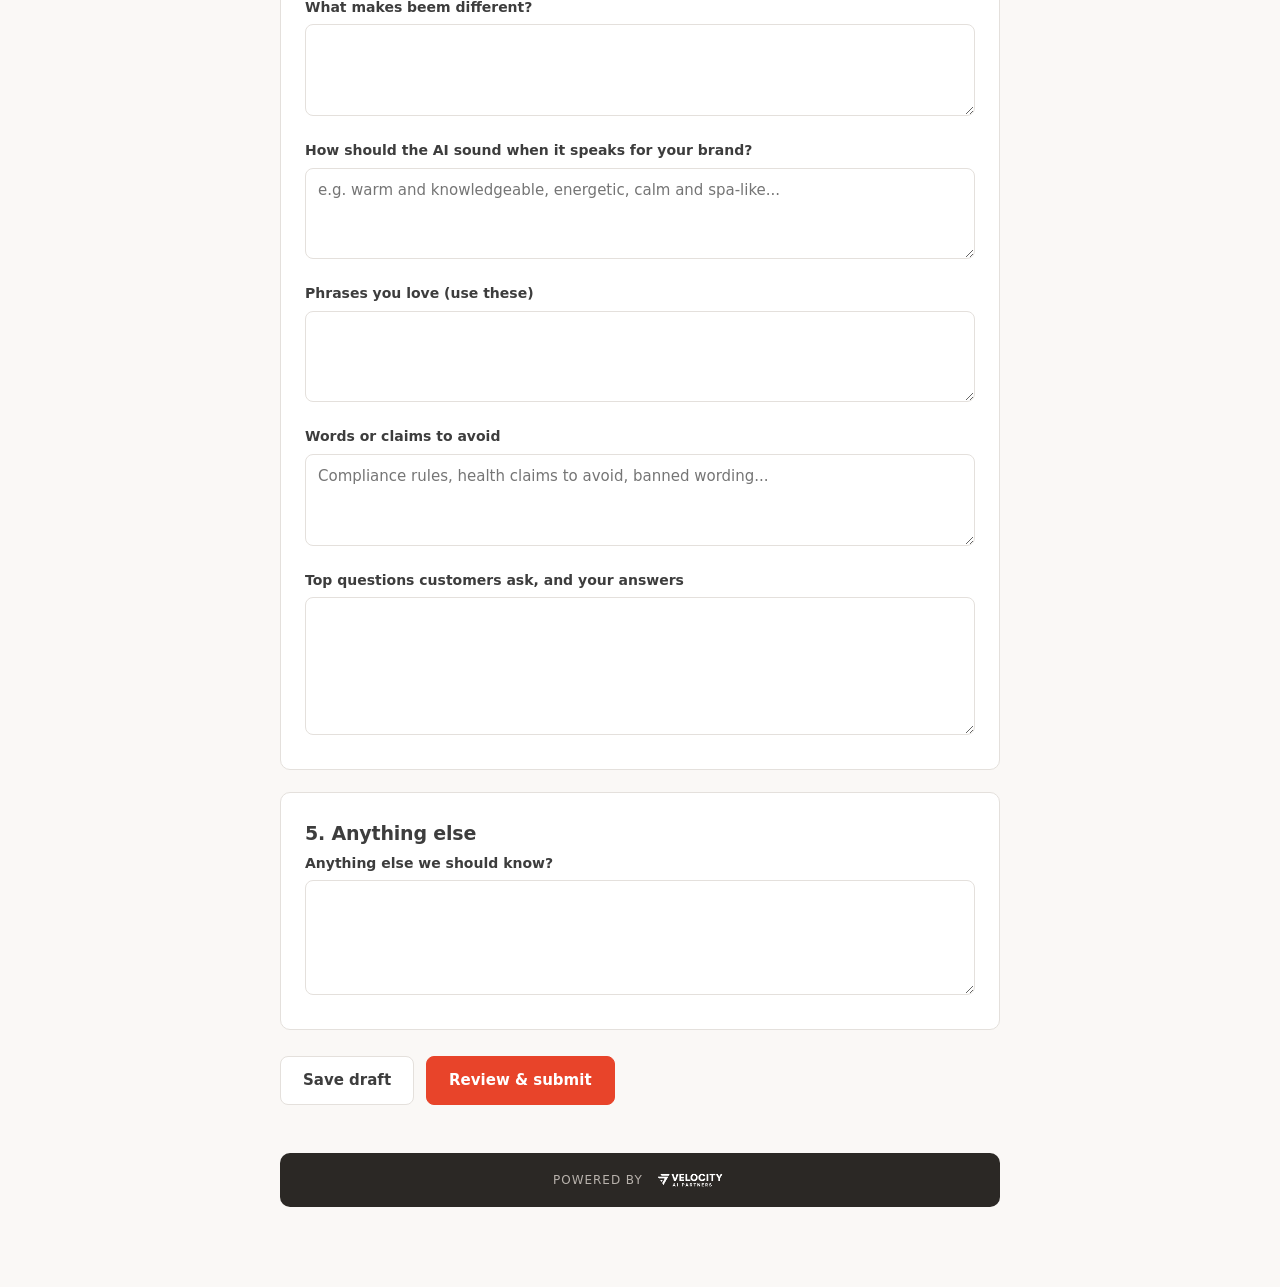
==== commit 576f278b: "Goals section at #2 (pilot-success question); tail section becomes plain 'Anything else' - New secti" ====
--- a/franchisor.html
+++ b/franchisor.html
@@ -108,6 +108,6 @@
     <img src="velocity-logo-white.png" alt="Velocity AI Partners" class="footer-logo">
   </footer>
 </main>
-<script src="franchisor.js?v=12"></script>
+<script src="franchisor.js?v=13"></script>
 </body>
 </html>
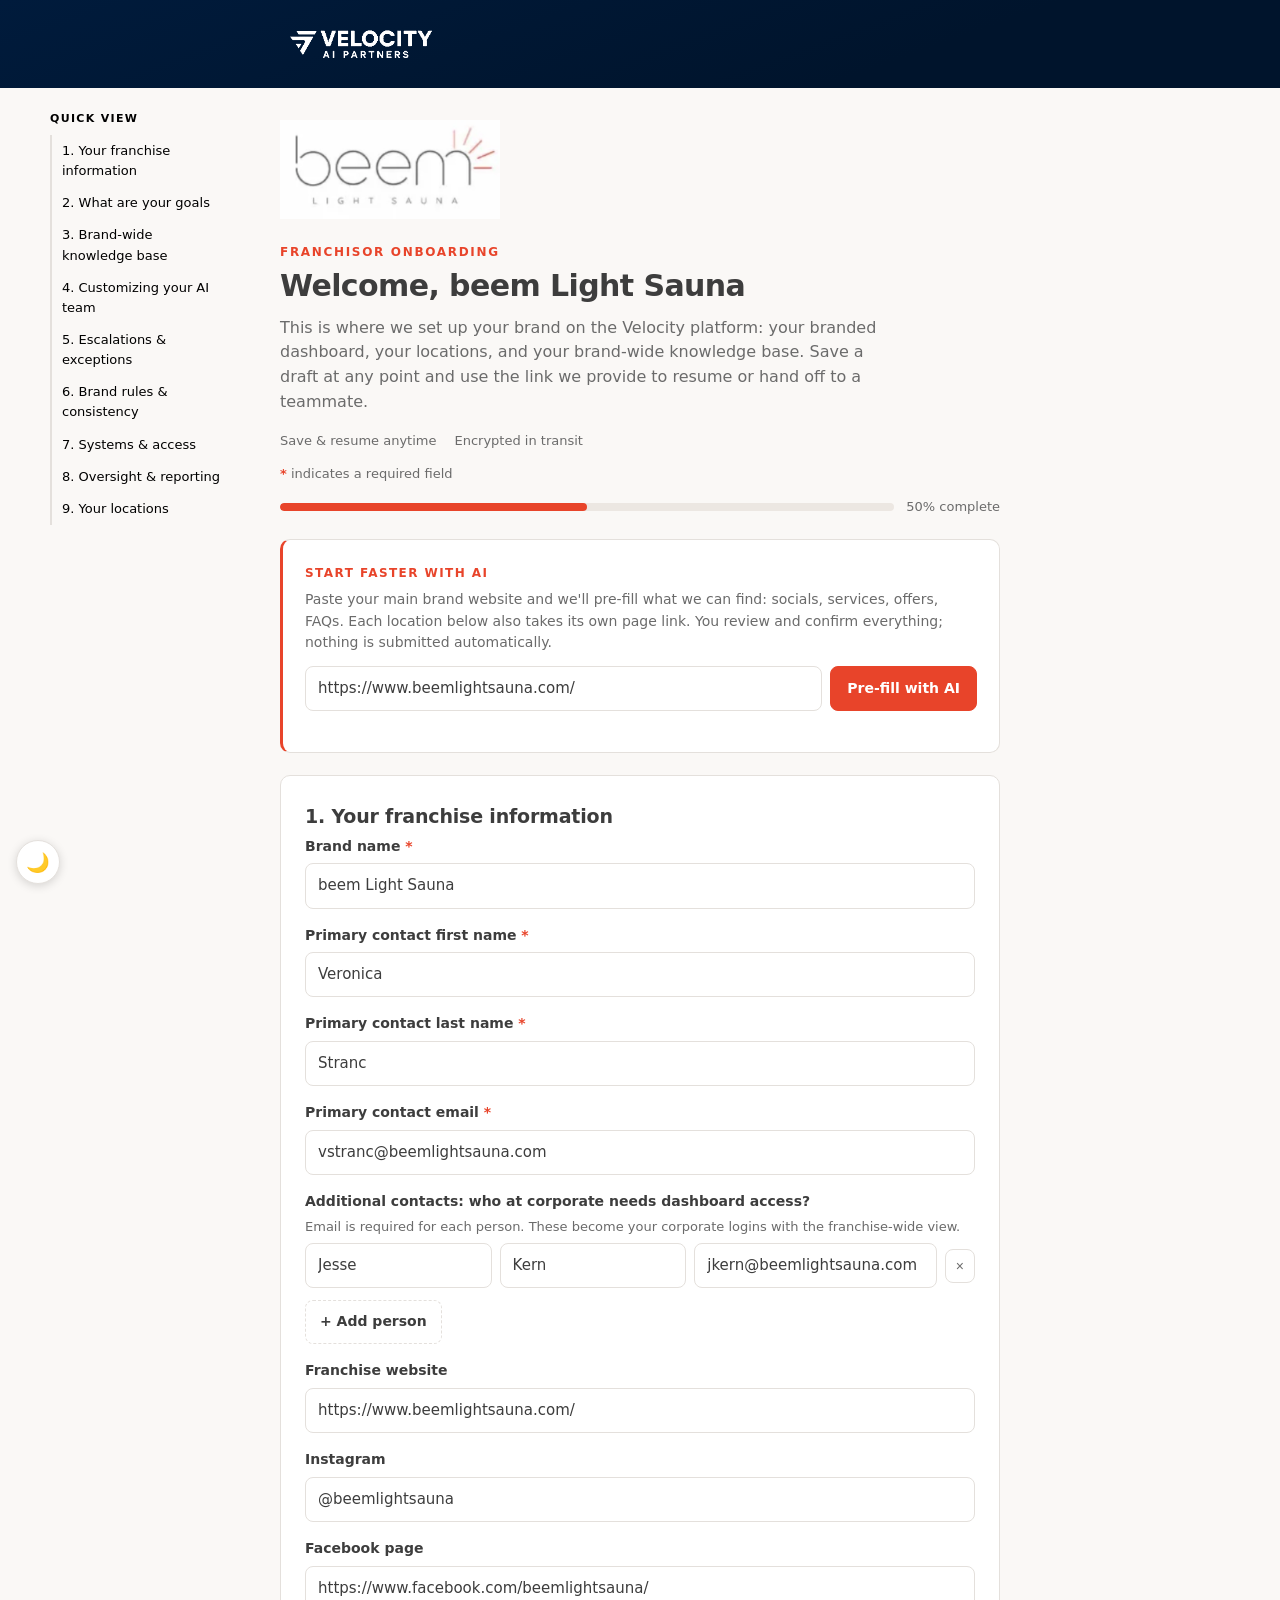
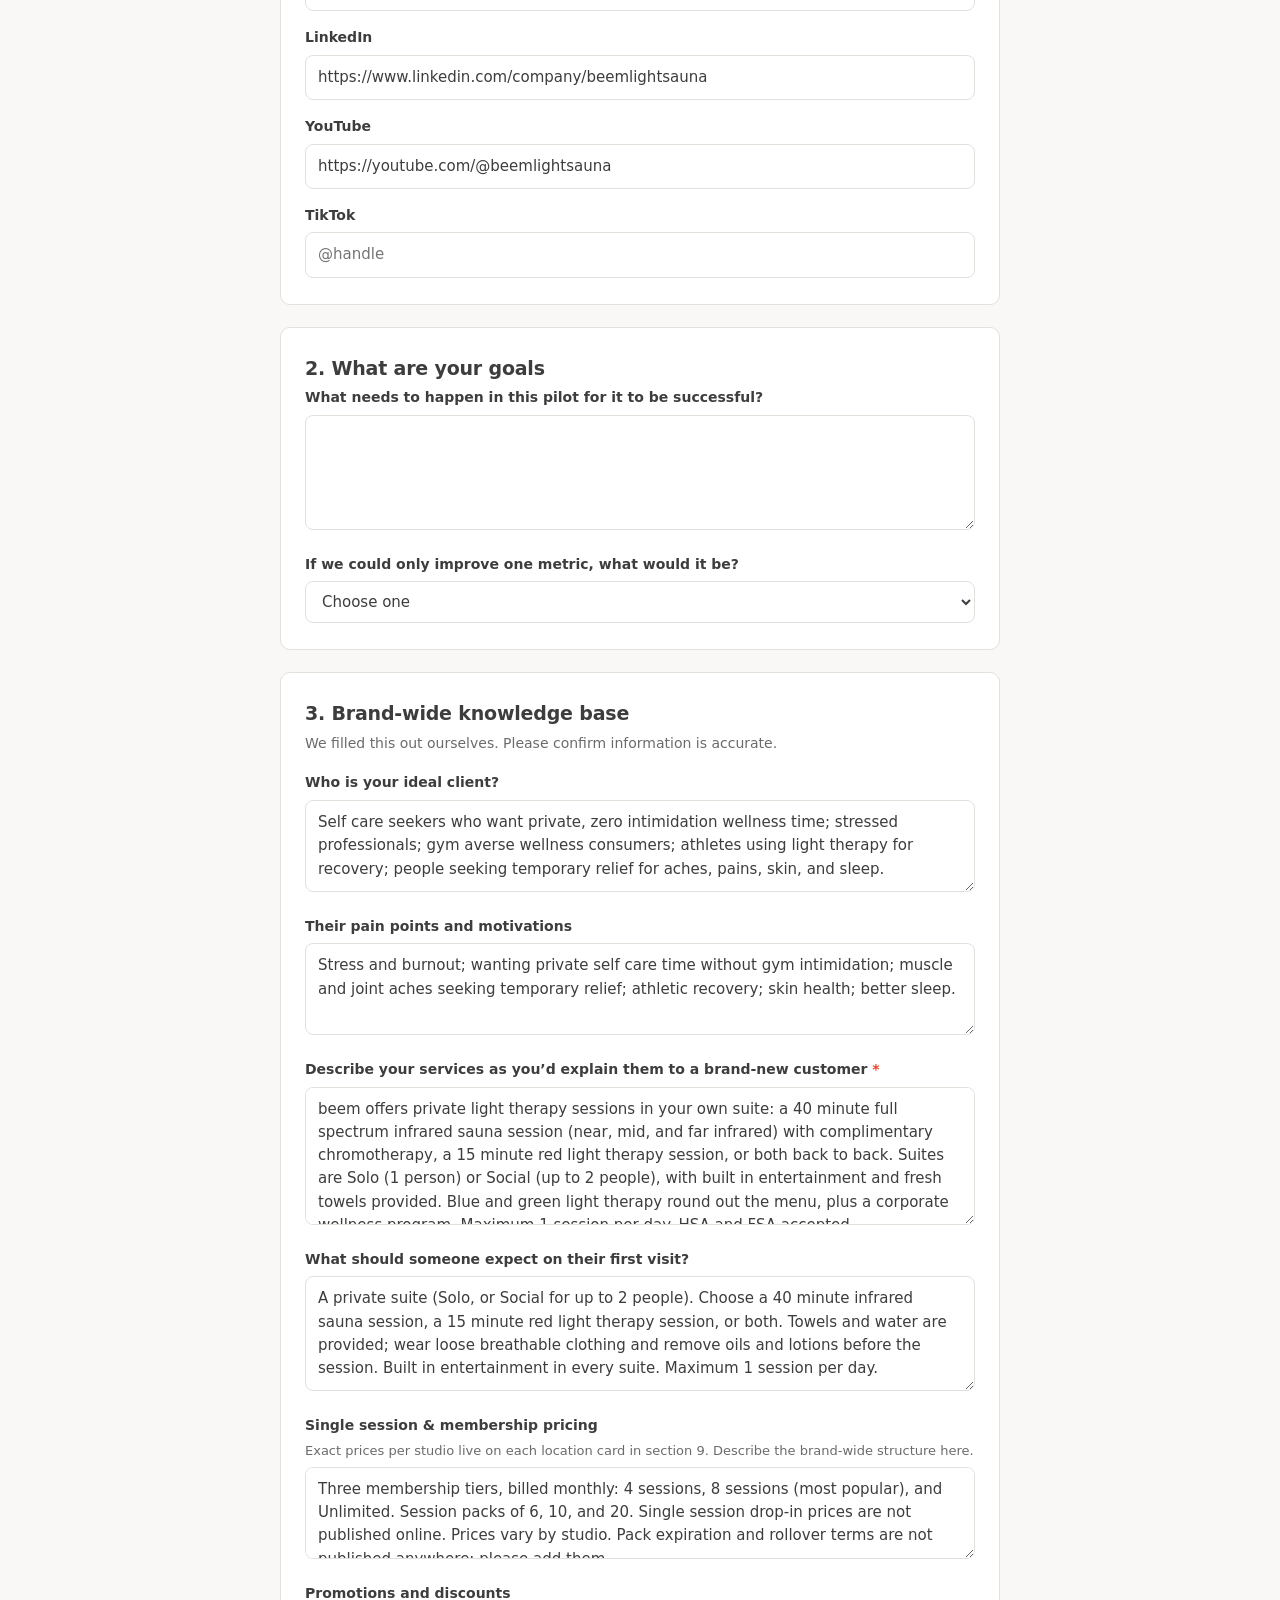
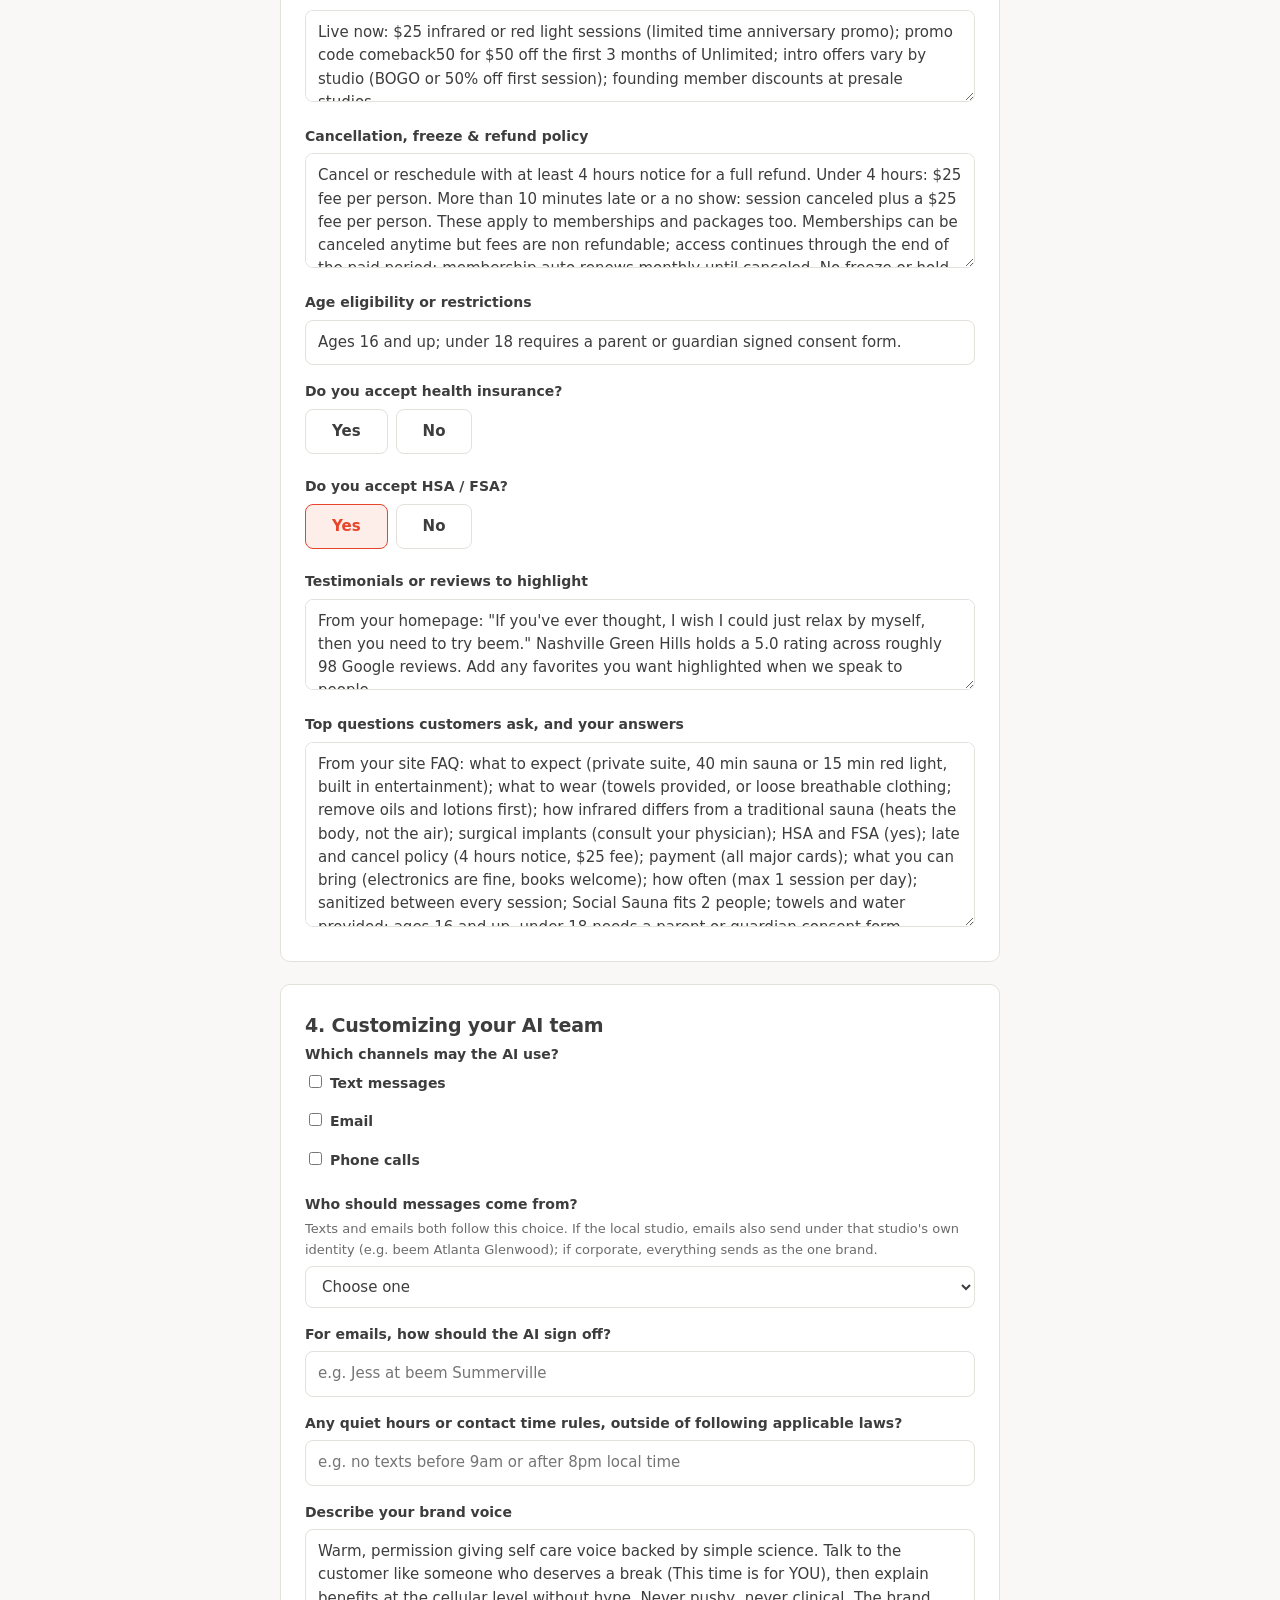
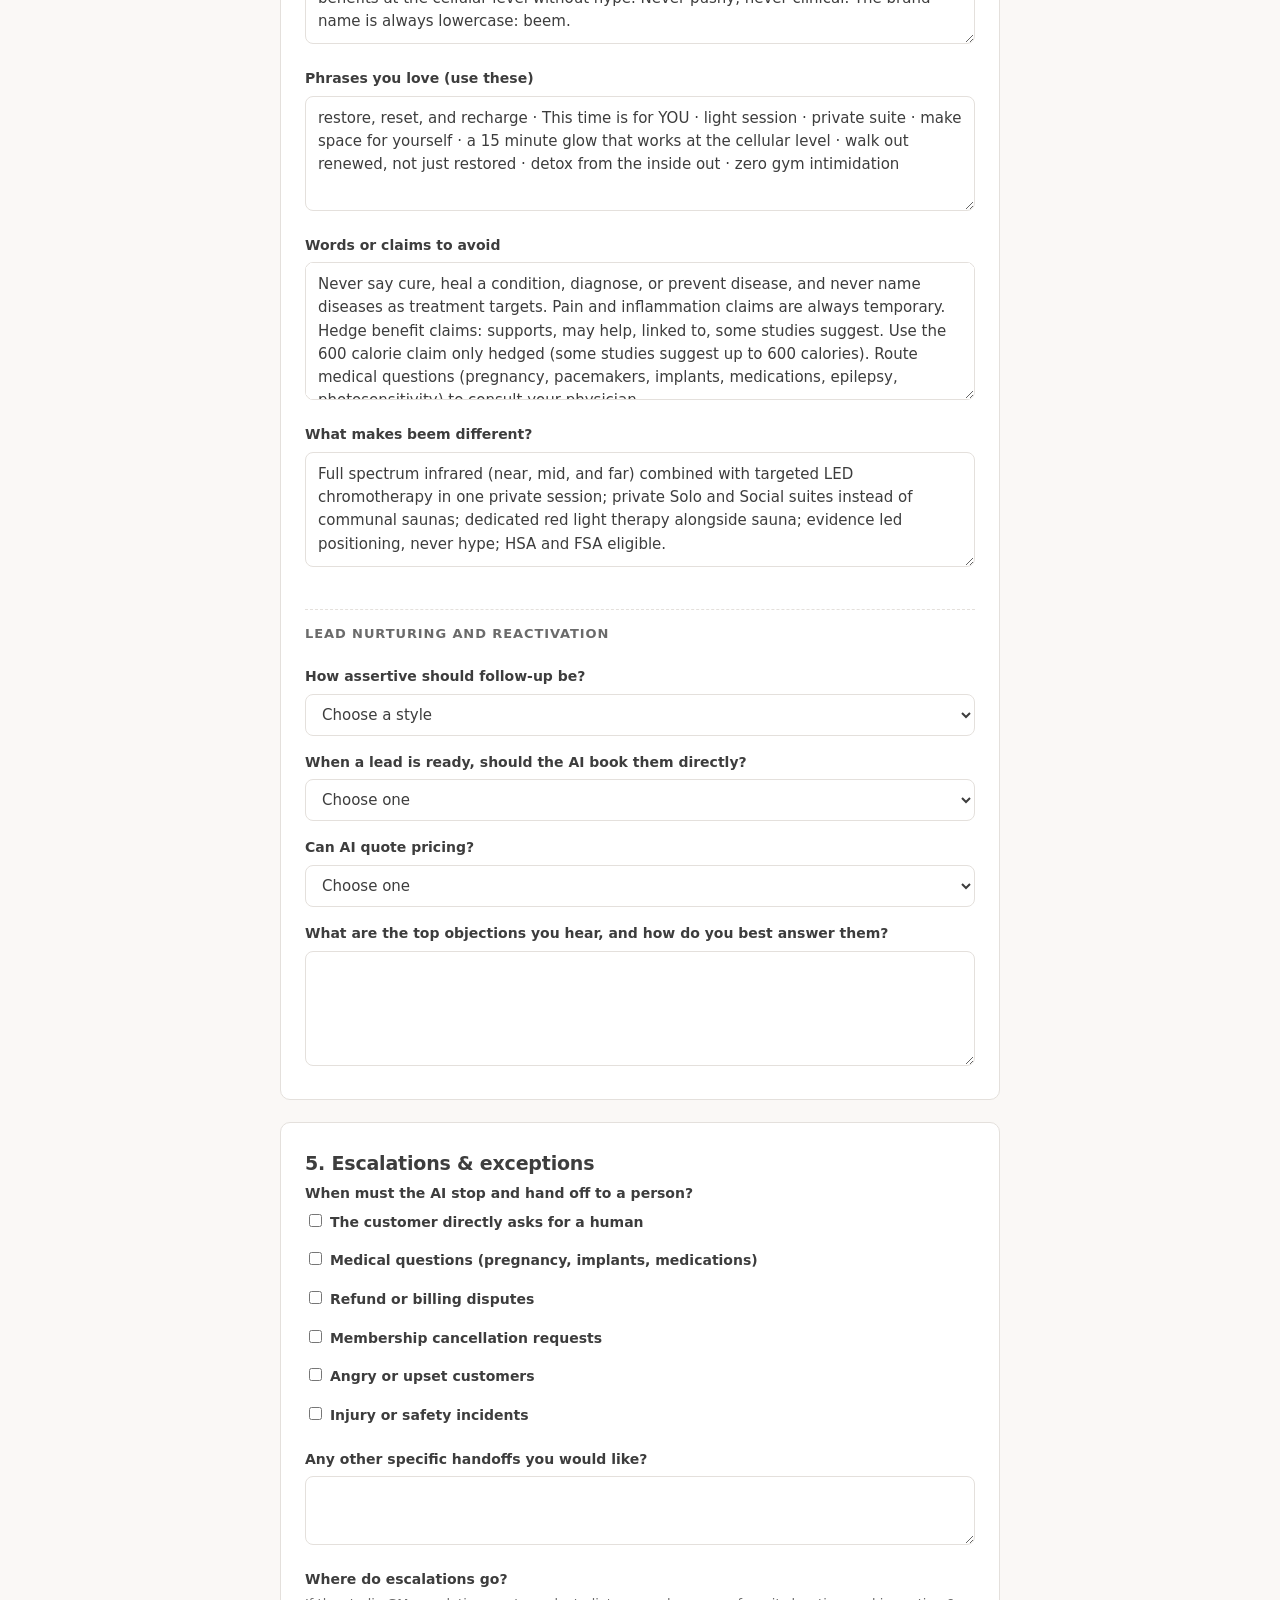
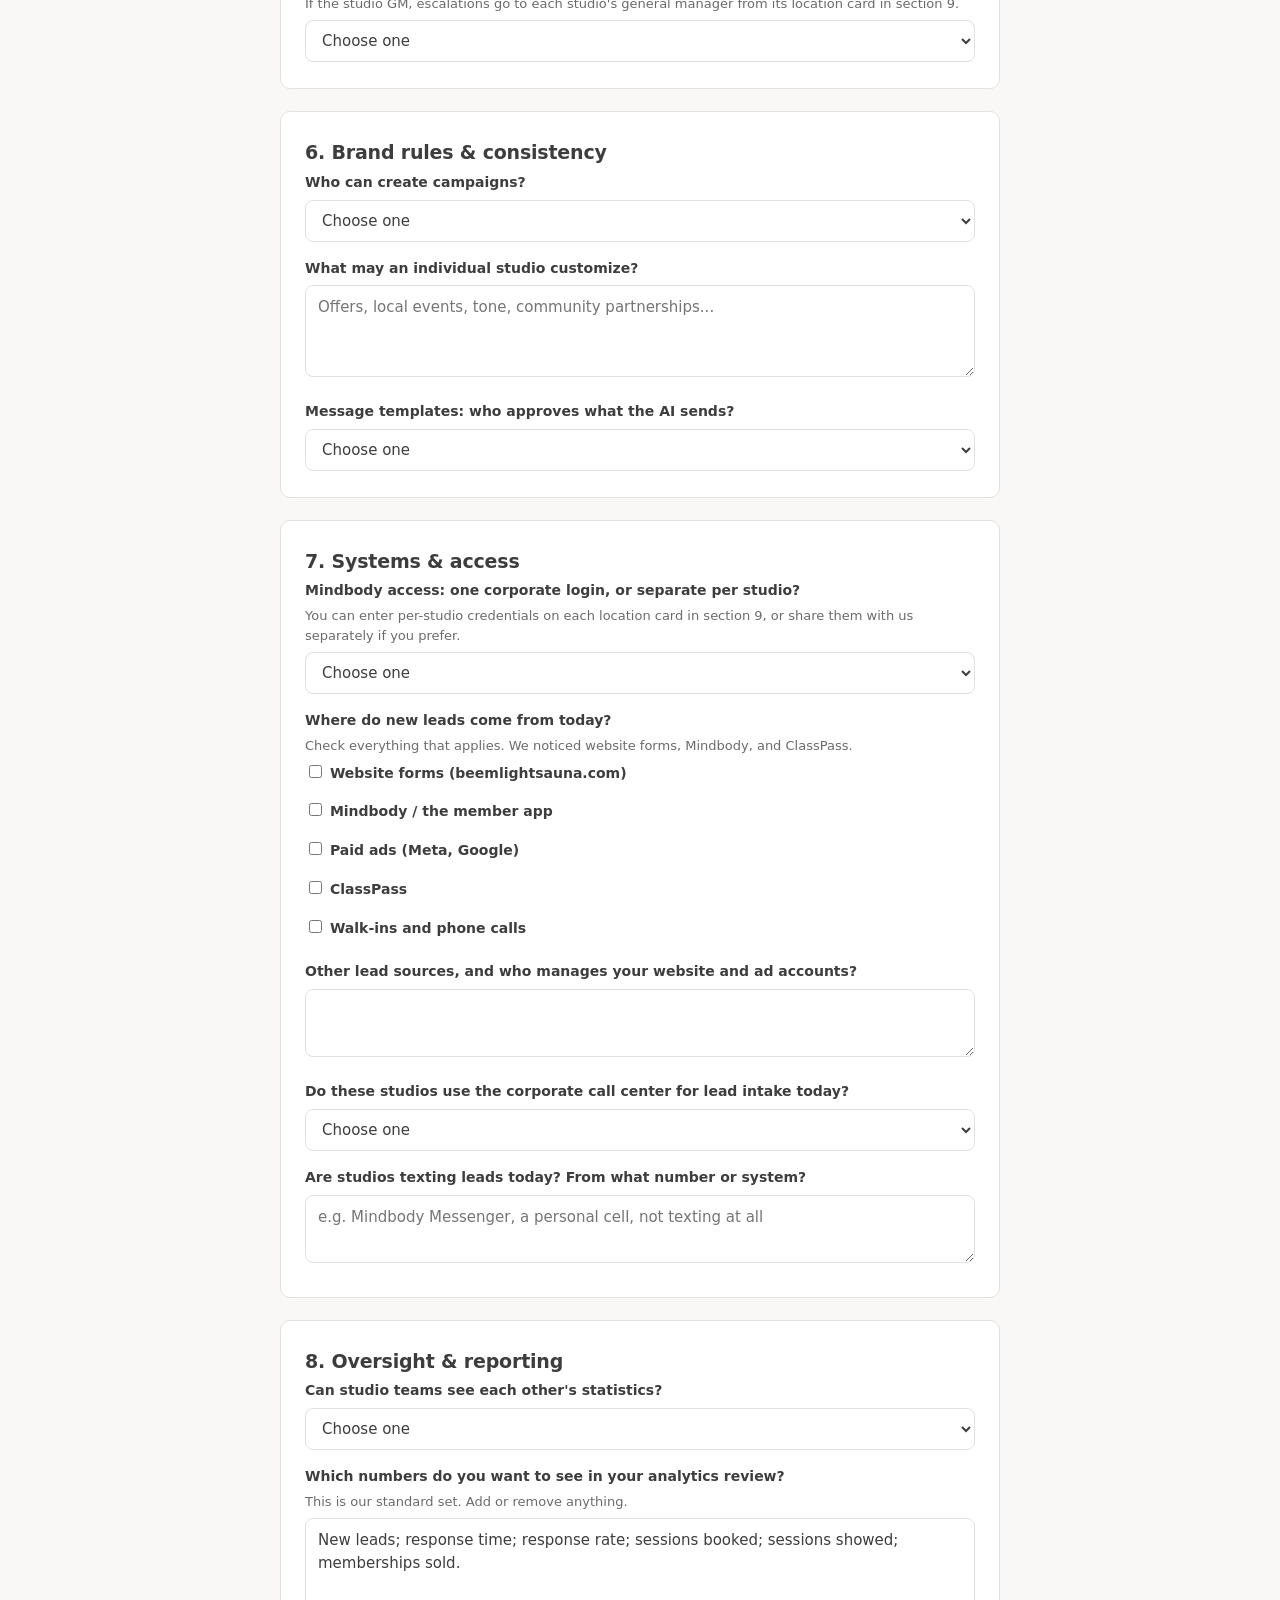
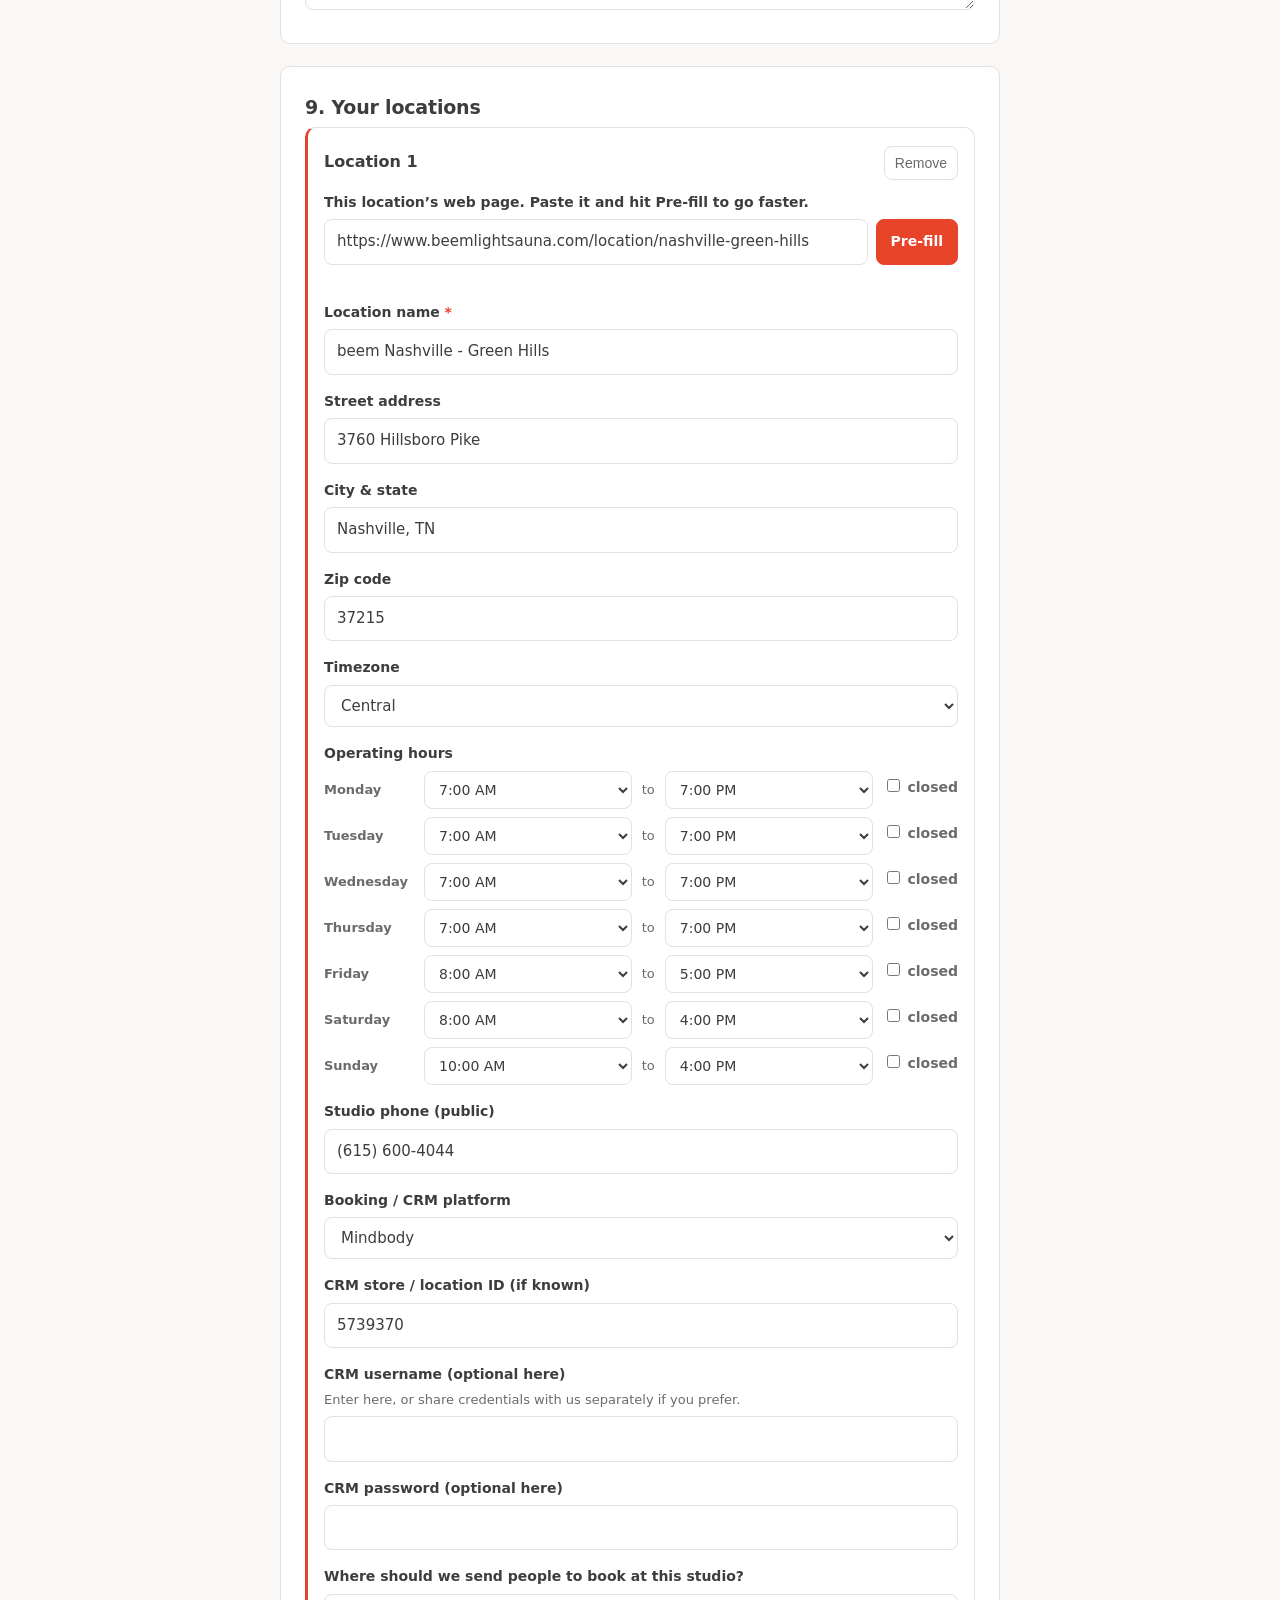
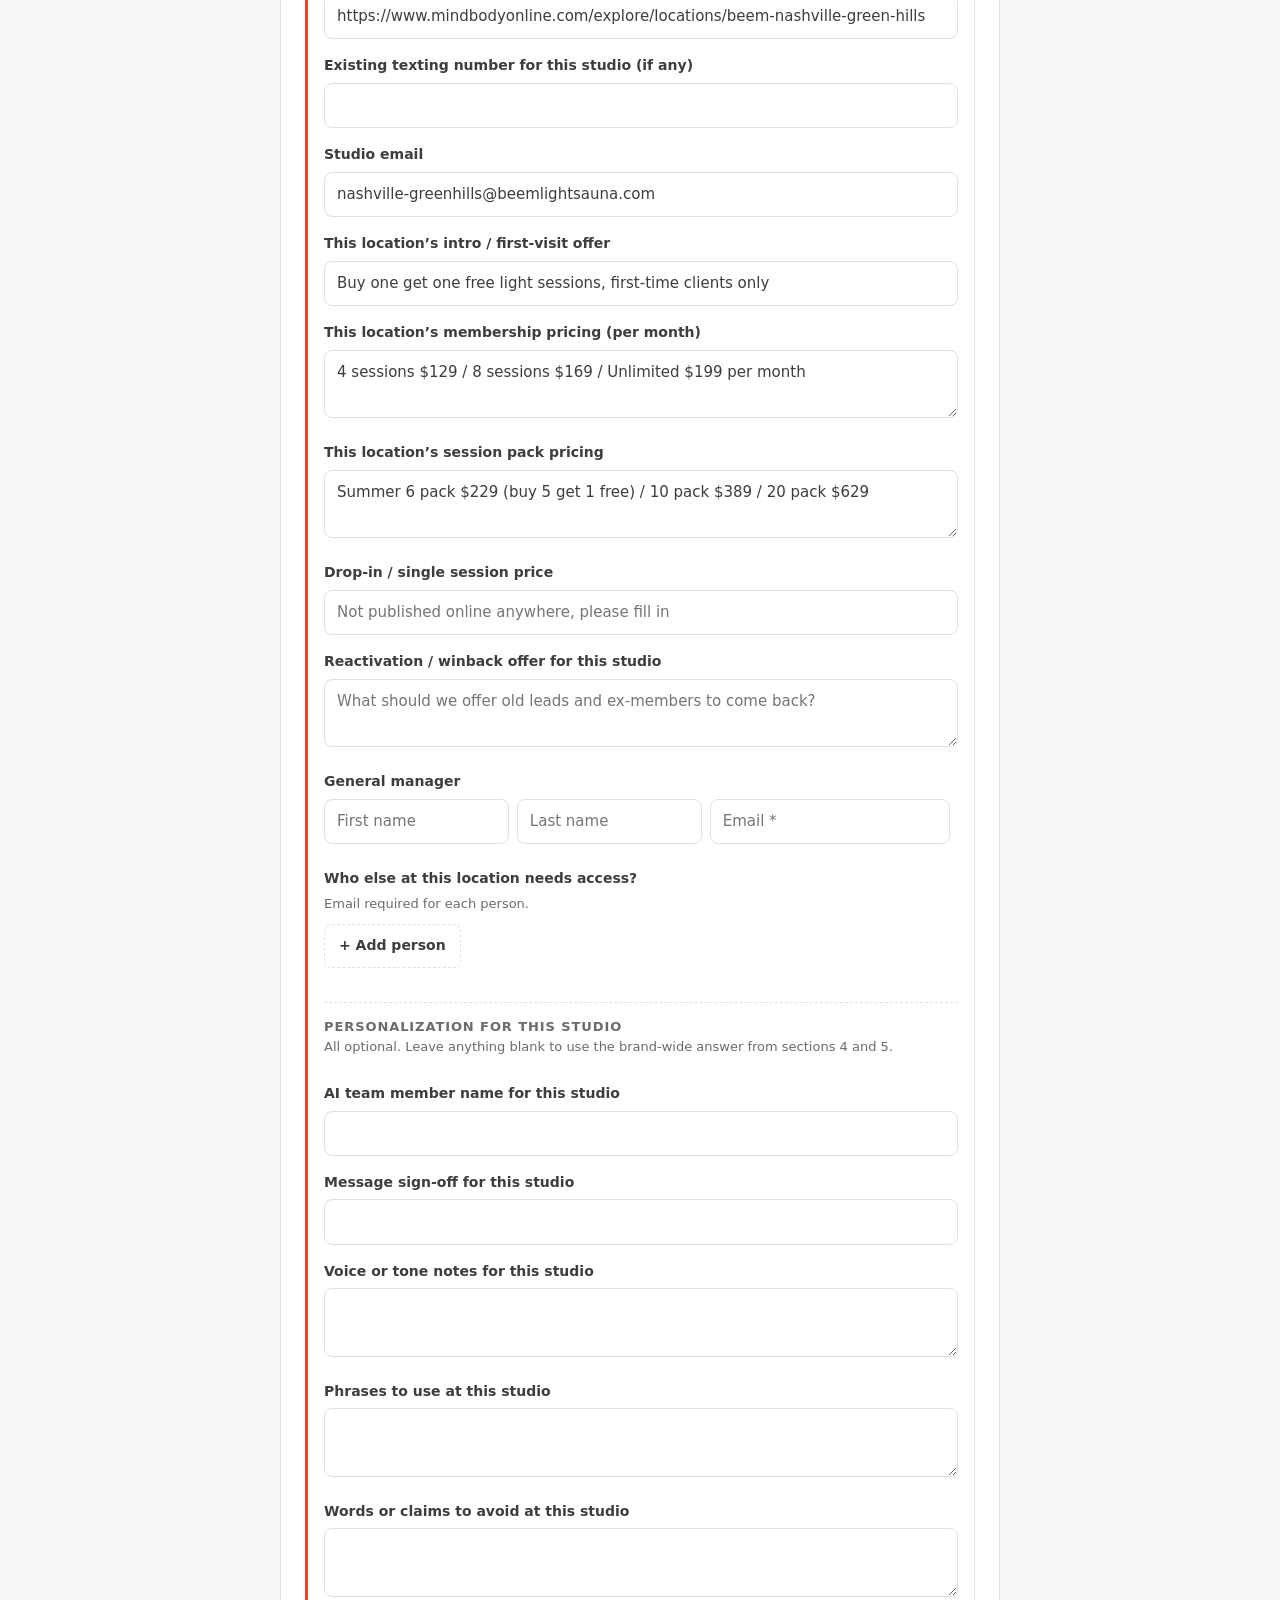
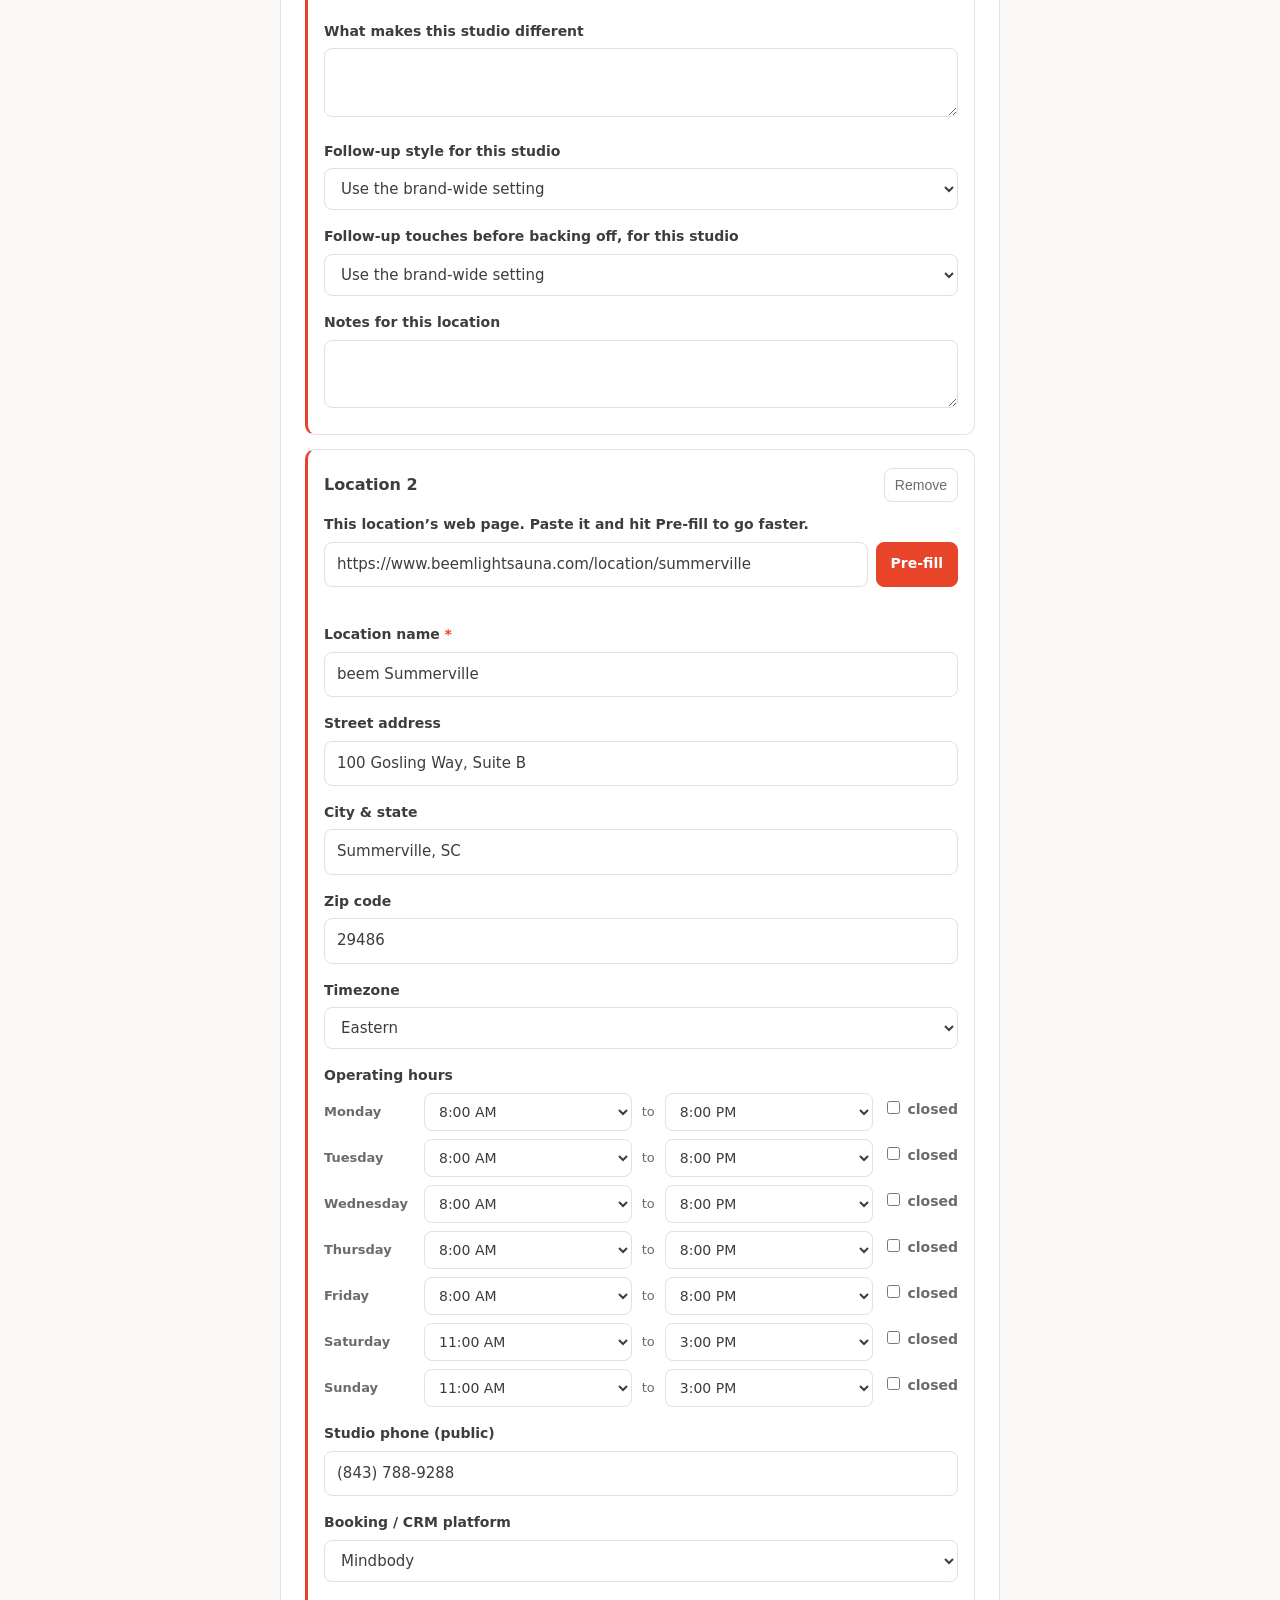
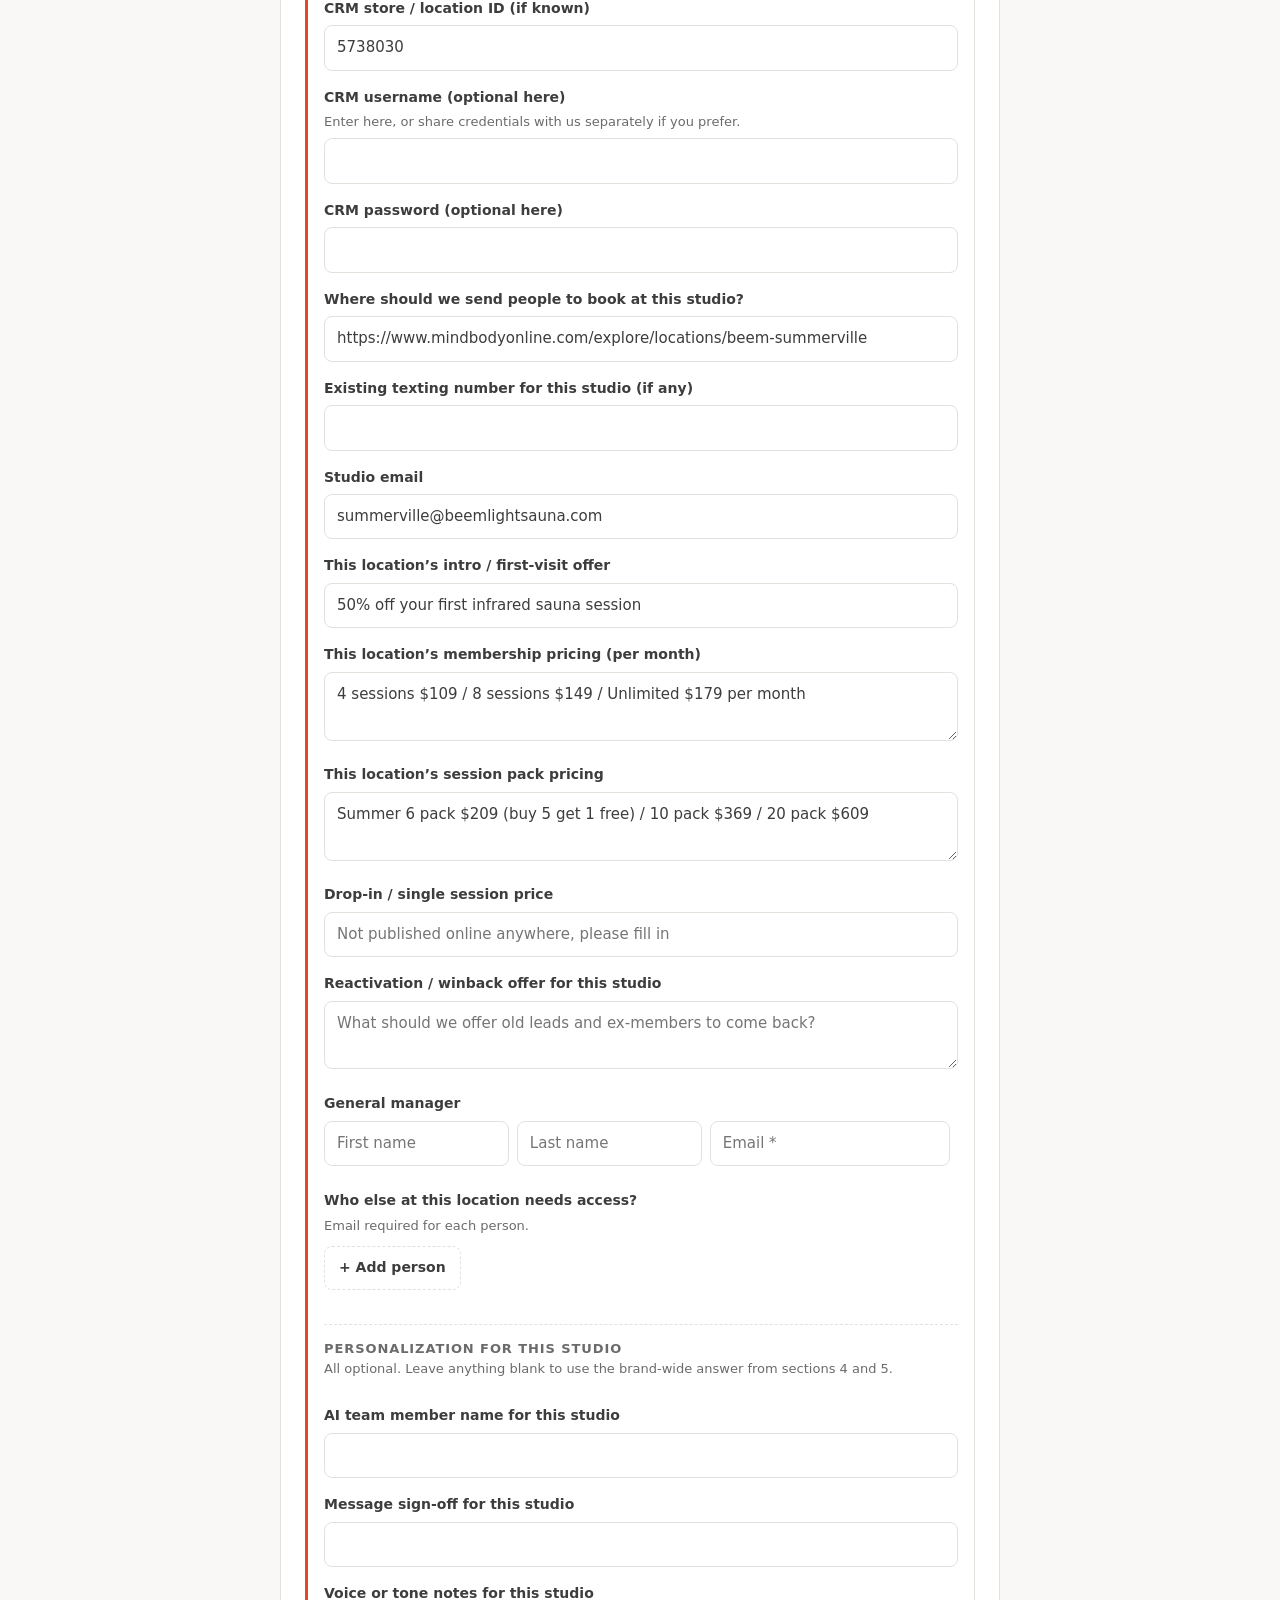
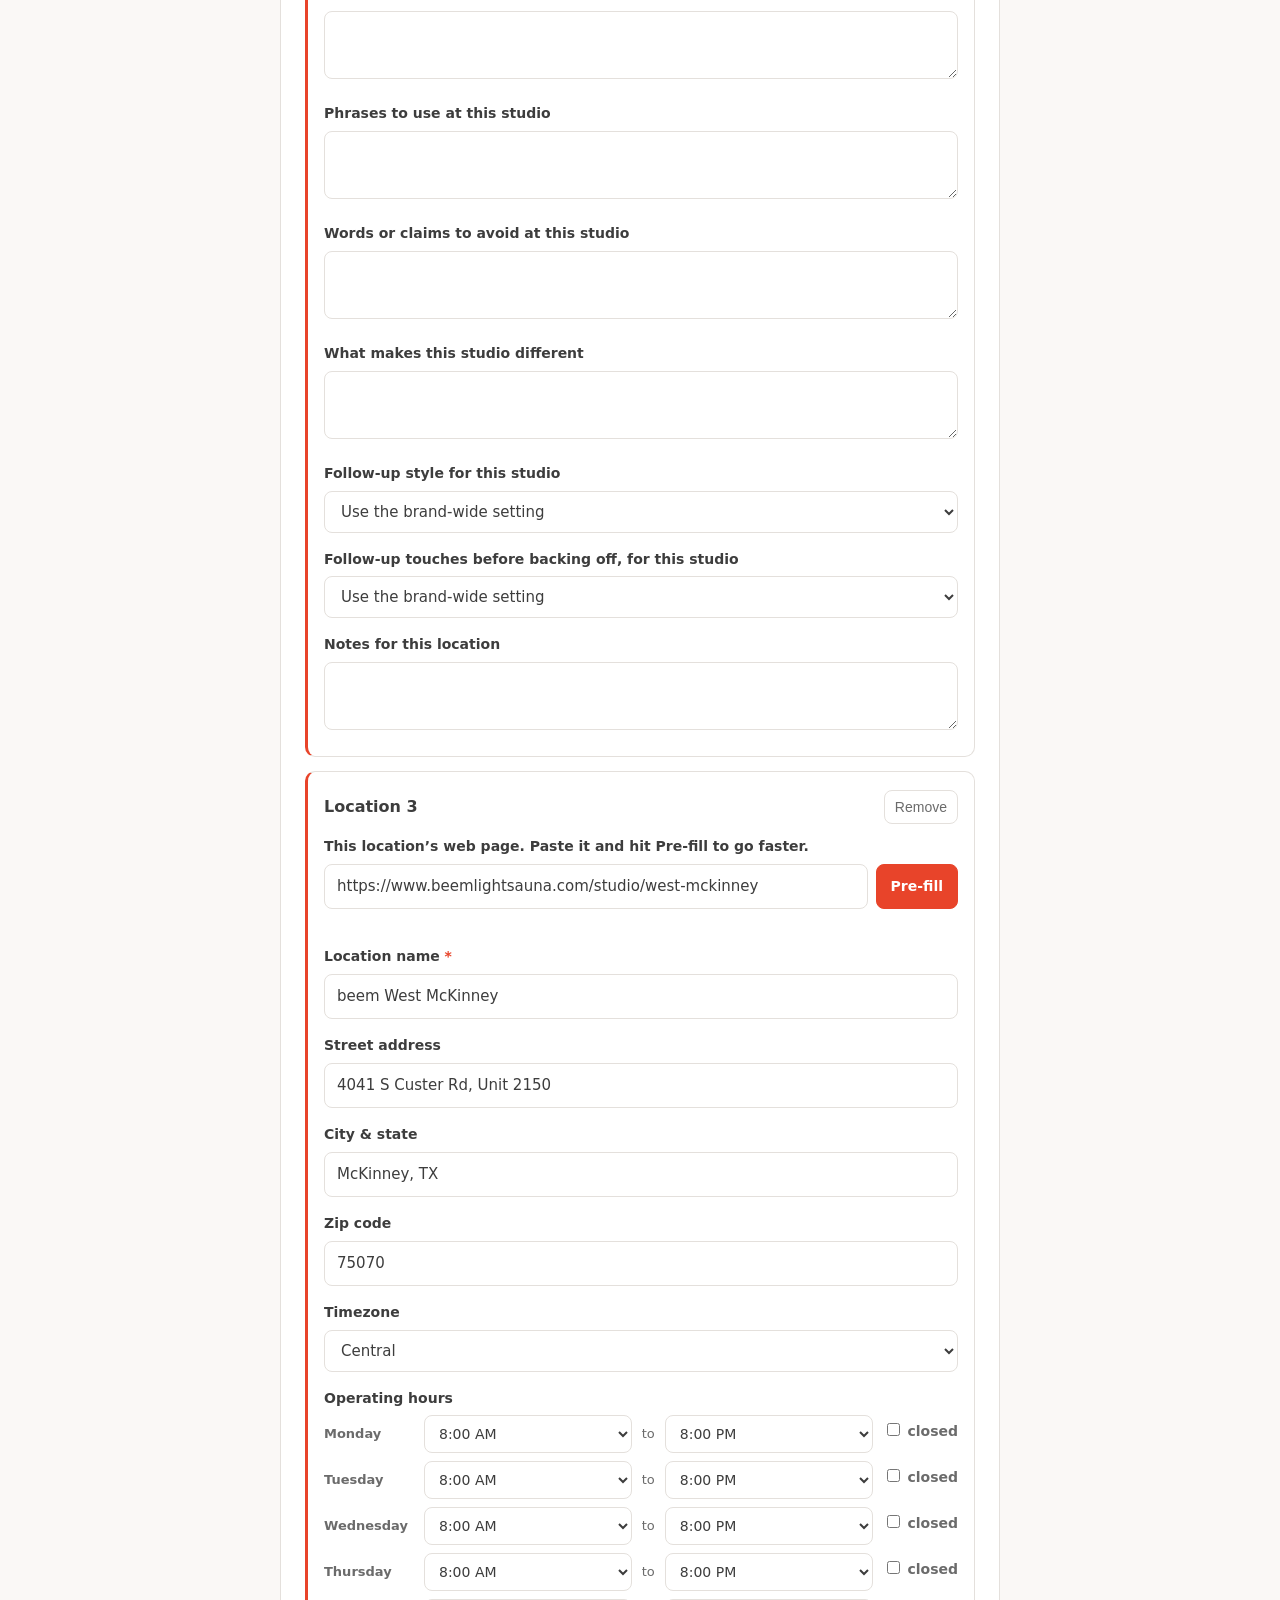
==== commit 567430a8: "Franchisor form iteration round: 9-section flow, autosave, tighter questions - Autosave: debounced a" ====
--- a/franchisor.html
+++ b/franchisor.html
@@ -9,7 +9,7 @@
 <link rel="icon" type="image/jpeg" href="favicon.jpg">
 <link rel="preconnect" href="https://rsms.me/">
 <link rel="stylesheet" href="https://rsms.me/inter/inter.css">
-<link rel="stylesheet" href="franchisor.css?v=10">
+<link rel="stylesheet" href="franchisor.css?v=15">
 </head>
 <body>
 <!-- Compact navy toolbar: slides in once you scroll past the header, with the
@@ -79,6 +79,7 @@
     <div class="actions">
       <button type="button" class="btn-secondary" id="save-draft">Save draft</button>
       <button type="submit" class="btn-primary" id="submit-btn">Review &amp; submit</button>
+      <span class="autosave-status" id="autosave-status" aria-live="polite"></span>
     </div>
   </form>
 
@@ -108,6 +109,7 @@
     <img src="velocity-logo-white.png" alt="Velocity AI Partners" class="footer-logo">
   </footer>
 </main>
-<script src="franchisor.js?v=13"></script>
+<button type="button" id="theme-toggle" class="theme-toggle" aria-label="Switch between light and dark mode" aria-pressed="false">🌙</button>
+<script src="franchisor.js?v=42"></script>
 </body>
 </html>
--- a/franchisor.css
+++ b/franchisor.css
@@ -229,7 +229,8 @@
 .location-card-head h3 { margin: 0; font-size: 16px; }
 
 /* Buttons */
-.actions { display: flex; gap: 12px; margin-top: 26px; }
+.actions { display: flex; gap: 12px; margin-top: 26px; align-items: center; flex-wrap: wrap; }
+.autosave-status { font-size: 13px; color: var(--ink-soft); }
 .btn-primary, .btn-secondary {
   font: inherit;
   font-size: 15px;
@@ -442,3 +443,103 @@
   .actions { flex-direction: column; }
   .btn-primary, .btn-secondary { width: 100%; }
 }
+
+/* --- "Did we get this right?" finding cards ---------------------------------- */
+.finding-card {
+  border: 1px solid var(--line);
+  border-left: 3px solid var(--accent);
+  border-radius: var(--radius);
+  background: #fff;
+  padding: 14px 16px;
+}
+.finding-quote {
+  margin: 0 0 8px;
+  padding: 0 0 0 12px;
+  border-left: 2px solid var(--line);
+  font-style: italic;
+  color: var(--ink);
+  font-size: 14.5px;
+  line-height: 1.55;
+}
+.finding-source {
+  font-size: 12.5px;
+  color: var(--ink-soft);
+  margin-bottom: 10px;
+}
+.finding-controls { display: grid; gap: 8px; }
+.finding-controls select { max-width: 340px; }
+.finding-controls textarea { resize: vertical; }
+
+/* --- Dark mode + theme toggle (bottom-left) ----------------------------------- */
+.theme-toggle {
+  position: fixed;
+  left: 16px;
+  bottom: 16px;
+  z-index: 60;
+  width: 44px;
+  height: 44px;
+  border-radius: 50%;
+  border: 1px solid var(--line);
+  background: var(--card);
+  font-size: 19px;
+  line-height: 1;
+  cursor: pointer;
+  box-shadow: 0 2px 10px rgba(0, 0, 0, 0.15);
+  display: flex;
+  align-items: center;
+  justify-content: center;
+}
+.theme-toggle:hover { border-color: var(--ink-soft); }
+
+html.dark {
+  --ink: #e8e6e3;
+  --ink-soft: #a8a49f;
+  --accent: #f0654d;
+  --accent-soft: #3a201a;
+  --line: #3a3733;
+  --bg: #161513;
+  --card: #201e1c;
+  color-scheme: dark;
+}
+html.dark .progress-inline__bar { background: #33302c; }
+html.dark input, html.dark select, html.dark textarea { background: #262421; }
+html.dark .location-card,
+html.dark .finding-card,
+html.dark .modal { background: var(--card); }
+html.dark .draft-bar { border-color: #5a3128; }
+html.dark .error-banner { background: #3a1d1d; border-color: #6b3535; color: #f0a8a8; }
+html.dark .modal-overlay { background: rgba(0, 0, 0, 0.65); }
+html.dark .ai-suggested { background: #332b14; border-color: #8a7434; }
+html.dark .section-nav__title,
+html.dark .section-nav__link,
+html.dark .section-nav__sublink { color: var(--ink); }
+html.dark .section-nav__link.is-active { color: var(--accent); }
+html.dark .prefill-status.is-success { color: #5fc47f; }
+html.dark .prefill-status.is-error { color: #f0a8a8; }
+
+/* Per-studio personalization divider inside location cards */
+.loc-subhead { margin: 18px 0 4px; padding-top: 14px; border-top: 1px dashed var(--line); }
+.loc-subhead h4 { margin: 0 0 2px; font-size: 13px; text-transform: uppercase; letter-spacing: 0.07em; color: var(--ink-soft); }
+
+/* Yes / No click boxes (radio pair styled as buttons) */
+.yesno-group { display: flex; gap: 8px; }
+.yesno-option { position: relative; }
+.yesno-option input { position: absolute; opacity: 0; pointer-events: none; }
+.yesno-option span {
+  display: inline-block;
+  padding: 10px 26px;
+  border: 1px solid var(--line);
+  border-radius: 8px;
+  background: #fff;
+  cursor: pointer;
+  font-size: 15px;
+  color: var(--ink);
+}
+.yesno-option input:checked + span {
+  border-color: var(--accent);
+  background: var(--accent-soft);
+  color: var(--accent);
+  font-weight: 600;
+}
+.yesno-option input:focus-visible + span { outline: 2px solid var(--accent); outline-offset: 2px; }
+html.dark .yesno-option span { background: #262421; }
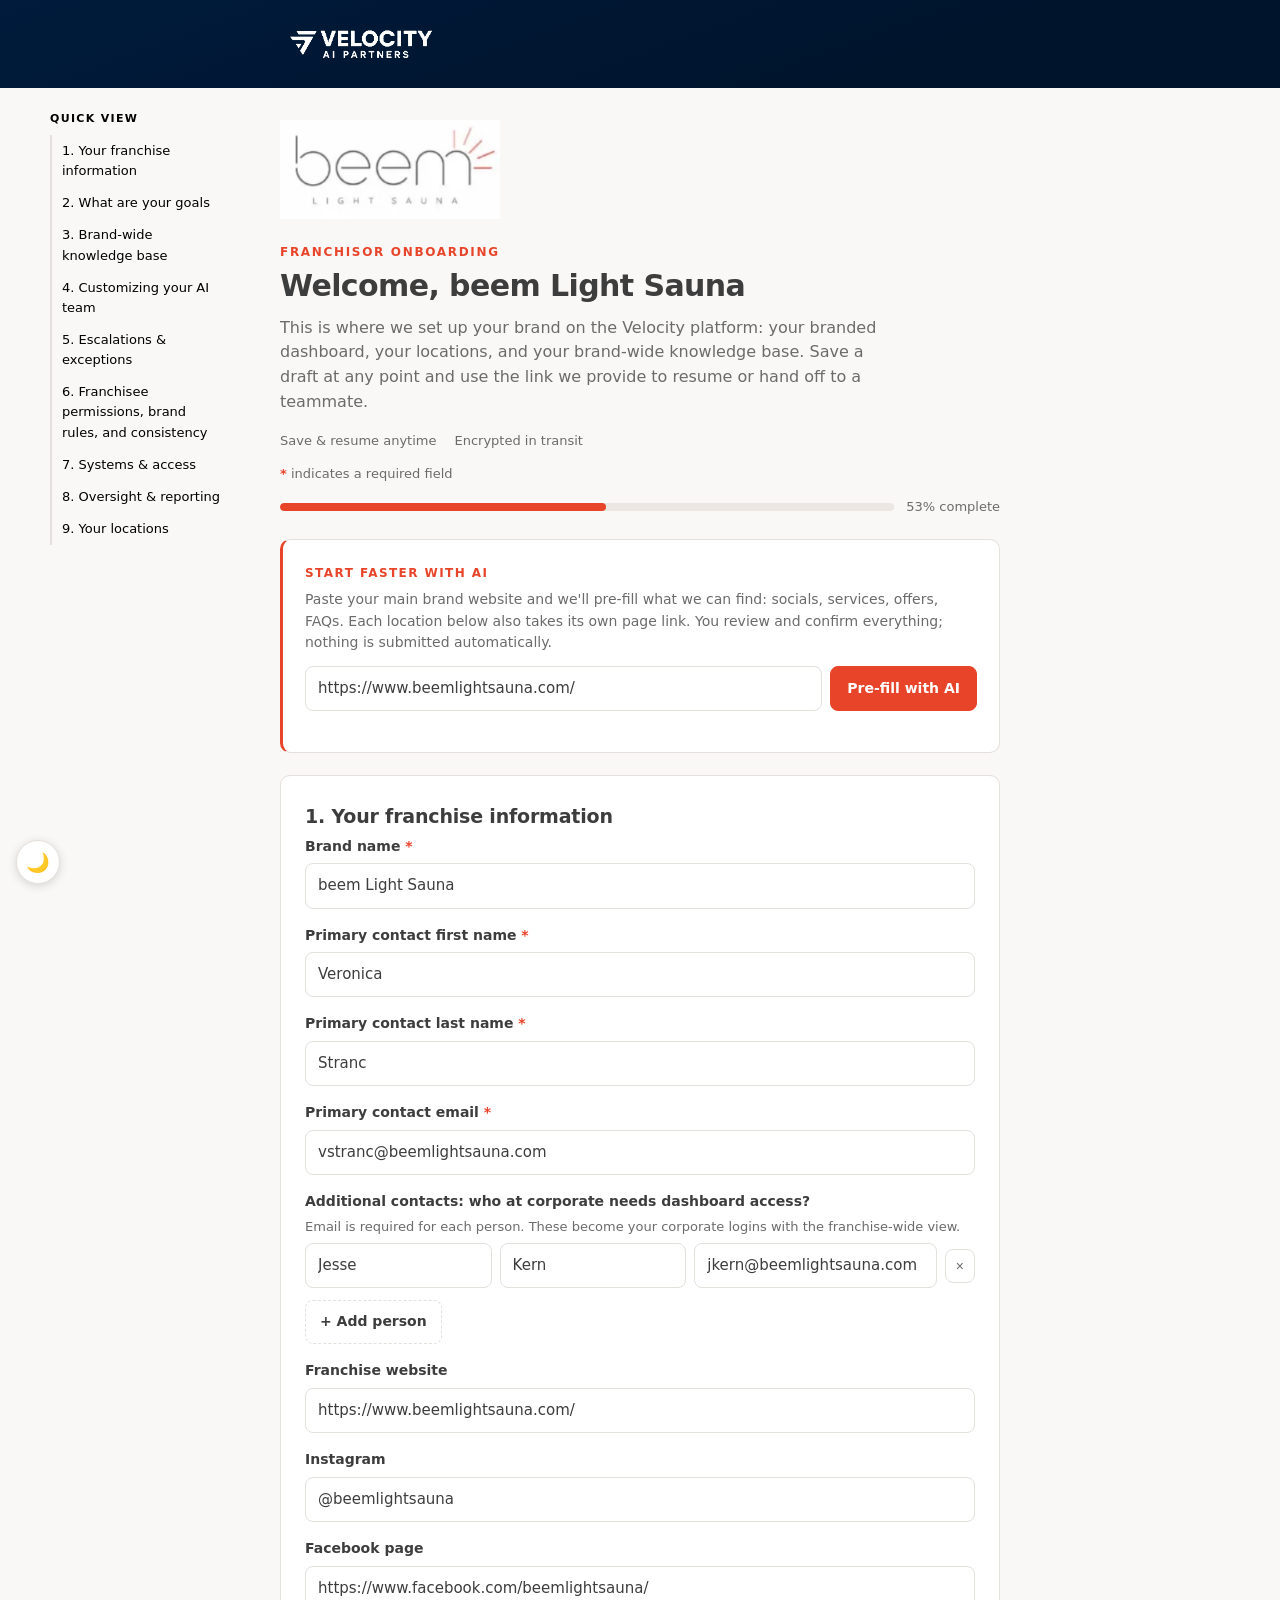
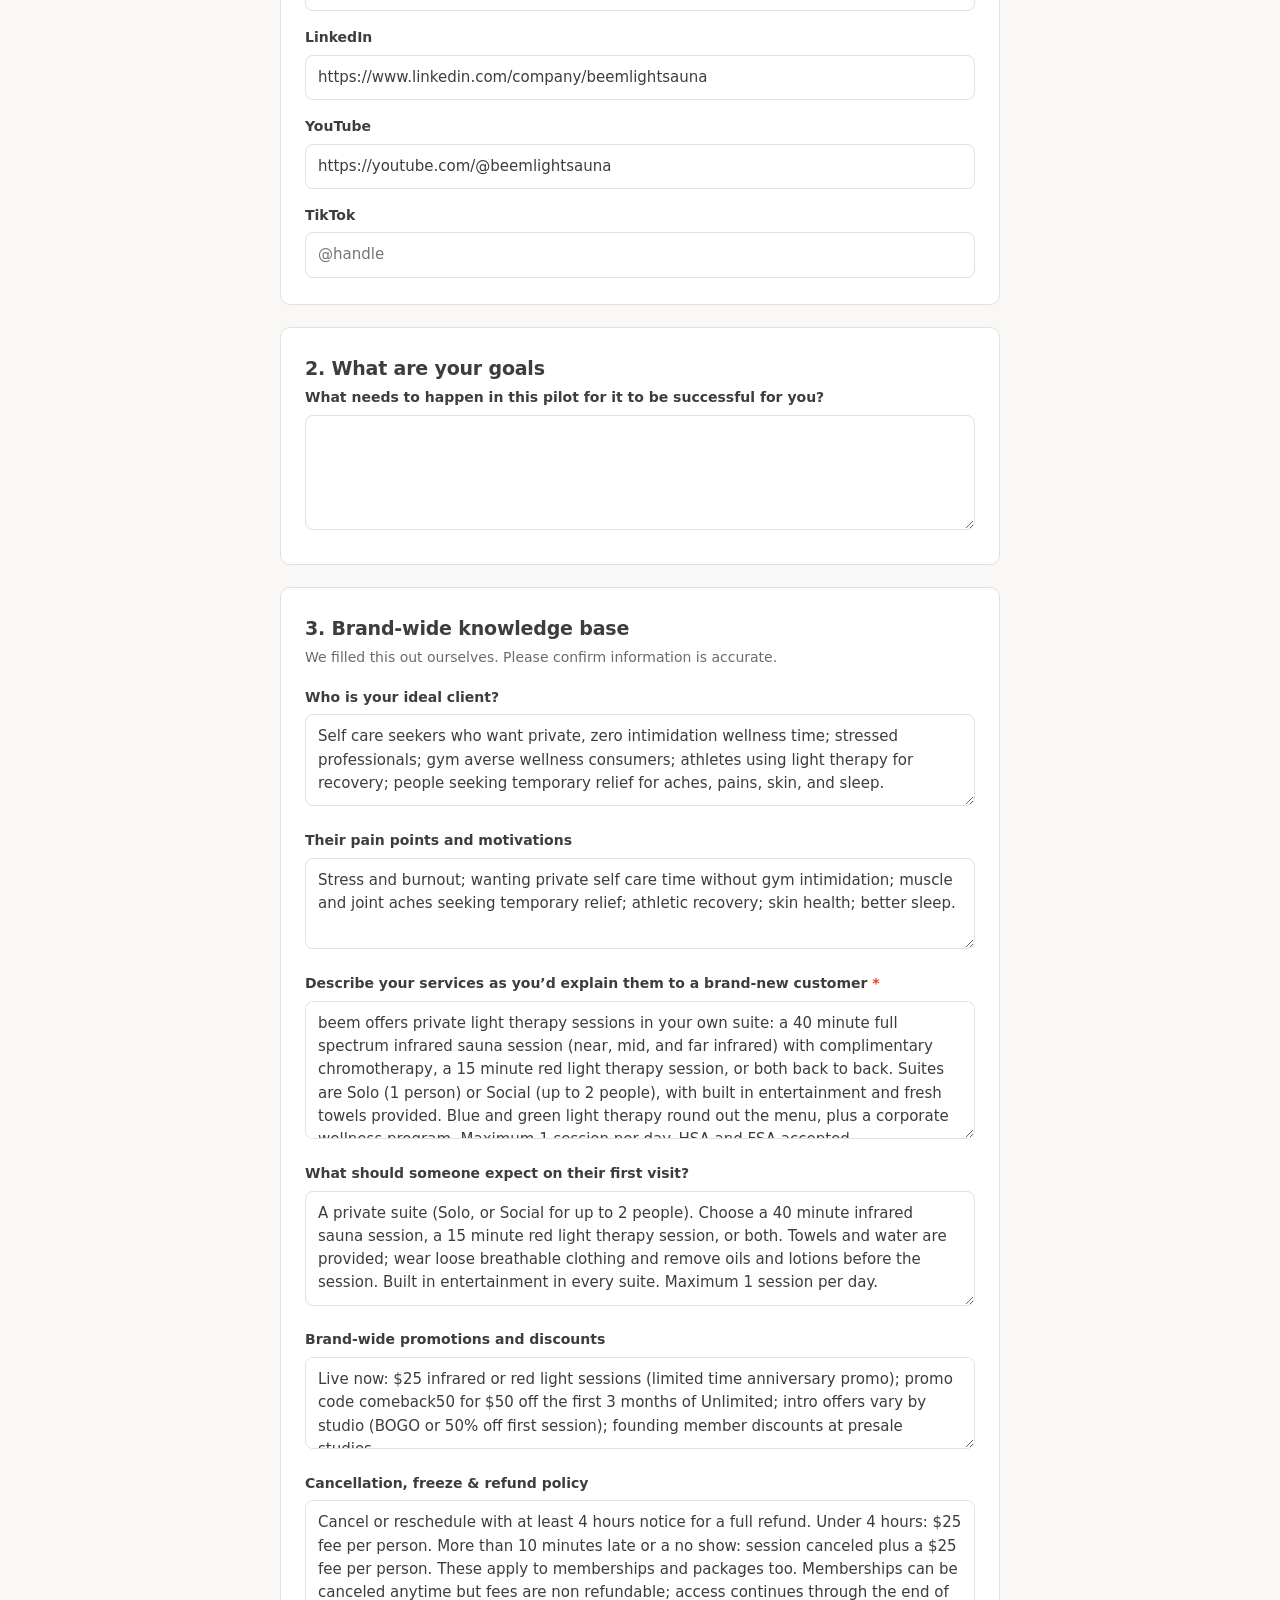
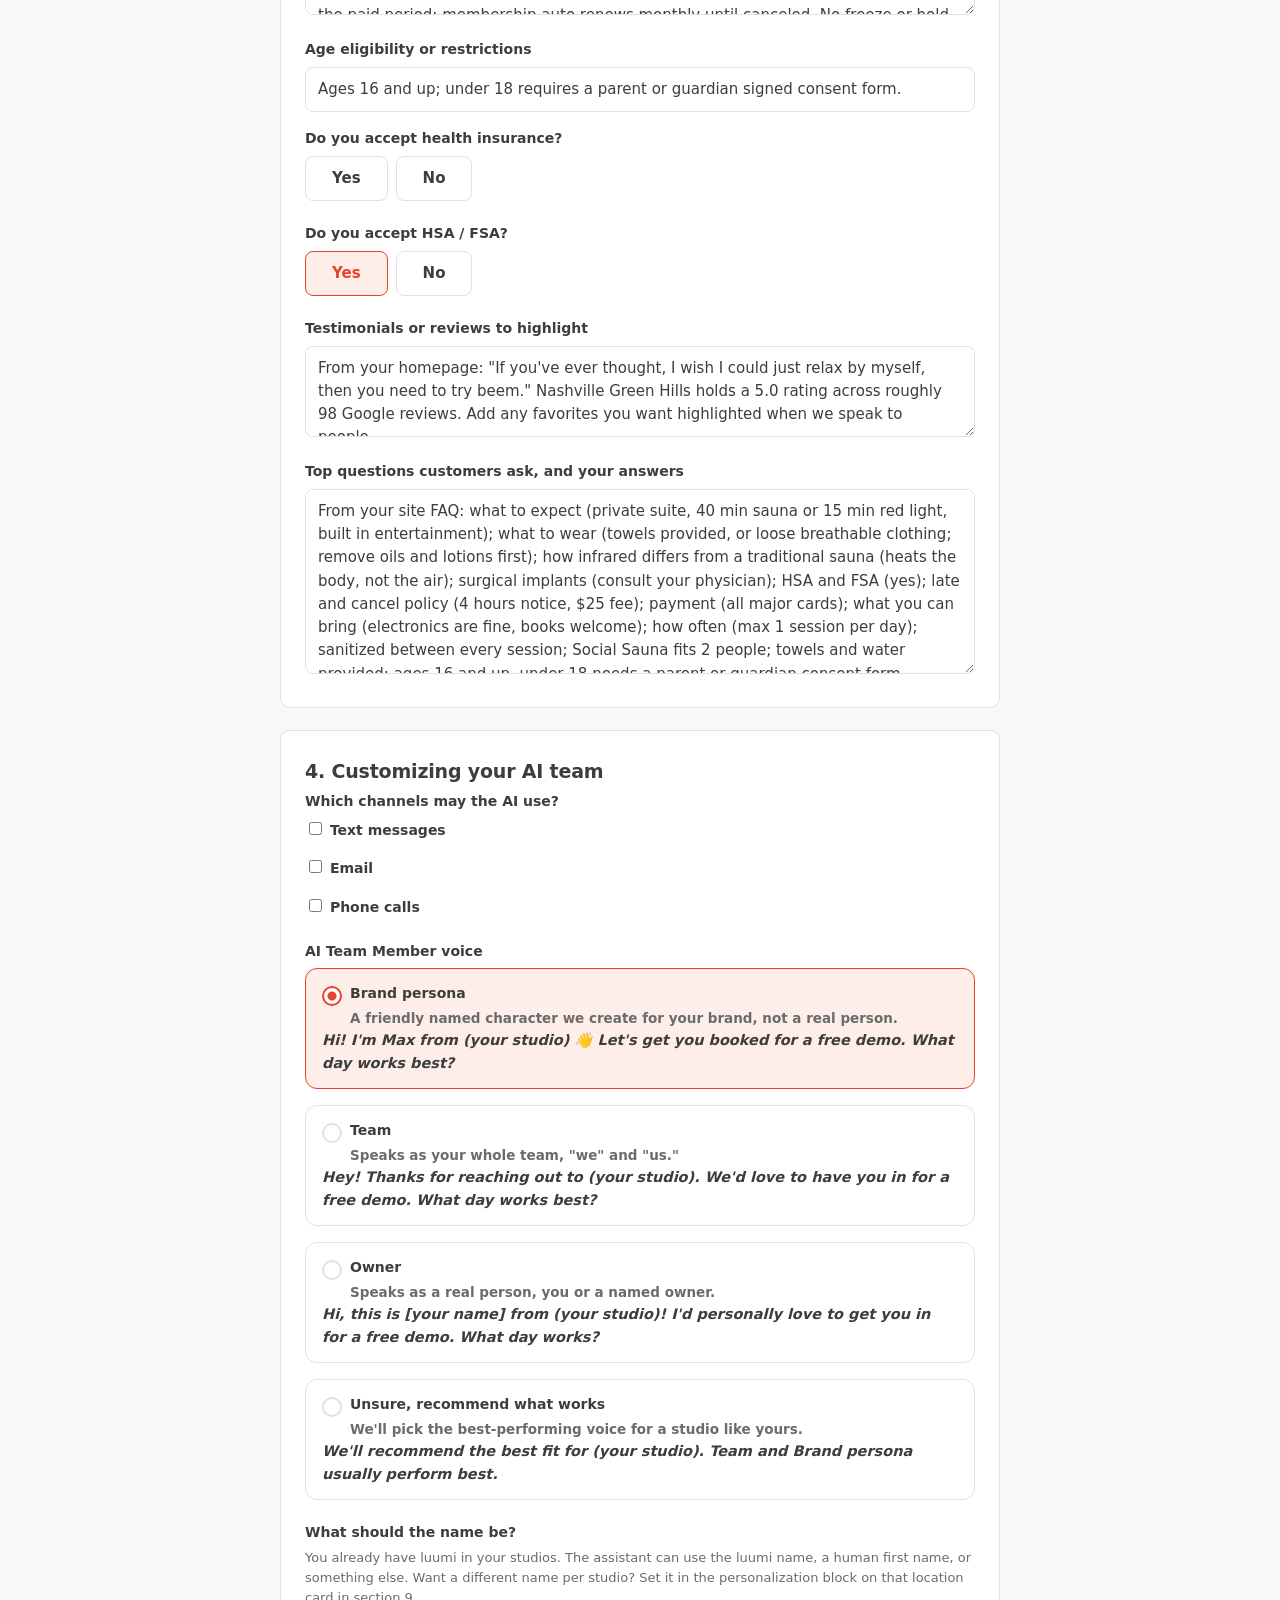
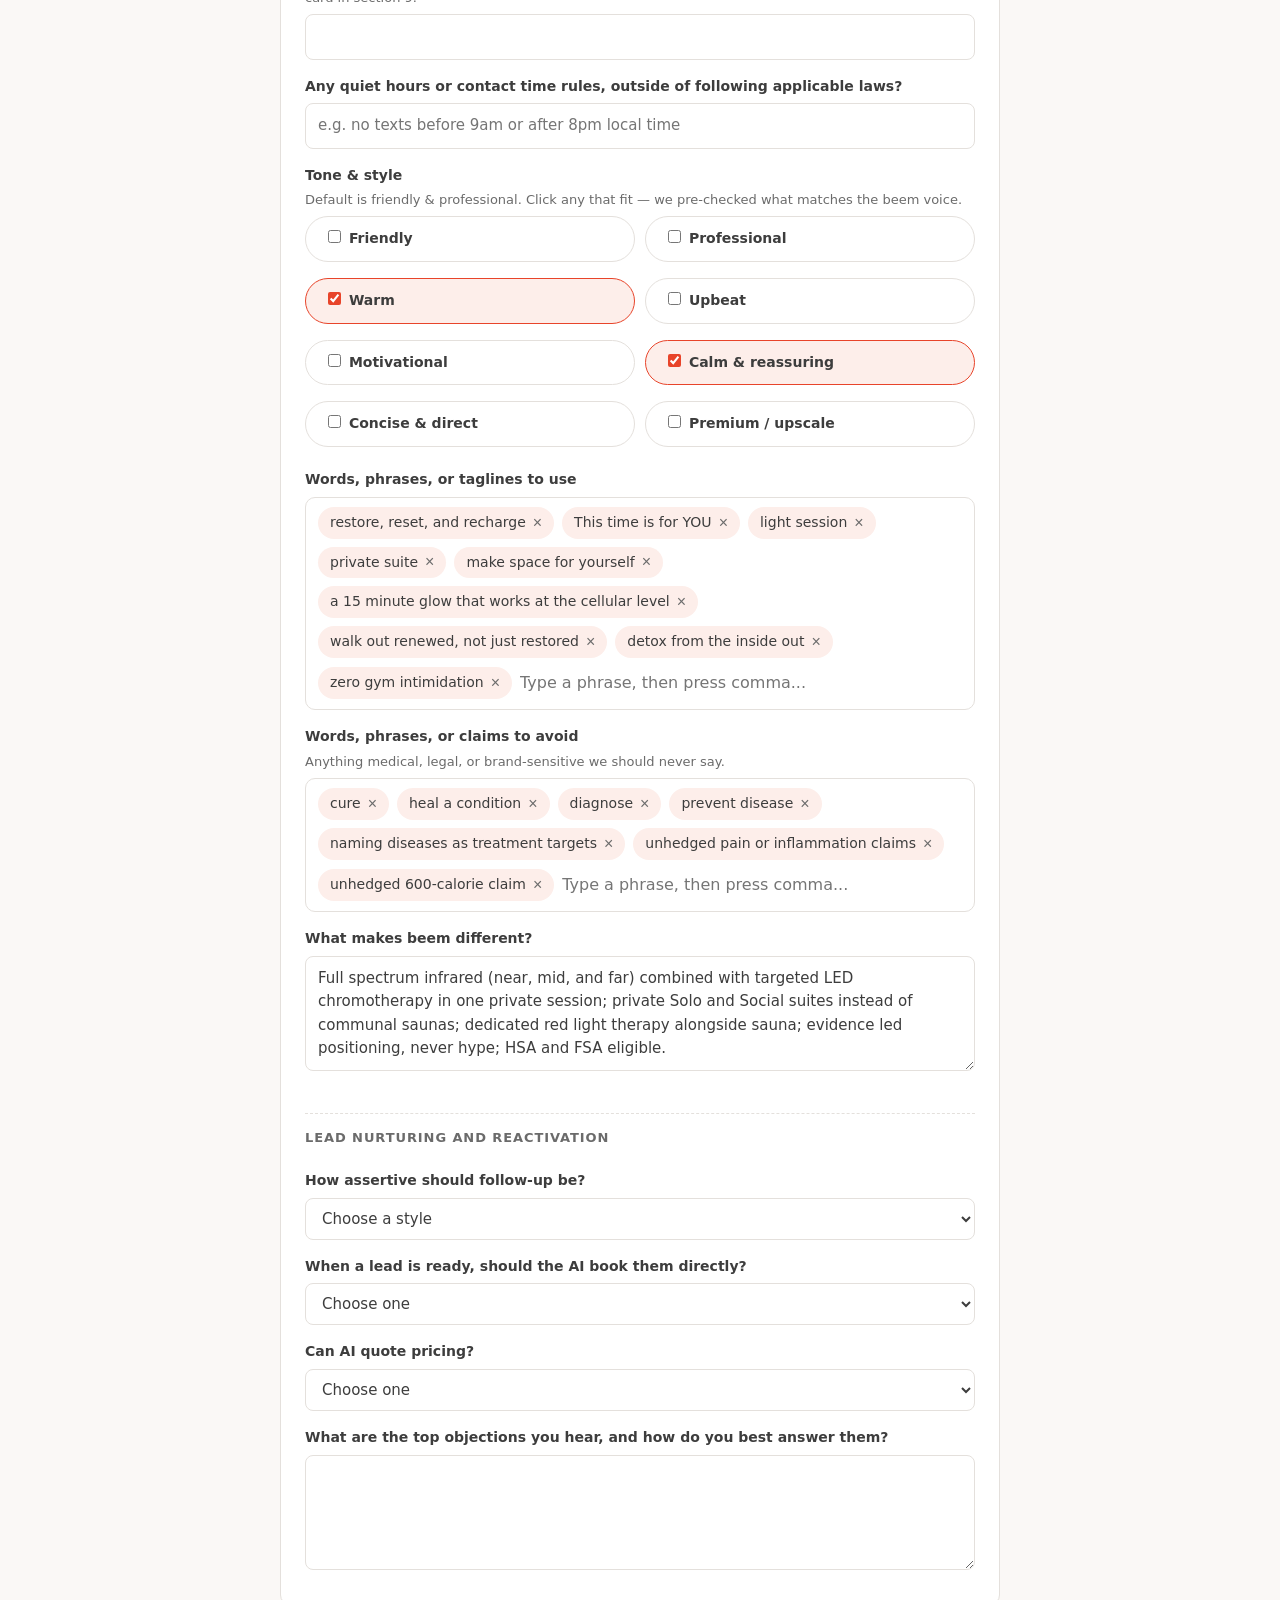
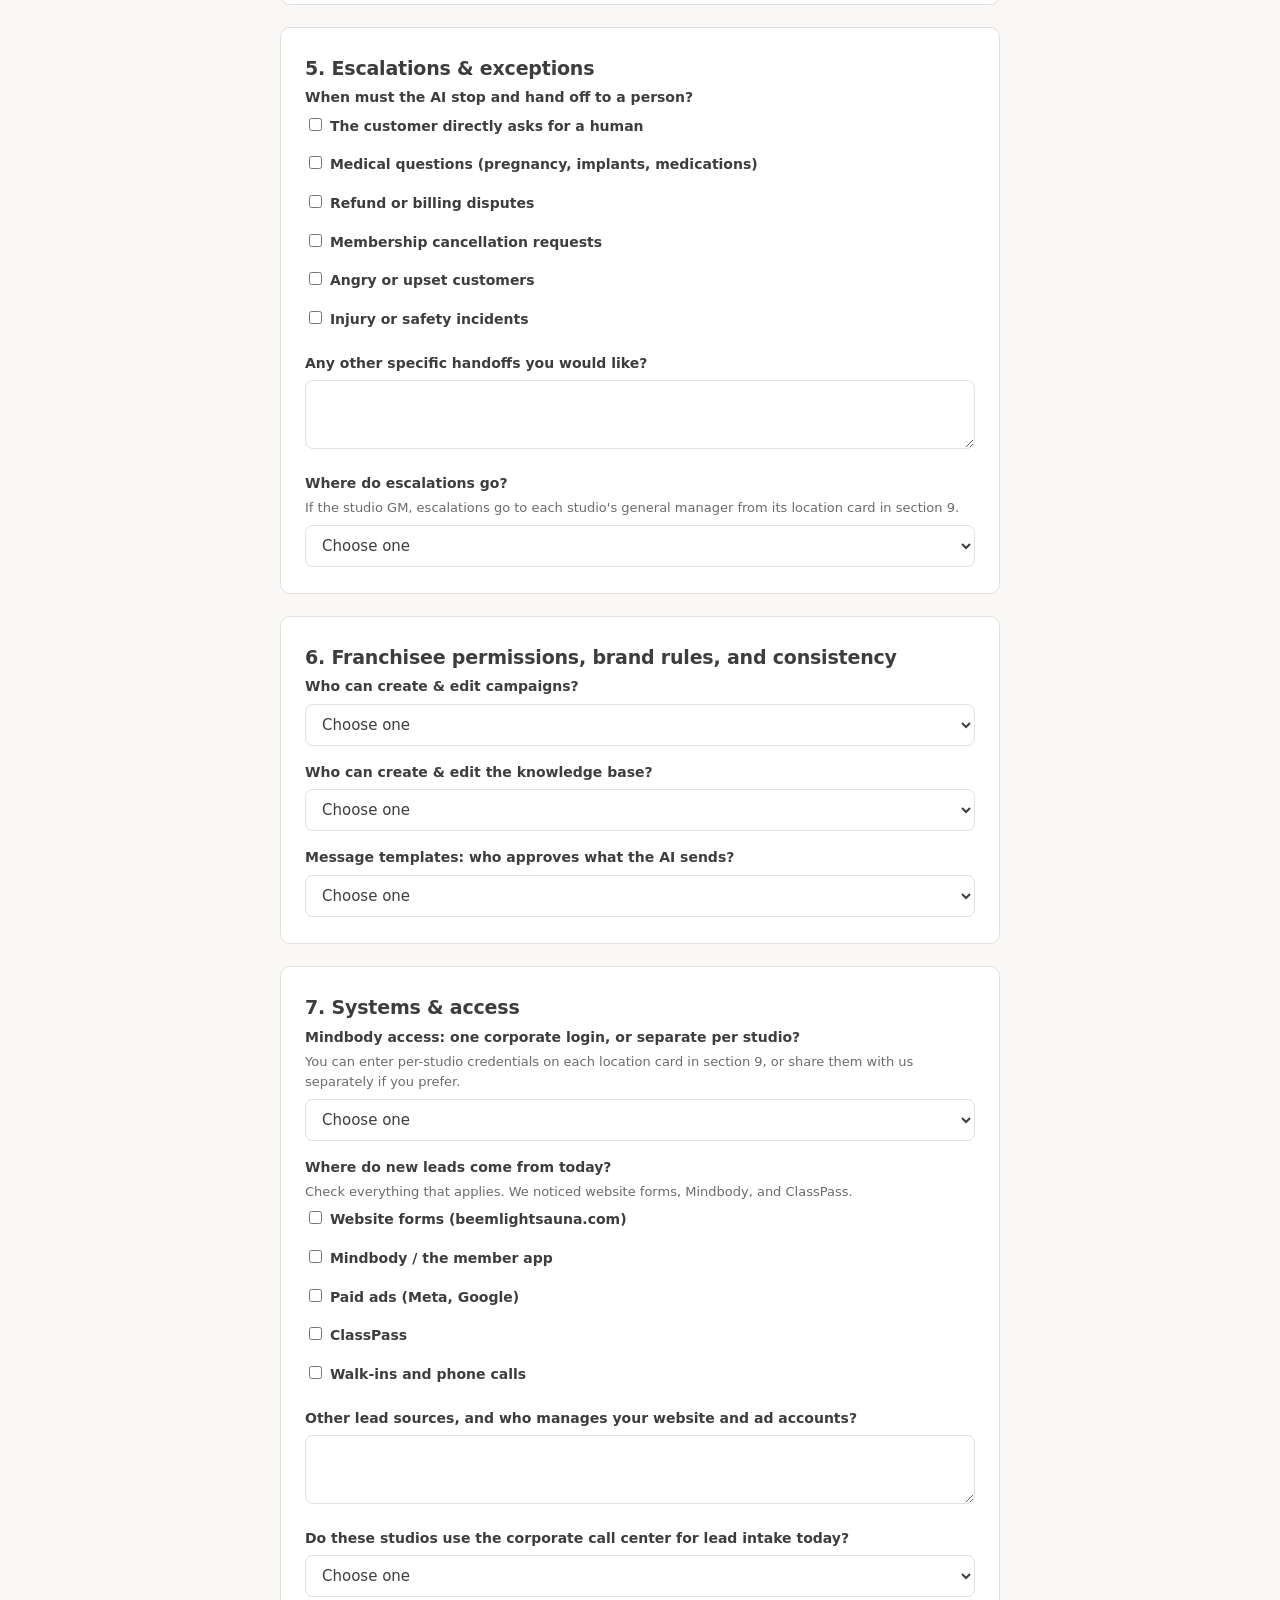
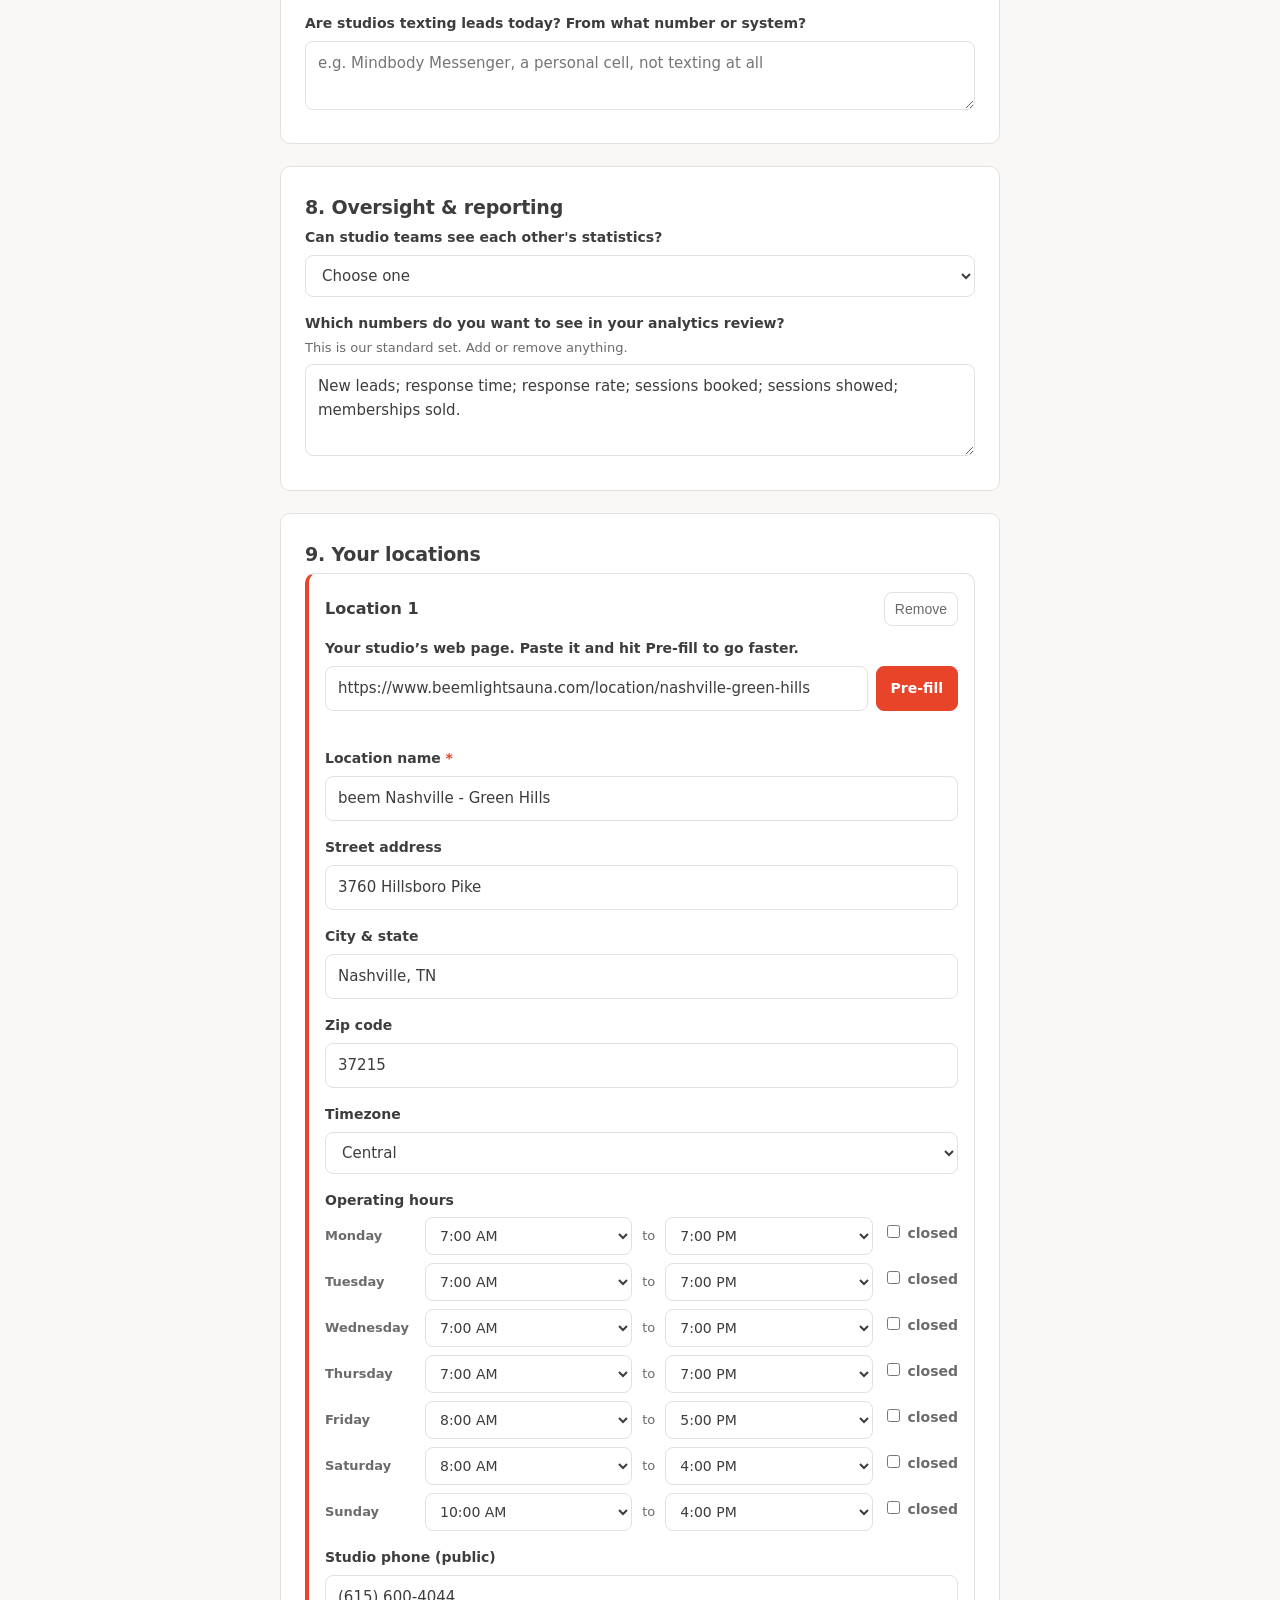
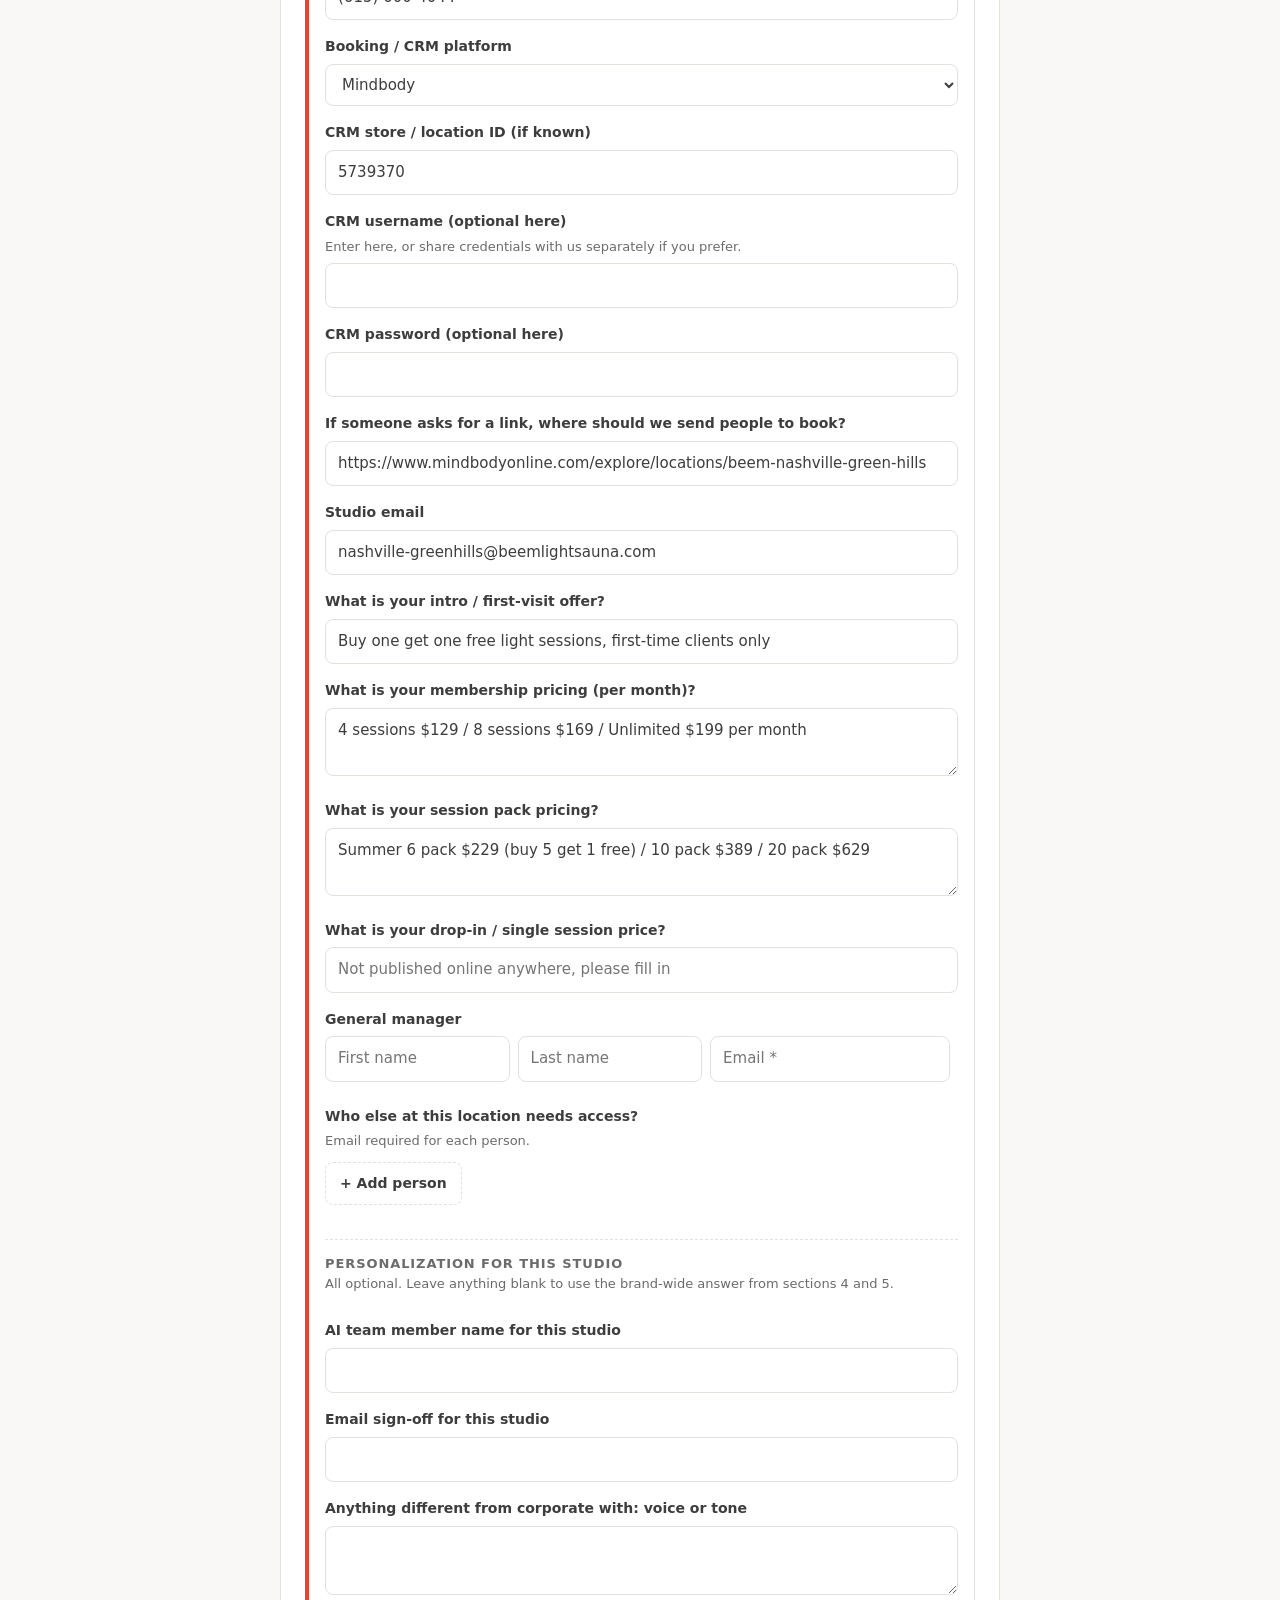
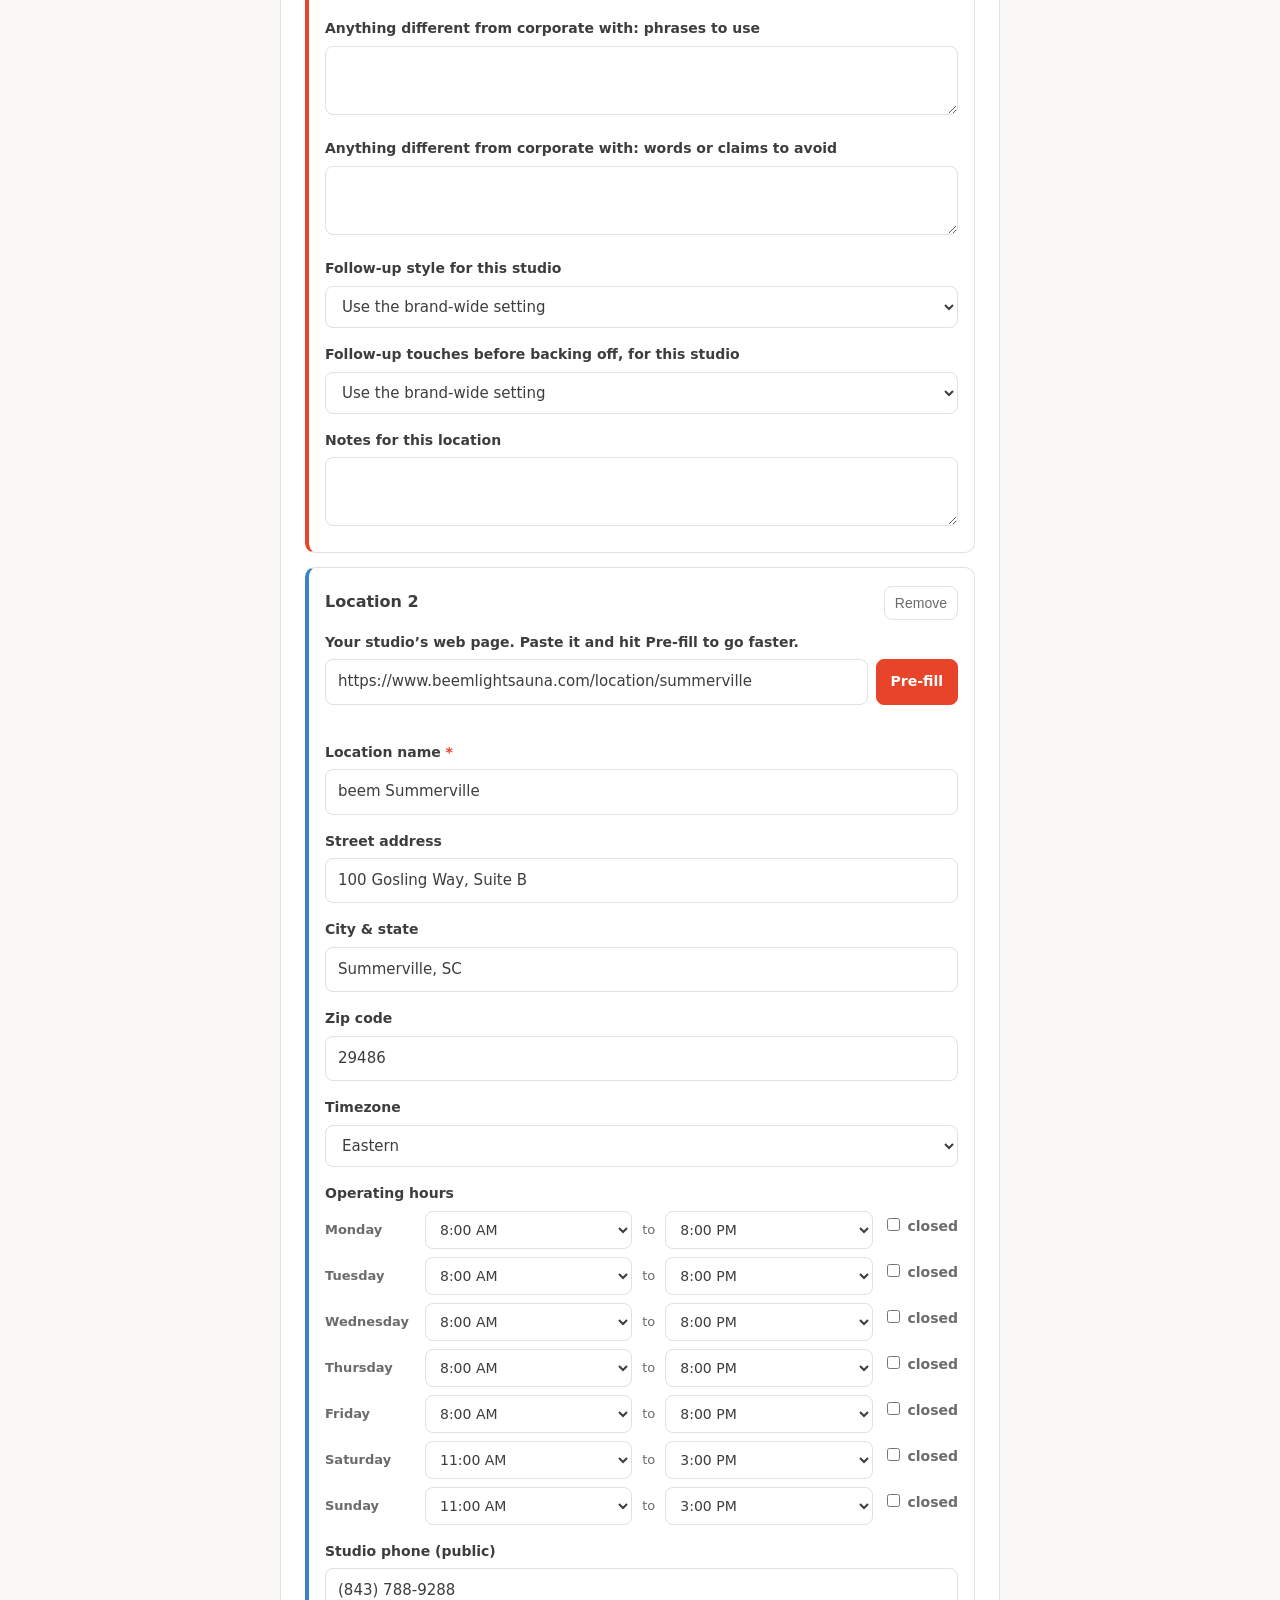
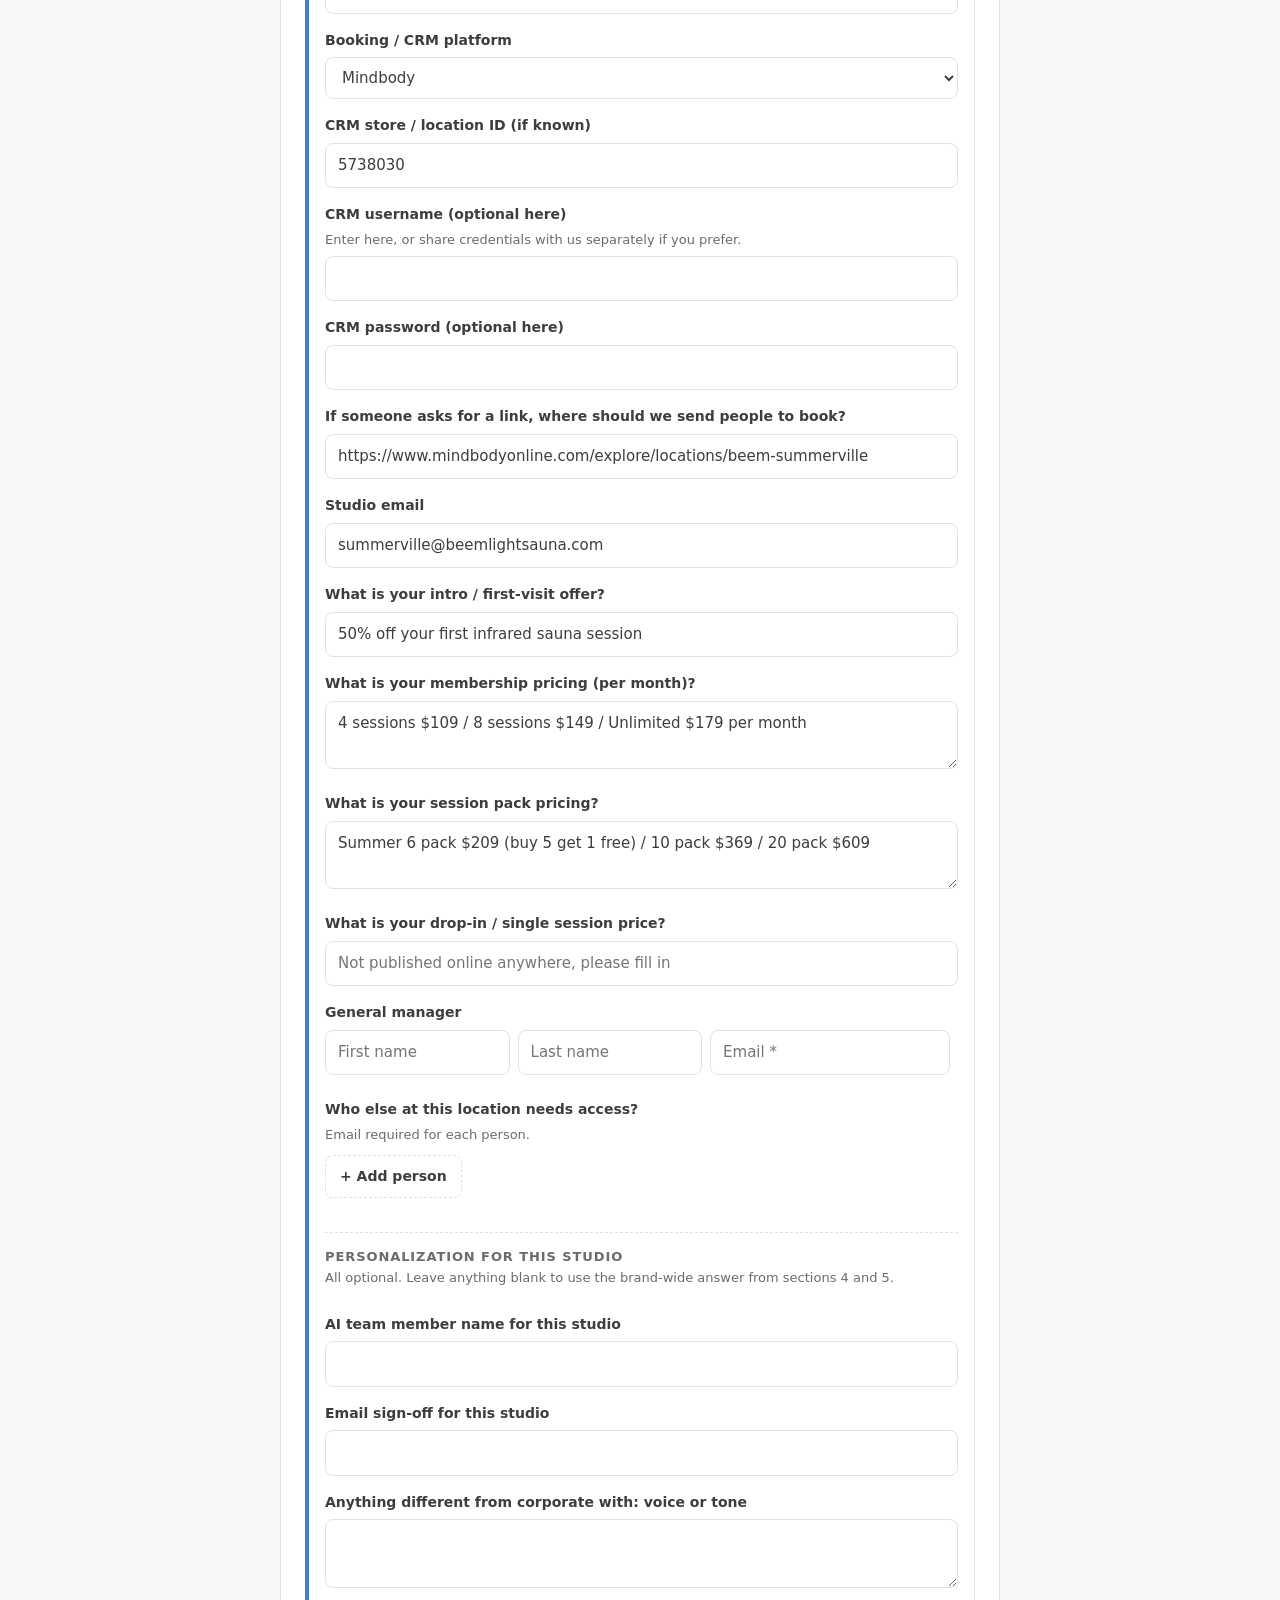
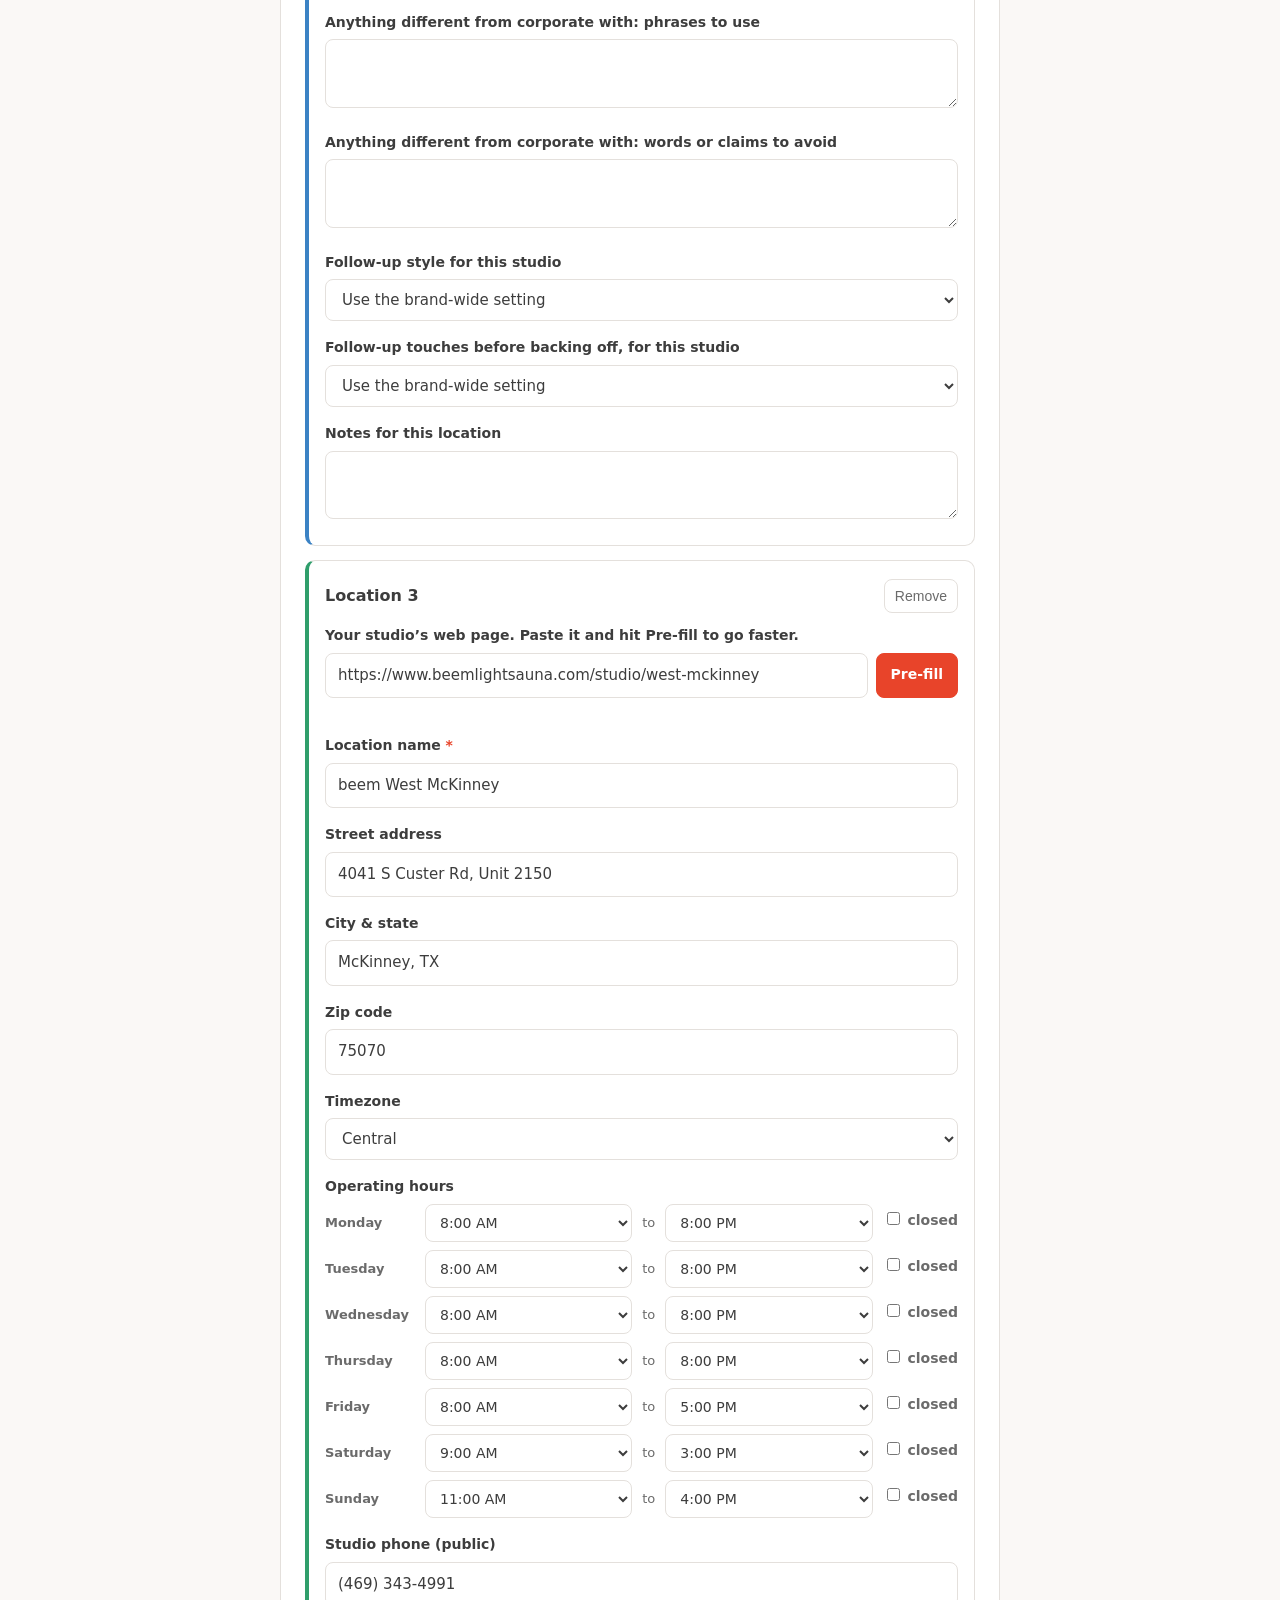
==== commit 0a8abb66: "Franchisor form round 2: AI voice picker, tag inputs, tighter sections - Section 4: radio-card "AI T" ====
--- a/franchisor.html
+++ b/franchisor.html
@@ -9,7 +9,7 @@
 <link rel="icon" type="image/jpeg" href="favicon.jpg">
 <link rel="preconnect" href="https://rsms.me/">
 <link rel="stylesheet" href="https://rsms.me/inter/inter.css">
-<link rel="stylesheet" href="franchisor.css?v=15">
+<link rel="stylesheet" href="franchisor.css?v=19">
 </head>
 <body>
 <!-- Compact navy toolbar: slides in once you scroll past the header, with the
@@ -18,6 +18,7 @@
   <div class="scroll-progress__inner">
     <div class="scroll-progress__bar" role="progressbar" aria-label="Form completion" aria-valuemin="0" aria-valuemax="100" aria-valuenow="0"><div class="scroll-progress__fill" id="scroll-progress-fill"></div></div>
     <span class="scroll-progress__label"><span id="scroll-progress-text">0%</span> complete</span>
+    <button type="button" class="scroll-progress__save" id="save-draft-top">Save draft</button>
   </div>
 </div>
 <!-- Full-bleed Velocity navy band across the top -->
@@ -110,6 +111,6 @@
   </footer>
 </main>
 <button type="button" id="theme-toggle" class="theme-toggle" aria-label="Switch between light and dark mode" aria-pressed="false">🌙</button>
-<script src="franchisor.js?v=42"></script>
+<script src="franchisor.js?v=54"></script>
 </body>
 </html>
--- a/franchisor.css
+++ b/franchisor.css
@@ -80,6 +80,20 @@
   border-radius: 99px;
   overflow: hidden;
 }
+.scroll-progress__save {
+  font: inherit;
+  font-size: 13px;
+  font-weight: 600;
+  padding: 7px 14px;
+  border: 1px solid rgba(255, 255, 255, 0.55);
+  border-radius: 8px;
+  background: transparent;
+  color: #fff;
+  cursor: pointer;
+  white-space: nowrap;
+}
+.scroll-progress__save:hover:not(:disabled) { background: rgba(255, 255, 255, 0.12); }
+.scroll-progress__save:disabled { opacity: 0.75; cursor: default; }
 .scroll-progress__fill {
   height: 100%;
   width: 0%;
@@ -219,12 +233,18 @@
 /* Location cards */
 .location-card {
   border: 1px solid var(--line);
-  border-left: 3px solid var(--accent);
+  border-left: 4px solid var(--accent);
   border-radius: var(--radius);
   padding: 18px 16px;
   margin-bottom: 14px;
   background: #fff;
 }
+/* Each card gets its own left-edge color so studios read apart at a glance
+   (cycles after four). */
+#locations-rows .location-card:nth-child(4n+1) { border-left-color: #e8442a; }
+#locations-rows .location-card:nth-child(4n+2) { border-left-color: #3b82c4; }
+#locations-rows .location-card:nth-child(4n+3) { border-left-color: #2f9e6b; }
+#locations-rows .location-card:nth-child(4n+4) { border-left-color: #9a6bd0; }
 .location-card-head { display: flex; justify-content: space-between; align-items: center; margin-bottom: 12px; }
 .location-card-head h3 { margin: 0; font-size: 16px; }
 
@@ -543,3 +563,112 @@
 }
 .yesno-option input:focus-visible + span { outline: 2px solid var(--accent); outline-offset: 2px; }
 html.dark .yesno-option span { background: #262421; }
+
+/* Boxed checkbox grid (tone & style picker) */
+.checkbox-group--boxed { display: grid; grid-template-columns: 1fr 1fr; gap: 10px; }
+.checkbox-group--boxed .checkbox-row {
+  border: 1px solid var(--line);
+  border-radius: 999px;
+  background: var(--card);
+  padding: 11px 18px;
+  align-items: center;
+}
+.checkbox-group--boxed .checkbox-row input { margin-top: 0; }
+.checkbox-group--boxed .checkbox-row:has(input:checked) {
+  border-color: var(--accent);
+  background: var(--accent-soft);
+  font-weight: 600;
+}
+@media (max-width: 560px) { .checkbox-group--boxed { grid-template-columns: 1fr; } }
+
+/* Radio cards (AI voice picker): option + description left, example right */
+.radio-cards { display: flex; flex-direction: column; gap: 10px; }
+.radio-card {
+  display: grid;
+  grid-template-columns: minmax(0, 5fr) minmax(0, 6fr);
+  gap: 8px 18px;
+  align-items: center;
+  border: 1px solid var(--line);
+  border-radius: 12px;
+  background: var(--card);
+  padding: 14px 16px;
+  cursor: pointer;
+}
+.radio-card input { grid-row: 1 / span 2; display: none; }
+.radio-card__body { display: flex; flex-direction: column; gap: 3px; padding-left: 28px; position: relative; }
+.radio-card__body::before {
+  content: '';
+  position: absolute;
+  left: 0;
+  top: 3px;
+  width: 16px;
+  height: 16px;
+  border: 2px solid var(--line);
+  border-radius: 50%;
+  background: var(--card);
+}
+.radio-card:has(input:checked) { border-color: var(--accent); background: var(--accent-soft); }
+.radio-card:has(input:checked) .radio-card__body::before {
+  border-color: var(--accent);
+  background: radial-gradient(circle, var(--accent) 0 4px, var(--card) 5px);
+}
+.radio-card__title { font-weight: 600; }
+.radio-card__desc { font-size: 13.5px; color: var(--ink-soft); }
+.radio-card__example { font-style: italic; font-size: 14.5px; color: var(--ink); }
+@media (max-width: 560px) {
+  .radio-card { grid-template-columns: 1fr; }
+  .radio-card__example { padding-left: 28px; font-size: 13.5px; color: var(--ink-soft); }
+}
+html.dark .radio-card { background: #262421; }
+html.dark .radio-card:has(input:checked) { background: var(--accent-soft); }
+
+/* Tag inputs (type a phrase, press comma) */
+.tags-input {
+  display: flex;
+  flex-wrap: wrap;
+  align-items: center;
+  gap: 8px;
+  padding: 9px 12px;
+  border: 1px solid var(--line);
+  border-radius: var(--radius);
+  background: var(--card);
+  cursor: text;
+}
+.tags-input:focus-within { border-color: var(--accent); }
+.tag-chip {
+  display: inline-flex;
+  align-items: center;
+  gap: 7px;
+  padding: 5px 12px;
+  background: var(--accent-soft);
+  border-radius: 999px;
+  font-size: 14px;
+  color: var(--ink);
+}
+.tag-remove {
+  border: 0;
+  background: none;
+  color: var(--ink-soft);
+  font-size: 16px;
+  line-height: 1;
+  cursor: pointer;
+  padding: 0;
+}
+.tag-remove:hover { color: var(--accent); }
+.tags-input .tags-entry {
+  flex: 1;
+  width: auto;
+  min-width: 170px;
+  border: 0;
+  outline: 0;
+  box-shadow: none;
+  background: transparent;
+  font: inherit;
+  color: var(--ink);
+  padding: 5px 0;
+}
+html.dark .checkbox-group--boxed .checkbox-row { background: #262421; }
+html.dark .checkbox-group--boxed .checkbox-row:has(input:checked) { background: var(--accent-soft); }
+html.dark .tags-input { background: #262421; }
+html.dark .tags-input .tags-entry { background: transparent; }
+html.dark .tag-chip { color: #f3efe9; }
